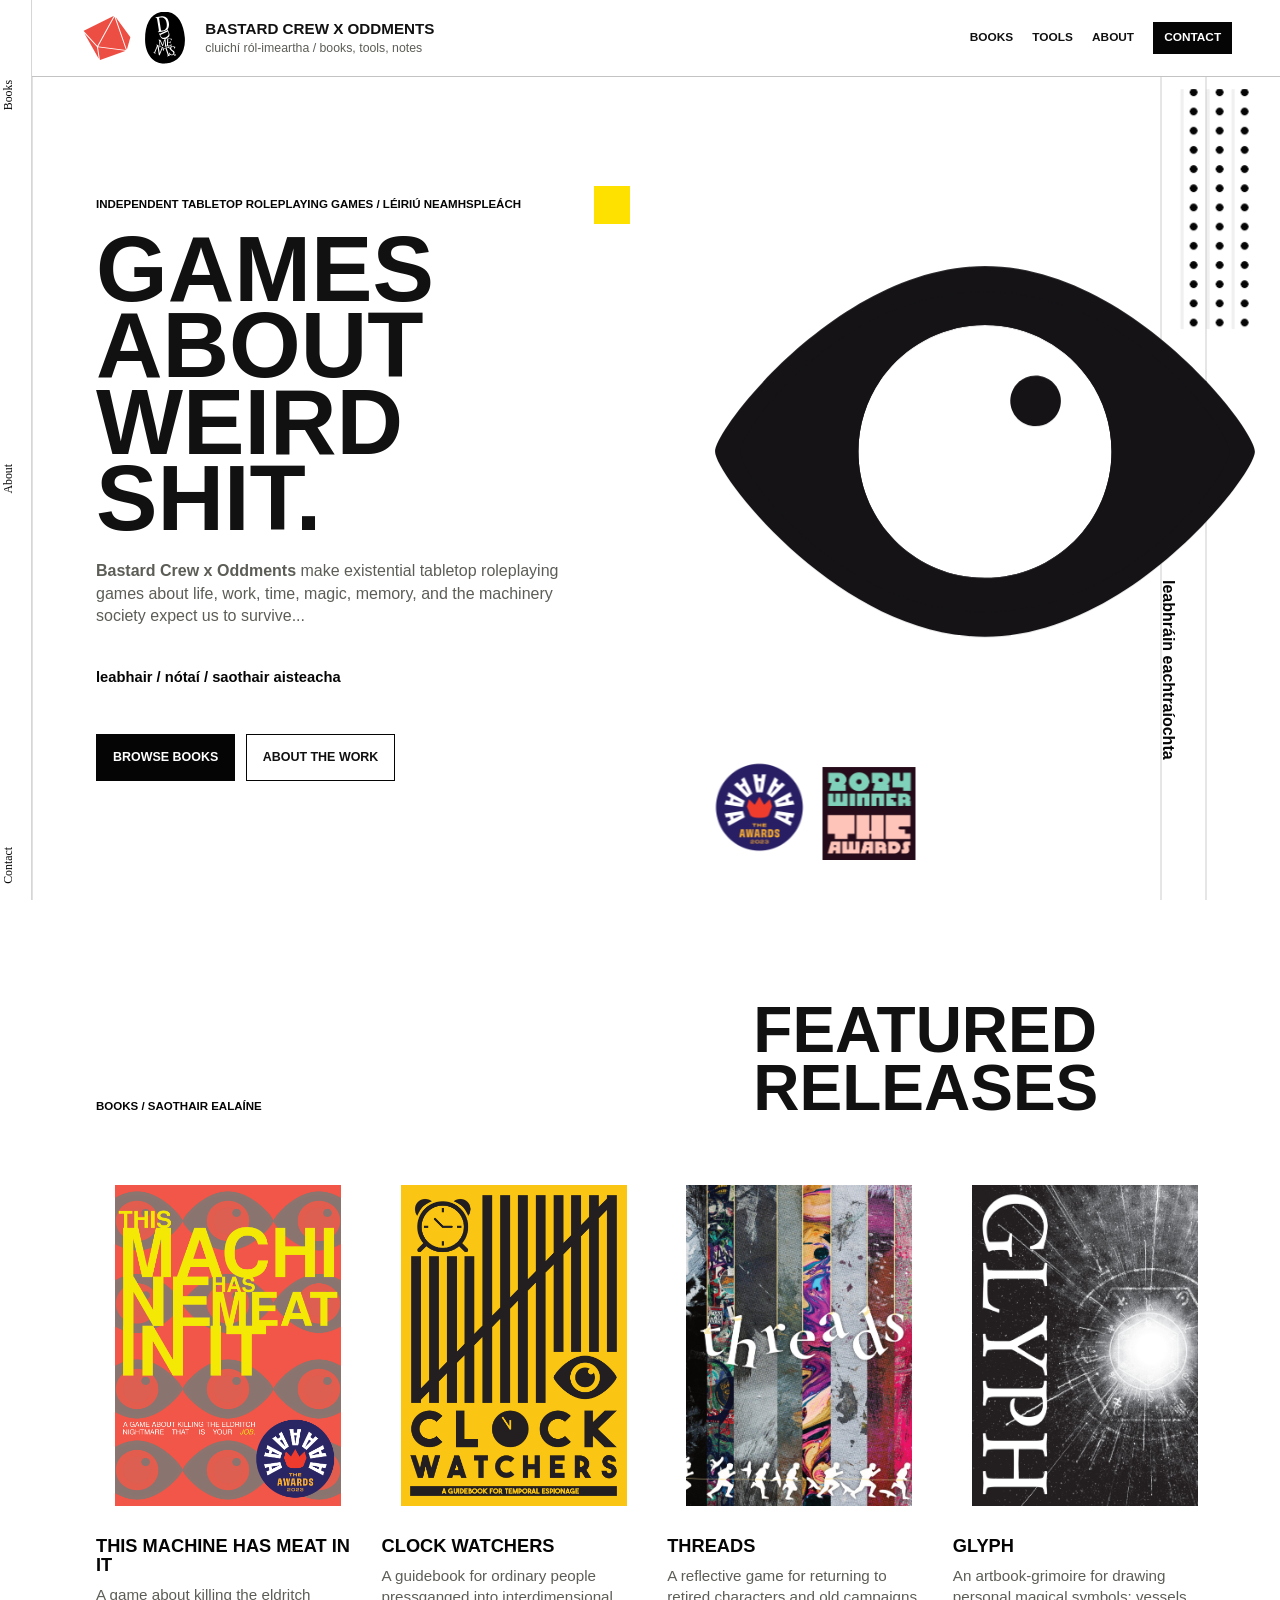
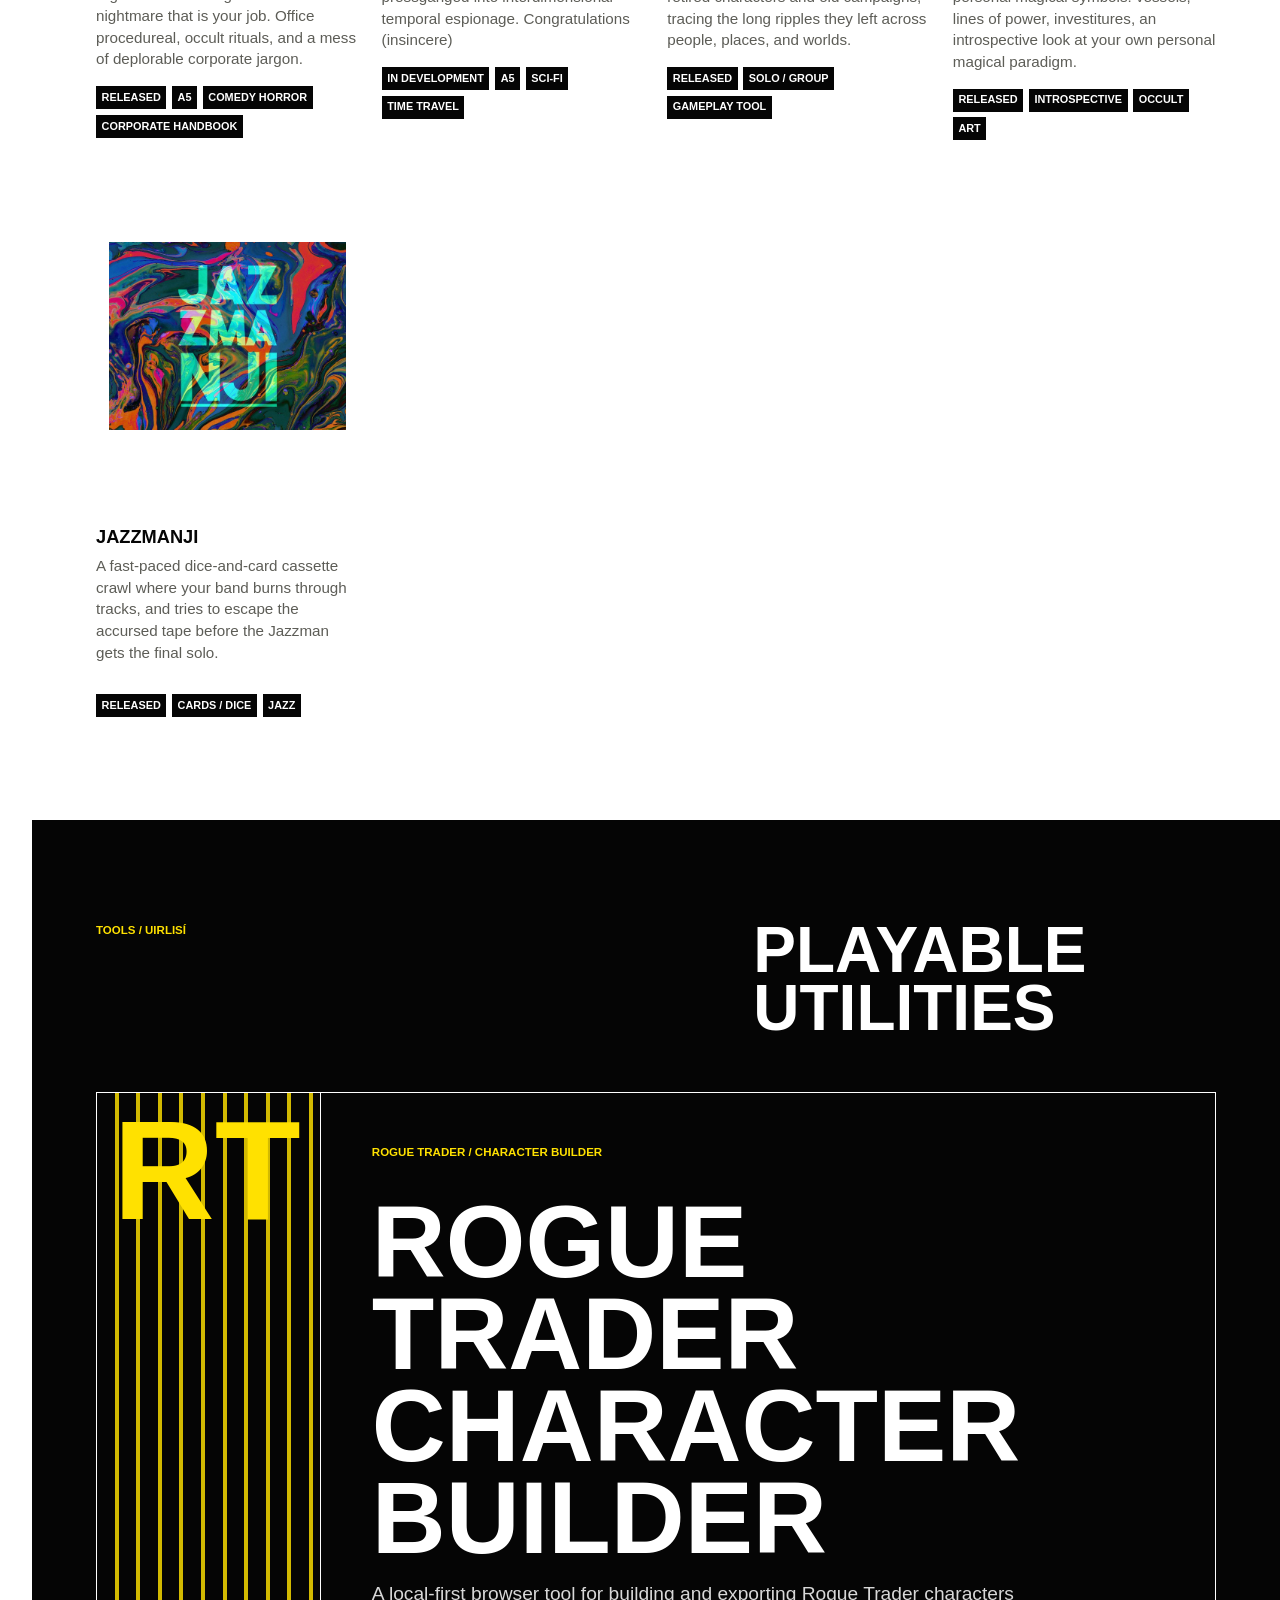
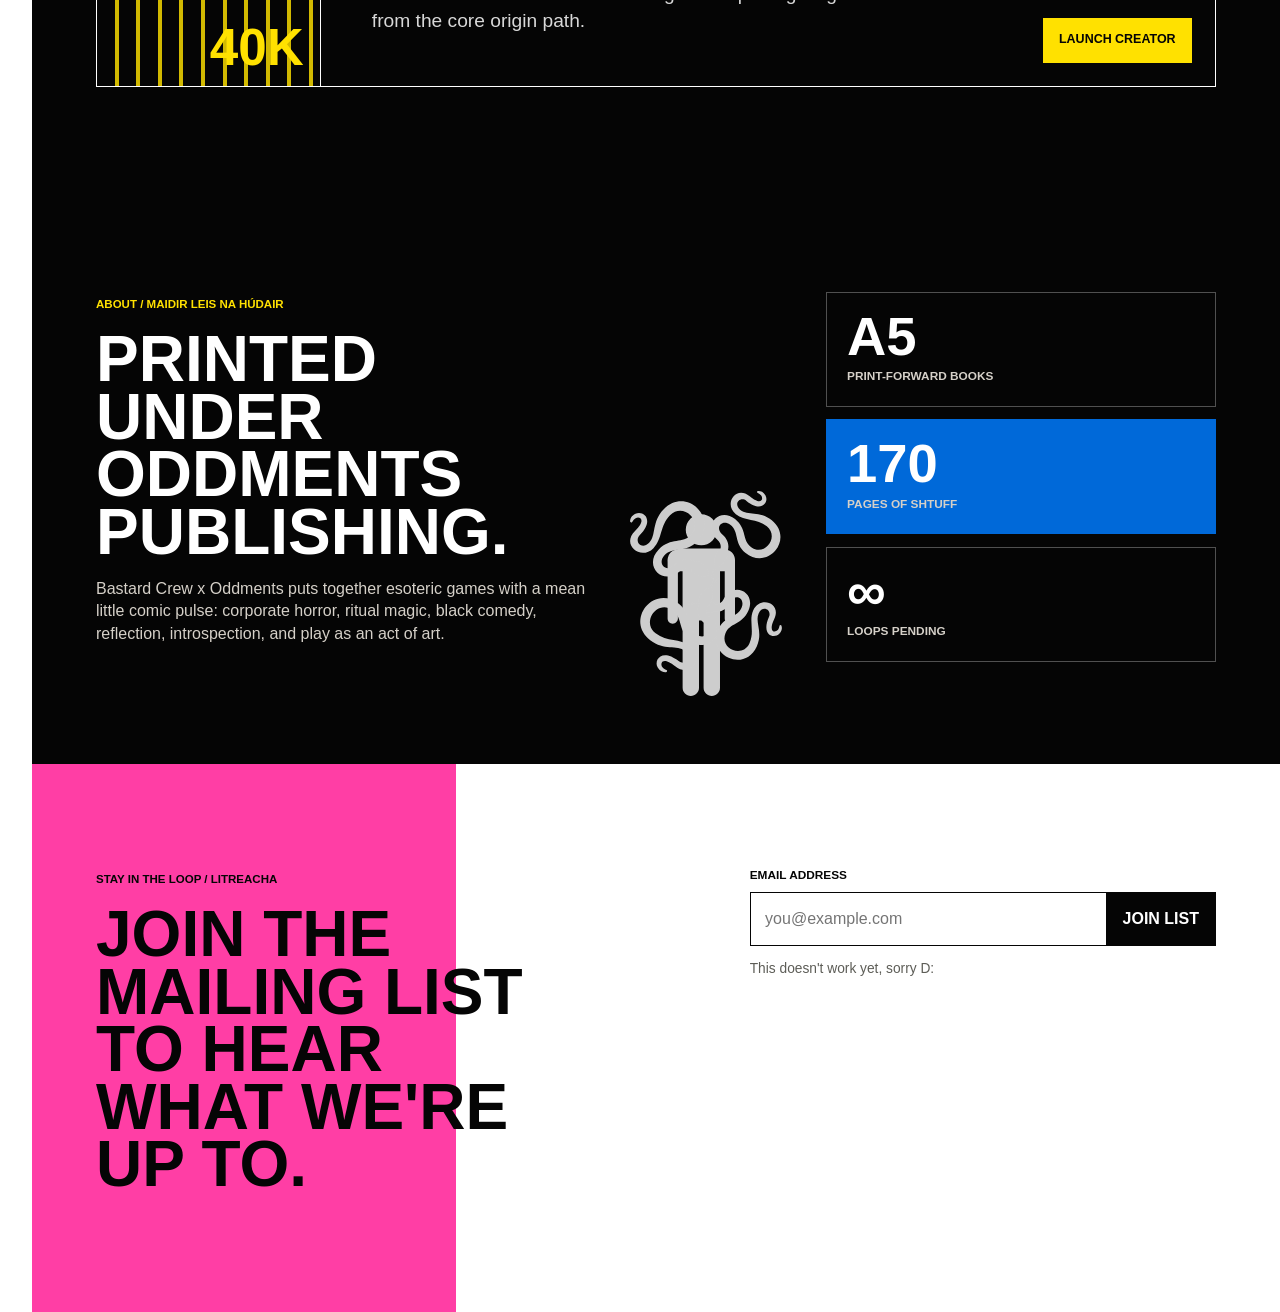
==== index.html @ d7530d07 "Adding character creator" ====
<!doctype html>
<html lang="en">
  <head>
    <meta charset="utf-8">
    <meta name="viewport" content="width=device-width, initial-scale=1">
    <title>Bastard Crew x Oddments</title>
    <meta
      name="description"
      content="A personal TTRPG creator website for showcasing books, play aids, and strange tabletop work."
    >
    <link rel="icon" href="assets/polyhedral-logo.svg" type="image/svg+xml">
    <link rel="stylesheet" href="styles.css">
  </head>
  <body data-cy="page-home">
    <aside class="page-rail" aria-hidden="true" data-cy="page-rail-home">
      <span>Books</span>
      <span>About</span>
      <span>Contact</span>
    </aside>

    <header class="site-header" id="top" data-cy="site-header">
      <div class="brand" data-cy="site-brand">
        <div class="logo-stack" aria-label="Project links" data-cy="logo-stack">
          <a
            class="logo-link logo-link-poly"
            href="https://bastardcrew.itch.io"
            target="_blank"
            rel="noreferrer"
            aria-label="Open Bastard Crew Games on itch.io"
            data-cy="logo-bastard-crew"
          >
            <img src="assets/polyhedral-logo.svg" alt="">
          </a>
          <a
            class="logo-link logo-link-oddments"
            href="https://oddmentsoh.itch.io/"
            target="_blank"
            rel="noreferrer"
            aria-label="Open Oddments on itch.io"
            data-cy="logo-oddments"
          >
            <img src="assets/oddments-logomark.svg" alt="">
          </a>
        </div>
        <a class="brand-copy" href="#top" aria-label="Bastard Crew x Oddments home" data-cy="brand-home-link">
          <strong>Bastard Crew x Oddments</strong>
          <small>cluichí ról-imeartha / books, tools, notes</small>
        </a>
      </div>
      <nav class="main-nav" aria-label="Primary navigation" data-cy="primary-nav">
        <a href="#books" data-cy="nav-books">Books</a>
        <a href="#tools" data-cy="nav-tools">Tools</a>
        <a href="#about" data-cy="nav-about">About</a>
        <a class="nav-cta" href="#contact" data-cy="nav-contact">Contact</a>
      </nav>
    </header>

    <main>
      <section class="hero" aria-labelledby="hero-title" data-cy="home-hero">
        <div class="hero-copy" data-cy="home-hero-copy">
          <p class="eyebrow">Independent tabletop roleplaying games / léiriú neamhspleách</p>
          <h1 id="hero-title" data-cy="home-hero-title">Games about weird shit.</h1>
          <p>
            <strong>Bastard Crew x Oddments</strong> make existential tabletop roleplaying games about life,
            work, time, magic, memory, and the machinery society expect us to survive...
          </p>
          <p class="hero-jp" aria-label="Irish decorative label">leabhair / nótaí / saothair aisteacha</p>
          <div class="hero-actions">
            <a class="button primary" href="#books" data-cy="hero-browse-books">Browse books</a>
            <a class="button secondary" href="#about" data-cy="hero-about-work">About the work</a>
          </div>
        </div>

        <div class="hero-art" aria-label="A typographic design composition for Bastard Crew Games" data-cy="home-hero-art">
          <div class="hero-glyph scroll-float" data-depth="0.09" data-drift="-0.015" aria-hidden="true">
            <span class="glyph-ring"></span>
            <span class="glyph-stem"></span>
            <span class="glyph-cross"></span>
            <span class="glyph-shelf"></span>
          </div>
          <div class="hero-tabs scroll-float" data-depth="-0.05" data-drift="0.01" aria-hidden="true">
            <span></span>
            <span></span>
            <span></span>
          </div>
          <div class="award-badges scroll-float" data-depth="0.13" data-drift="0.018" aria-label="Awards badges" data-cy="award-badges">
            <img class="award-badge" src="assets/tmhmit-awards-badge.png" alt="The Awards 2023 badge">
            <img class="award-badge award-badge-2024" src="assets/awards-24-winner-badge-dark.png" alt="The Awards 2024 winner badge">
          </div>
          <p class="vertical-note">leabhráin eachtraíochta</p>
        </div>
      </section>

      <section class="section books-section" id="books" aria-labelledby="books-title" data-cy="books-section">
        <div class="section-heading">
          <p class="eyebrow">Books / saothair ealaíne</p>
          <h2 id="books-title" data-cy="books-title">Featured releases</h2>
        </div>

        <div class="book-grid" id="bookGrid" data-cy="book-grid"></div>
      </section>

      <section class="section tools-section" id="tools" aria-labelledby="tools-title" data-cy="tools-section">
        <div class="section-heading">
          <p class="eyebrow">Tools / uirlisí</p>
          <h2 id="tools-title" data-cy="tools-title">Playable utilities</h2>
        </div>

        <article class="tool-card" data-cy="tool-card-rogue-trader">
          <div class="tool-card-mark" aria-hidden="true">
            <span>RT</span>
            <span>40K</span>
          </div>
          <div class="tool-card-copy">
            <p class="eyebrow">Rogue Trader / character builder</p>
            <h3 data-cy="tool-title-rogue-trader">Rogue Trader Character Builder</h3>
            <p data-cy="tool-description-rogue-trader">
              A local-first browser tool for building and exporting Rogue Trader characters from the core origin path.
            </p>
          </div>
          <a class="button primary" href="rogue-trader/" data-cy="tool-link-rogue-trader">Launch creator</a>
        </article>
      </section>

      <section class="section about-section" id="about" aria-labelledby="about-title" data-cy="about-section">
        <div class="about-copy" data-cy="about-copy">
          <p class="eyebrow">About / Maidir leis na húdair</p>
          <h2 id="about-title" data-cy="about-title">Printed under Oddments Publishing.</h2>
          <p>
            Bastard Crew x Oddments puts together esoteric games with a mean little comic pulse: corporate horror,
            ritual magic, black comedy, reflection, introspection, and play as an act of art.
          </p>
        </div>
        <img class="about-creature scroll-float" data-depth="0.07" data-drift="-0.012" src="assets/tmhmit-vector-tentacle-guy.svg" alt="">
        <dl class="stats" data-cy="about-stats">
          <div>
            <dt>A5</dt>
            <dd>print-forward books</dd>
          </div>
          <div>
            <dt>170</dt>
            <dd>pages of shtuff</dd>
          </div>
          <div>
            <dt>&infin;</dt>
            <dd>loops pending</dd>
          </div>
        </dl>
      </section>
    </main>

    <footer class="site-footer" id="contact" data-cy="contact-section">
      <div>
        <p class="eyebrow">Stay in the loop / litreacha</p>
        <h2 data-cy="mailing-list-title">Join the mailing list to hear what we're up to.</h2>
      </div>
      <form class="signup-form" data-cy="mailing-list-form">
        <label for="email">Email address</label>
        <div>
          <input id="email" name="email" type="email" placeholder="you@example.com" data-cy="mailing-list-email">
          <button type="submit" data-cy="mailing-list-submit">Join list</button>
        </div>
        <p class="form-note" data-cy="mailing-list-note">This doesn't work yet, sorry D:</p>
      </form>
    </footer>

    <script src="script.js"></script>
  </body>
</html>
---- styles.css ----
:root {
  color-scheme: light;
  --black: #050505;
  --ink: #111111;
  --muted: #5d5d57;
  --paper: #ffffff;
  --paper-cool: #ffffff;
  --paper-warm: #ffffff;
  --blue: #0069d9;
  --yellow: #ffe100;
  --red: #f25045;
  --book-hover: #0057d9;
  --green: #00a987;
  --pink: #ff3ea5;
  --teal-dark: #174f52;
  --grey-meat: #8d817c;
  --white: #ffffff;
}

* {
  box-sizing: border-box;
}

html {
  scroll-behavior: smooth;
}

body {
  margin: 0;
  background:
    linear-gradient(90deg, transparent 0 2rem, rgba(5, 5, 5, 0.12) 2rem 2.08rem, transparent 2.08rem),
    var(--paper);
  color: var(--ink);
  font-family: "Arial Narrow", Arial, "Helvetica Neue", Helvetica, sans-serif;
  line-height: 1.42;
}

a {
  color: inherit;
}

.scroll-float {
  transform: translate3d(var(--float-x, 0), var(--float-y, 0), 0);
  will-change: transform;
}

.page-rail {
  position: fixed;
  inset: 0 auto 0 0;
  z-index: 20;
  display: flex;
  flex-direction: column;
  justify-content: space-between;
  width: 2rem;
  padding: 5rem 0 1rem;
  border-right: 1px solid rgba(5, 5, 5, 0.16);
  background: rgba(255, 255, 255, 0.88);
  color: var(--black);
  font-family: Georgia, "Times New Roman", serif;
  font-size: 0.74rem;
}

.page-rail span {
  writing-mode: vertical-rl;
  transform: rotate(180deg);
}

.site-header,
main,
.site-footer {
  margin-left: 2rem;
}

.site-header {
  position: sticky;
  top: 0;
  z-index: 10;
  display: grid;
  grid-template-columns: minmax(0, 1fr) auto;
  align-items: center;
  gap: 1.5rem;
  min-height: 4.8rem;
  padding: 0 clamp(1rem, 4vw, 3rem);
  background: rgba(255, 255, 255, 0.94);
  border-bottom: 1px solid rgba(5, 5, 5, 0.24);
}

.brand {
  display: inline-grid;
  grid-template-columns: auto minmax(0, 1fr);
  align-items: center;
  gap: 0.85rem;
  max-width: 36rem;
}

.logo-stack {
  display: inline-flex;
  align-items: center;
  gap: 0.28rem;
  align-self: center;
}

.logo-link {
  display: grid;
  width: 3.35rem;
  height: 3.35rem;
  place-items: center;
  background: var(--paper);
  text-decoration: none;
  transform: scale(1);
  transform-origin: center;
  transition:
    filter 170ms ease,
    transform 170ms ease;
}

.logo-link.is-logo-hovered,
.logo-link:focus-visible {
  position: relative;
  z-index: 2;
  filter: contrast(1.08);
  transform: scale(1.16);
}

.logo-link:focus-visible {
  outline: 2px solid var(--black);
  outline-offset: 0.18rem;
}

.logo-link img {
  display: block;
  width: 100%;
  height: 100%;
  object-fit: contain;
}

.logo-link-poly img {
  width: 3.02rem;
  height: 3.02rem;
}

.logo-link-oddments img {
  width: 2.62rem;
  height: 3.28rem;
  transform: translateY(-0.02rem);
}

.brand-copy {
  text-decoration: none;
}

.brand-copy strong,
.brand-copy small {
  display: block;
}

.brand-copy strong {
  font-size: 0.95rem;
  font-weight: 900;
  letter-spacing: 0;
  text-transform: uppercase;
}

.brand-copy small {
  color: var(--muted);
  font-size: 0.77rem;
}

.main-nav {
  display: flex;
  align-items: center;
  gap: 1.2rem;
  font-size: 0.74rem;
  font-weight: 900;
  text-transform: uppercase;
}

.main-nav a {
  position: relative;
  text-decoration: none;
}

.main-nav a::after {
  content: "";
  position: absolute;
  left: 0;
  right: 0;
  bottom: -0.35rem;
  height: 0.18rem;
  background: transparent;
}

.main-nav a:hover::after,
.main-nav a:focus-visible::after {
  background: var(--black);
}

.nav-cta {
  padding: 0.48rem 0.68rem;
  background: var(--black);
  color: var(--paper);
}

.hero {
  position: relative;
  display: grid;
  grid-template-columns: minmax(0, 0.92fr) minmax(21rem, 1fr);
  min-height: calc(100svh - 4.8rem);
  overflow: hidden;
}

.hero::before {
  content: "";
  position: absolute;
  z-index: 0;
  top: 6.8rem;
  left: 45%;
  width: 18rem;
  height: 2.4rem;
  background: var(--yellow);
}

.hero-copy {
  position: relative;
  z-index: 1;
  display: flex;
  flex-direction: column;
  justify-content: center;
  min-width: 0;
  padding: clamp(3rem, 8vw, 7rem) clamp(1.2rem, 5vw, 4.5rem);
}

.eyebrow {
  display: inline-flex;
  width: fit-content;
  margin: 0 0 1.2rem;
  color: var(--black);
  font-size: 0.72rem;
  font-weight: 900;
  letter-spacing: 0;
  text-transform: uppercase;
}

h1,
h2,
h3,
p {
  margin-top: 0;
}

h1 {
  max-width: 10ch;
  margin-bottom: 1.4rem;
  font-size: clamp(3.2rem, 7.2vw, 7.6rem);
  font-weight: 900;
  letter-spacing: 0;
  line-height: 0.83;
  text-transform: uppercase;
}

h2 {
  max-width: 13ch;
  margin-bottom: 1rem;
  font-size: clamp(2.2rem, 5vw, 5.6rem);
  font-weight: 900;
  letter-spacing: 0;
  line-height: 0.9;
  text-transform: uppercase;
}

h3 {
  margin-bottom: 0.6rem;
  font-size: 1.14rem;
  font-weight: 900;
  letter-spacing: 0;
  line-height: 1.05;
  text-transform: uppercase;
}

.hero-copy p:not(.eyebrow) {
  max-width: 39rem;
  color: var(--muted);
  font-size: 1rem;
}

.hero-jp {
  margin-top: 1.4rem;
  color: var(--black) !important;
  font-size: 0.92rem !important;
  font-weight: 900;
  letter-spacing: 0;
}

.hero-actions {
  display: flex;
  flex-wrap: wrap;
  gap: 0.65rem;
  margin-top: 2rem;
}

.button {
  display: inline-flex;
  align-items: center;
  justify-content: center;
  min-height: 2.9rem;
  padding: 0.8rem 1rem;
  border: 1px solid var(--black);
  font-size: 0.78rem;
  font-weight: 900;
  text-decoration: none;
  text-transform: uppercase;
}

.button.primary {
  background: var(--black);
  color: var(--paper);
}

.button.secondary {
  background: transparent;
}

.button.secondary:hover,
.button.secondary:focus-visible {
  background: var(--yellow);
  outline: 0;
}

.hero-art {
  position: relative;
  min-height: 38rem;
  background:
    linear-gradient(90deg, transparent 0 calc(100% - 7.5rem), rgba(5, 5, 5, 0.1) calc(100% - 7.5rem) calc(100% - 7.36rem), transparent calc(100% - 7.36rem)),
    linear-gradient(90deg, transparent 0 calc(100% - 4.7rem), rgba(5, 5, 5, 0.1) calc(100% - 4.7rem) calc(100% - 4.56rem), transparent calc(100% - 4.56rem)),
    var(--white);
  overflow: hidden;
}

.hero-glyph {
  position: absolute;
  inset: 6% 4% 15% 13%;
}

.hero-glyph::before,
.hero-glyph::after {
  content: "";
  position: absolute;
  inset: 0;
  background-position: center;
  background-repeat: no-repeat;
  background-size: contain;
}

.hero-glyph::before {
  background-image: url("assets/vector-eye.svg");
}

.hero-glyph::after {
  background-image: url("assets/vector-eye-closed.svg");
  opacity: 0;
}

.hero-glyph span {
  display: none;
}

.hero-glyph.is-blinking::before {
  animation: hero-eye-open 420ms steps(1, end);
}

.hero-glyph.is-blinking::after {
  animation: hero-eye-closed 420ms steps(1, end);
}

@keyframes hero-eye-open {
  0%,
  100% {
    opacity: 1;
  }

  35%,
  66% {
    opacity: 0;
  }
}

@keyframes hero-eye-closed {
  0%,
  100% {
    opacity: 0;
  }

  35%,
  66% {
    opacity: 1;
  }
}

.glyph-ring {
  position: absolute;
  top: 0;
  right: 1%;
  width: min(38vw, 31rem);
  aspect-ratio: 1;
  border: clamp(1.6rem, 3vw, 2.6rem) solid var(--black);
  border-right-color: transparent;
  border-radius: 50%;
}

.glyph-shelf,
.glyph-cross,
.glyph-stem {
  position: absolute;
  background: var(--black);
}

.glyph-shelf {
  top: 35%;
  right: 0;
  width: 52%;
  height: clamp(1.1rem, 2vw, 1.9rem);
}

.glyph-stem {
  bottom: 3%;
  right: 31%;
  width: clamp(1.6rem, 3vw, 2.4rem);
  height: 45%;
}

.glyph-cross {
  bottom: 21%;
  right: -2%;
  width: 70%;
  height: clamp(1.5rem, 2.7vw, 2.4rem);
}

.hero-tabs {
  position: absolute;
  top: 0;
  right: 1.4rem;
  display: grid;
  grid-template-columns: repeat(3, 1.25rem);
  gap: 0.35rem;
  height: 15rem;
}

.hero-tabs span {
  background:
    radial-gradient(circle, var(--black) 0 0.22rem, transparent 0.25rem) 50% 2rem / 100% 1.2rem repeat-y,
    var(--paper-cool);
  box-shadow: -0.2rem 0 0 rgba(5, 5, 5, 0.06);
}

.book-cover span {
  font-size: 0.68rem;
  font-weight: 900;
  text-transform: uppercase;
}

.vertical-note {
  position: absolute;
  right: 5.4rem;
  bottom: 17%;
  color: var(--black);
  font-size: 1rem;
  font-weight: 900;
  letter-spacing: 0;
  line-height: 1.25;
  writing-mode: vertical-rl;
}

.award-badges {
  position: absolute;
  left: 11%;
  bottom: 9%;
  z-index: 3;
  display: flex;
  align-items: end;
  gap: clamp(0.45rem, 1.2vw, 0.75rem);
}

.award-badge {
  display: block;
  width: min(6.4rem, 17vw);
  height: auto;
}

.award-badge-2024 {
  width: min(5.8rem, 15vw);
}

.section {
  padding: clamp(4rem, 8vw, 7rem) clamp(1.2rem, 5vw, 4.5rem);
  scroll-margin-top: 5.2rem;
}

.section-heading {
  display: flex;
  align-items: end;
  justify-content: space-between;
  gap: 1rem;
  margin-bottom: 2.4rem;
}

.books-section {
  background: var(--paper);
}

.book-grid {
  display: grid;
  grid-template-columns: repeat(auto-fit, minmax(13.5rem, 1fr));
  gap: clamp(1rem, 2vw, 1.4rem);
}

.book-card {
  --tilt-x: 0deg;
  --tilt-y: 0deg;
  --lift: 0px;
  position: relative;
  isolation: isolate;
  display: grid;
  grid-template-rows: auto 1fr;
  gap: 1.1rem;
  min-height: 31rem;
  padding: 0;
  background: transparent;
  outline: 0;
  transform: translateY(var(--lift));
  transition:
    filter 180ms ease,
    transform 180ms ease;
}

.book-card::after {
  content: "";
  position: absolute;
  inset: -0.35rem;
  z-index: -1;
  background: var(--book-hover);
  opacity: 0;
  transform: translate(0.28rem, 0.28rem);
  transition:
    opacity 180ms ease,
    transform 180ms ease;
}

.book-card.is-hovered,
.book-card:focus-visible,
.book-card:focus-within {
  --lift: -4px;
}

.book-card.is-hovered::after,
.book-card:focus-visible::after,
.book-card:focus-within::after {
  opacity: 1;
  transform: translate(0.16rem, 0.16rem);
}

.book-card:focus-visible,
.book-card:focus-within {
  outline: 2px solid var(--black);
  outline-offset: 0.45rem;
}

.book-card-link {
  position: absolute;
  inset: 0;
  z-index: 2;
  text-decoration: none;
}

.book-cover {
  position: relative;
  display: flex;
  flex-direction: column;
  justify-content: space-between;
  width: 100%;
  aspect-ratio: 0.76;
  padding: 1rem;
  background: var(--white);
  color: var(--black);
  overflow: hidden;
  transform: perspective(900px) rotateX(var(--tilt-x)) rotateY(var(--tilt-y));
  transform-origin: center;
  transition:
    filter 180ms ease,
    transform 180ms ease;
}

.book-cover-image {
  display: block;
  width: 100%;
  height: auto;
  padding: clamp(0.55rem, 1.2vw, 0.8rem);
  border: 0;
  object-fit: contain;
  background: var(--white);
  transition:
    background 180ms ease,
    filter 180ms ease,
    transform 180ms ease;
}

.book-card.is-hovered .book-cover,
.book-card:focus-visible .book-cover,
.book-card:focus-within .book-cover {
  filter: saturate(1.04) contrast(1.03);
}

.book-card.is-hovered .book-cover-image,
.book-card:focus-visible .book-cover-image,
.book-card:focus-within .book-cover-image {
  background: var(--book-hover);
}

.cover-machine {
  background:
    linear-gradient(rgba(242, 80, 69, 0.88), rgba(242, 80, 69, 0.88)),
    url("assets/tmhmit-banner-eyes.png") center / cover,
    var(--red);
  color: var(--yellow);
}

.cover-machine::before {
  content: "";
  position: absolute;
  inset: auto 1rem 1rem auto;
  width: 5.5rem;
  aspect-ratio: 1;
  background: url("assets/tmhmit-awards-badge.png") center / contain no-repeat;
}

.cover-memo {
  background:
    linear-gradient(90deg, var(--red) 0 0.65rem, transparent 0.65rem),
    linear-gradient(0deg, transparent 0 82%, var(--paper-warm) 82% 100%),
    var(--white);
  color: var(--black);
}

.cover-clock {
  background: var(--yellow);
  color: var(--black);
}

.cover-memo::before {
  content: "";
  position: absolute;
  top: 21%;
  left: 1.25rem;
  width: 78%;
  height: 0.9rem;
  background: var(--black);
  box-shadow:
    0 2.3rem 0 var(--black),
    0 4.6rem 0 var(--black);
}

.cover-gold {
  background:
    linear-gradient(0deg, #5a5a56 0 100%),
    #5a5a56;
  color: var(--yellow);
}

.cover-gold::before {
  content: "";
  position: absolute;
  top: 19%;
  left: 20%;
  width: 3.7rem;
  aspect-ratio: 1;
  border-radius: 50%;
  background: var(--yellow);
}

.cover-gold::after {
  content: "";
  position: absolute;
  inset: 9% 14% auto auto;
  width: 1px;
  height: 68%;
  background: var(--yellow);
}

.book-cover strong {
  position: relative;
  z-index: 1;
  max-width: 8ch;
  font-size: 1.48rem;
  font-weight: 900;
  line-height: 0.92;
  text-transform: uppercase;
}

.book-card > div:last-child {
  display: grid;
  grid-template-rows: auto 1fr auto;
  padding-right: 0.5rem;
}

.book-card p {
  color: var(--muted);
  font-size: 0.95rem;
  transition: color 180ms ease;
}

.book-card h3 {
  color: var(--black);
  text-decoration: underline;
  text-decoration-color: transparent;
  text-decoration-thickness: 0.14em;
  text-underline-offset: 0.16em;
  transition:
    color 180ms ease,
    text-decoration-color 180ms ease;
}

.book-card.is-hovered h3,
.book-card:focus-visible h3,
.book-card:focus-within h3 {
  color: var(--white);
  text-decoration-color: var(--white);
}

.book-card.is-hovered p,
.book-card:focus-visible p,
.book-card:focus-within p {
  color: var(--white);
}

.book-meta {
  display: flex;
  flex-wrap: wrap;
  gap: 0.35rem;
  margin-top: 1rem;
  font-size: 0.68rem;
  font-weight: 900;
  text-transform: uppercase;
}

.book-meta span {
  padding: 0.24rem 0.35rem;
  background: var(--black);
  color: var(--paper);
  transition:
    background 180ms ease,
    color 180ms ease;
}

.book-card.is-hovered .book-meta span,
.book-card:focus-visible .book-meta span,
.book-card:focus-within .book-meta span {
  background: var(--white);
  color: var(--book-hover);
}

.tools-section {
  background: var(--black);
  color: var(--white);
}

.tools-section .section-heading {
  align-items: start;
}

.tools-section .eyebrow {
  color: var(--yellow);
}

.tool-card {
  position: relative;
  display: grid;
  grid-template-columns: minmax(8rem, 0.32fr) minmax(0, 1fr) auto;
  align-items: stretch;
  gap: 0;
  border: 1px solid var(--white);
  background: var(--black);
}

.tool-card-mark {
  display: grid;
  align-content: space-between;
  min-height: 18rem;
  padding: 1rem;
  border-right: 1px solid var(--white);
  background:
    repeating-linear-gradient(
      90deg,
      transparent 0 1.1rem,
      rgba(255, 225, 0, 0.82) 1.1rem 1.35rem
    ),
    var(--black);
  color: var(--yellow);
  font-weight: 900;
  line-height: 0.88;
  text-transform: uppercase;
}

.tool-card-mark span:first-child {
  font-size: clamp(4.5rem, 11vw, 10rem);
}

.tool-card-mark span:last-child {
  justify-self: end;
  font-size: clamp(1.6rem, 4vw, 3.4rem);
}

.tool-card-copy {
  display: grid;
  align-content: center;
  gap: 1rem;
  padding: clamp(1.4rem, 4vw, 3.6rem);
}

.tool-card-copy h3 {
  max-width: 12ch;
  margin: 0;
  color: var(--white);
  font-size: clamp(2.6rem, 8vw, 7rem);
  font-weight: 900;
  line-height: 0.9;
  text-transform: uppercase;
}

.tool-card-copy p:not(.eyebrow) {
  max-width: 42rem;
  margin: 0;
  color: #d8d8d8;
  font-size: clamp(1rem, 1.5vw, 1.2rem);
}

.tool-card .button {
  align-self: end;
  margin: clamp(1rem, 2vw, 1.4rem);
  background: var(--yellow);
  color: var(--black);
}

.machine-page {
  --machine-red: #f25045;
  --machine-yellow: #fff200;
  --machine-dark: #100d0f;
  --machine-meat: #8d817c;
  --machine-pink: #ffc2b8;
  background:
    linear-gradient(90deg, transparent 0 2rem, rgba(255, 242, 0, 0.28) 2rem 2.08rem, transparent 2.08rem),
    var(--machine-dark);
  color: var(--paper);
}

.machine-page .site-header {
  background: rgba(16, 13, 15, 0.94);
  border-bottom-color: rgba(255, 242, 0, 0.42);
}

.machine-page .brand-copy small,
.machine-page .main-nav a {
  color: var(--paper);
}

.machine-page .nav-cta {
  background: var(--machine-yellow);
  color: var(--machine-dark);
}

.machine-page .main-nav .nav-cta {
  color: var(--machine-dark);
}

.machine-page .logo-link {
  background: var(--machine-dark);
}

.machine-rail {
  border-right-color: rgba(255, 242, 0, 0.34);
  background: rgba(16, 13, 15, 0.92);
  color: var(--machine-yellow);
}

.machine-hero {
  position: relative;
  display: grid;
  grid-template-columns: minmax(0, 0.9fr) minmax(20rem, 0.78fr);
  gap: clamp(2rem, 5vw, 6rem);
  min-height: calc(100svh - 4.8rem);
  padding: clamp(4rem, 8vw, 7rem) clamp(1.2rem, 5vw, 4.5rem);
  background:
    linear-gradient(90deg, rgba(242, 80, 69, 0.98) 0 58%, transparent 58%),
    radial-gradient(circle at 78% 34%, rgba(255, 242, 0, 0.22) 0 0.5rem, transparent 0.55rem) 0 0 / 5.2rem 5.2rem,
    var(--machine-dark);
  overflow: hidden;
}

.machine-hero-copy {
  position: relative;
  z-index: 1;
  align-self: center;
  max-width: 48rem;
}

.machine-hero .eyebrow,
.meat-reveal .eyebrow,
.machine-buy .eyebrow {
  color: var(--machine-yellow);
}

.machine-reports .eyebrow {
  color: var(--machine-dark);
}

.machine-hero h1 {
  max-width: 8.5ch;
  color: var(--machine-yellow);
  font-size: clamp(4.5rem, 10vw, 10.5rem);
  line-height: 0.78;
}

.machine-hero-copy p:not(.eyebrow) {
  max-width: 37rem;
  color: var(--machine-dark);
  font-size: clamp(1rem, 1.4vw, 1.22rem);
}

.machine-actions {
  display: flex;
  flex-wrap: wrap;
  gap: 0.65rem;
  margin-top: 2rem;
}

.machine-page .button.primary {
  background: var(--machine-dark);
  color: var(--machine-yellow);
}

.machine-page .button.secondary {
  background: var(--paper);
  color: var(--machine-dark);
}

.machine-glyph-stage {
  position: relative;
  z-index: 1;
  display: grid;
  align-self: center;
  margin-left: clamp(1.5rem, 3.2vw, 4rem);
  min-height: 34rem;
  padding: clamp(1rem, 2vw, 1.6rem);
  background:
    radial-gradient(circle, rgba(255, 242, 0, 0.34) 0 0.32rem, transparent 0.36rem) 0 0 / 4.2rem 4.2rem,
    var(--machine-dark);
}

.machine-glyph-strip {
  position: relative;
  z-index: 1;
  display: grid;
  grid-template-columns: repeat(2, minmax(0, 1fr));
  gap: 0.85rem;
  width: min(38rem, 100%);
  align-self: center;
  justify-self: center;
}

.machine-glyph-strip figure {
  position: relative;
  display: grid;
  min-height: clamp(12rem, 18vw, 17rem);
  margin: 0;
  border: 1px solid var(--machine-yellow);
  background:
    linear-gradient(135deg, transparent 0 74%, var(--machine-red) 74%),
    var(--paper);
}

.machine-glyph-strip img {
  display: block;
  width: 100%;
  height: 100%;
  max-height: 13rem;
  padding: clamp(1.1rem, 3vw, 2rem);
  object-fit: contain;
  filter: contrast(1.08);
}

.machine-glyph-strip figcaption {
  position: absolute;
  left: 0.55rem;
  bottom: 0.55rem;
  max-width: calc(100% - 1.1rem);
  padding: 0.34rem 0.48rem;
  background: var(--machine-dark);
  color: var(--machine-yellow);
  font-size: 0.68rem;
  font-weight: 900;
  line-height: 1;
  text-transform: uppercase;
}

.machine-reports {
  display: grid;
  grid-template-columns: minmax(0, 0.75fr) minmax(0, 1fr);
  gap: clamp(2rem, 5vw, 5rem);
  padding: clamp(4rem, 8vw, 7rem) clamp(1.2rem, 5vw, 4.5rem);
  background: var(--paper);
  color: var(--machine-dark);
}

.machine-reports h2,
.machine-buy h2 {
  font-size: clamp(2.6rem, 5.8vw, 6rem);
  line-height: 0.9;
}

.machine-report-grid {
  display: grid;
  grid-template-columns: repeat(3, minmax(0, 1fr));
  gap: 0.75rem;
}

.machine-report-grid article {
  min-height: 20rem;
  padding: 1rem;
  border: 1px solid var(--machine-dark);
  background:
    linear-gradient(0deg, transparent 0 70%, var(--machine-pink) 70%),
    var(--white);
}

.machine-report-grid span {
  display: inline-grid;
  width: 2.1rem;
  aspect-ratio: 1;
  place-items: center;
  background: var(--machine-dark);
  color: var(--machine-yellow);
  font-size: 0.74rem;
  font-weight: 900;
}

.machine-report-grid h3 {
  margin-top: 5.35rem;
  font-size: clamp(1.55rem, 2.6vw, 2.5rem);
  line-height: 0.9;
}

.machine-report-grid p {
  color: var(--muted);
}

.meat-reveal {
  min-height: 300vh;
  background:
    linear-gradient(90deg, var(--machine-red) 0 0.75rem, transparent 0.75rem),
    var(--machine-dark);
}

.meat-reveal-sticky {
  position: sticky;
  top: 4.8rem;
  display: grid;
  min-height: calc(100svh - 4.8rem);
  padding: clamp(3rem, 6vw, 5rem) clamp(1.2rem, 5vw, 4.5rem);
  overflow: hidden;
}

.meat-reveal h2 {
  position: relative;
  z-index: 2;
  max-width: 12ch;
  color: var(--paper);
  font-size: clamp(2.4rem, 5vw, 5.6rem);
  line-height: 0.9;
}

.meat-text-field {
  position: absolute;
  inset: -70% -5vw -78% -4vw;
  display: grid;
  grid-template-columns: repeat(48, minmax(0, 1fr));
  gap: clamp(0rem, 0.04vw, 0.04rem);
  align-items: stretch;
  overflow: hidden;
}

.meat-reveal-column {
  position: relative;
  z-index: 1;
  display: grid;
  grid-auto-rows: minmax(0, auto);
  justify-items: center;
  gap: clamp(0.18rem, 0.64vh, 0.48rem);
  min-height: 100%;
  margin: 0;
  color: var(--paper);
  font-weight: 900;
  line-height: 0.88;
  text-align: center;
  text-transform: uppercase;
  opacity: var(--meat-column-opacity, 0.4);
  pointer-events: none;
  transform: translate3d(var(--meat-shift-x, 0), var(--meat-shift-y, 0), 0);
  transition:
    color 160ms ease,
    opacity 160ms ease;
}

.meat-reveal-column span {
  display: block;
  writing-mode: vertical-rl;
  text-orientation: mixed;
  font-size: clamp(0.82rem, 1.18vw, 2.08rem);
  letter-spacing: 0;
}

.meat-reveal-column:nth-child(odd) {
  align-self: start;
}

.meat-reveal-column:nth-child(even) {
  align-self: end;
}

.kill-english {
  color: var(--kill-english-color, var(--paper));
  transition: color 180ms ease;
}

.kill-target {
  color: var(--kill-english-color, var(--paper));
  font-size: clamp(2.55rem, 5.8vw, 8rem);
  transform: scale(var(--meat-target-scale, 0.96));
  transform-origin: center;
  transition:
    color 180ms ease,
    opacity 180ms ease,
    transform 180ms ease;
}

.meat-reveal.is-locked .kill-english,
.meat-reveal.is-locked .kill-target {
  color: var(--kill-english-color, var(--machine-red));
}

.meat-reveal.is-locked .kill-target {
  transform: scale(1);
}

.machine-buy {
  display: grid;
  grid-template-columns: minmax(0, 0.8fr) minmax(16rem, 0.45fr) auto;
  align-items: end;
  gap: clamp(1.4rem, 4vw, 3rem);
  padding: clamp(4rem, 8vw, 7rem) clamp(1.2rem, 5vw, 4.5rem);
  background: var(--machine-yellow);
  color: var(--machine-dark);
}

.machine-buy .eyebrow {
  color: var(--machine-red);
}

.machine-buy p {
  max-width: 31rem;
  color: var(--machine-dark);
}

.clock-page {
  --clock-yellow: #f5c51f;
  --clock-black: #151316;
  --clock-paper: #ffffff;
  --clock-grey: #dedbd2;
  --clock-red: #f25045;
  background:
    linear-gradient(90deg, transparent 0 2rem, rgba(21, 19, 22, 0.18) 2rem 2.08rem, transparent 2.08rem),
    var(--clock-yellow);
  color: var(--clock-black);
}

.clock-page .site-header {
  background: rgba(255, 255, 255, 0.94);
  border-bottom-color: var(--clock-black);
}

.clock-page .nav-cta {
  background: var(--clock-yellow);
  color: var(--clock-black);
}

.clock-rail {
  border-right-color: rgba(21, 19, 22, 0.32);
  background: rgba(255, 255, 255, 0.84);
}

.clock-hero {
  position: relative;
  display: grid;
  grid-template-columns: minmax(0, 0.86fr) minmax(20rem, 0.74fr);
  min-height: calc(100vh - 5rem);
  background:
    repeating-linear-gradient(90deg, transparent 0 1.6rem, rgba(21, 19, 22, 0.2) 1.6rem 1.95rem),
    var(--clock-yellow);
  overflow: hidden;
}

.clock-hero-copy {
  position: relative;
  z-index: 1;
  display: flex;
  flex-direction: column;
  justify-content: center;
  padding: clamp(4rem, 8vw, 7rem) clamp(1.2rem, 5vw, 4.5rem);
}

.clock-hero .eyebrow,
.clock-briefing .eyebrow,
.clock-status .eyebrow {
  color: var(--clock-black);
}

.clock-hero h1 {
  max-width: 7.5ch;
  font-size: clamp(4rem, 9.4vw, 9.8rem);
  line-height: 0.78;
  -webkit-text-stroke: clamp(0.035rem, 0.14vw, 0.12rem) var(--clock-yellow);
  paint-order: stroke fill;
  text-shadow: 0.04em 0.04em 0 rgba(245, 197, 31, 0.78);
}

.clock-hero-copy p:not(.eyebrow) {
  max-width: 35rem;
  font-size: clamp(1rem, 1.35vw, 1.2rem);
}

.clock-actions {
  display: flex;
  flex-wrap: wrap;
  gap: 0.7rem;
  margin-top: 1.3rem;
}

.clock-page .button.primary {
  background: var(--clock-black);
  color: var(--clock-yellow);
}

.clock-page .button.secondary {
  background: var(--clock-paper);
  color: var(--clock-black);
}

.clock-hero-system {
  position: relative;
  display: grid;
  min-height: 34rem;
  padding: clamp(2rem, 5vw, 4rem) clamp(1rem, 3vw, 2.2rem);
  place-items: center;
  background:
    radial-gradient(circle, rgba(21, 19, 22, 0.92) 0 0.28rem, transparent 0.31rem) 0 0 / 4.8rem 4.8rem,
    var(--clock-black);
}

.clock-hero-glyphs {
  position: relative;
  z-index: 1;
  display: grid;
  grid-template-columns: repeat(2, minmax(0, 1fr));
  gap: clamp(1.25rem, 3vw, 3rem);
  width: min(42rem, 88%);
  background: var(--clock-black);
}

.clock-hero-glyphs figure {
  position: relative;
  display: grid;
  min-height: clamp(12rem, 18vw, 19rem);
  margin: 0;
  padding: 0;
  place-items: center;
}

.clock-hero-glyphs img {
  display: block;
  width: min(16.5rem, 92%);
  max-height: 16.5rem;
}

.clock-briefing {
  display: grid;
  grid-template-columns: minmax(0, 0.78fr) minmax(0, 1fr);
  gap: clamp(2rem, 5vw, 5rem);
  padding: clamp(4rem, 8vw, 7rem) clamp(1.2rem, 5vw, 4.5rem);
  background: var(--clock-paper);
}

.clock-briefing h2,
.clock-status h2 {
  font-size: clamp(2.8rem, 6vw, 6rem);
  line-height: 0.88;
}

.clock-briefing-grid {
  display: grid;
  grid-template-columns: repeat(2, minmax(0, 1fr));
  gap: 0.75rem;
}

.clock-briefing-grid article {
  min-height: 17rem;
  padding: 1rem;
  border: 1px solid var(--clock-black);
  background:
    linear-gradient(0deg, transparent 0 64%, var(--clock-yellow) 64%),
    var(--white);
}

.clock-briefing-grid span {
  display: inline-grid;
  width: 2.1rem;
  aspect-ratio: 1;
  place-items: center;
  background: var(--clock-black);
  color: var(--clock-yellow);
  font-size: 0.74rem;
  font-weight: 900;
}

.clock-briefing-grid h3 {
  margin-top: 4.7rem;
  font-size: clamp(1.6rem, 2.8vw, 2.7rem);
  line-height: 0.9;
}

.clock-briefing-grid p {
  color: var(--muted);
}

.clock-glyphs {
  display: grid;
  grid-template-columns: repeat(4, minmax(0, 1fr));
  gap: 1px;
  padding: 1px;
  background: var(--clock-black);
}

.clock-glyphs figure {
  position: relative;
  display: grid;
  min-height: 19rem;
  margin: 0;
  padding: 2.2rem;
  place-items: center;
  background:
    linear-gradient(135deg, transparent 0 68%, var(--clock-yellow) 68%),
    var(--clock-paper);
}

.clock-glyphs img {
  width: min(10rem, 72%);
  max-height: 10rem;
}

.clock-glyphs figcaption {
  position: absolute;
  left: 0.8rem;
  bottom: 0.8rem;
  padding: 0.38rem 0.5rem;
  background: var(--clock-black);
  color: var(--clock-yellow);
  font-size: 0.72rem;
  font-weight: 900;
  text-transform: uppercase;
}

.clock-status {
  display: grid;
  grid-template-columns: minmax(0, 0.8fr) minmax(16rem, 0.45fr);
  gap: clamp(2rem, 5vw, 5rem);
  align-items: end;
  padding: clamp(4rem, 8vw, 7rem) clamp(1.2rem, 5vw, 4.5rem);
  background: var(--clock-yellow);
}

.clock-status p:not(.eyebrow) {
  color: var(--clock-black);
}

@media (prefers-reduced-motion: reduce) {
  .book-card,
  .book-card::after,
  .book-cover,
  .hero-glyph::before,
  .hero-glyph::after,
  .logo-link,
  .scroll-float,
  .book-card h3,
  .book-card p,
  .book-meta span {
    transition: none;
  }

  .book-card,
  .book-cover,
  .scroll-float,
  .meat-reveal-column {
    transform: none;
  }

  .hero-glyph::before,
  .hero-glyph::after {
    animation: none;
  }

  .hero-glyph::before {
    opacity: 1;
  }

  .hero-glyph::after {
    opacity: 0;
  }

  .meat-reveal-column {
    opacity: 0.42;
    min-height: 100%;
  }

  .kill-target {
    color: var(--machine-red);
    transform: none;
  }
}

.about-section {
  position: relative;
  display: grid;
  grid-template-columns: minmax(0, 0.95fr) minmax(8rem, 0.28fr) minmax(18rem, 0.72fr);
  gap: 2rem;
  align-items: stretch;
  background: var(--black);
  color: var(--paper);
  overflow: hidden;
}

.about-section .eyebrow {
  color: var(--yellow);
}

.about-section p {
  color: #d5d0c8;
}

.about-creature {
  align-self: end;
  width: min(14rem, 100%);
  max-height: 24rem;
  object-fit: contain;
  filter: invert(1);
  opacity: 0.9;
}

.stats {
  display: grid;
  gap: 0.8rem;
  margin: 0;
}

.stats div {
  padding: 1.25rem;
  border: 1px solid rgba(255, 255, 255, 0.3);
}

.stats div:nth-child(2) {
  background: var(--blue);
  border-color: var(--blue);
}

.stats dt {
  font-size: 3.4rem;
  font-weight: 900;
  line-height: 0.9;
}

.stats dd {
  margin: 0.4rem 0 0;
  color: #d5d0c8;
  font-size: 0.74rem;
  font-weight: 900;
  text-transform: uppercase;
}

.site-footer {
  display: grid;
  grid-template-columns: minmax(0, 1fr) minmax(18rem, 0.75fr);
  gap: 2rem;
  padding: clamp(4rem, 8vw, 7rem) clamp(1.2rem, 5vw, 4.5rem);
  background:
    linear-gradient(90deg, var(--pink) 0 34%, transparent 34%),
    var(--paper);
  color: var(--black);
}

.signup-form label {
  display: block;
  margin-bottom: 0.55rem;
  font-size: 0.74rem;
  font-weight: 900;
  text-transform: uppercase;
}

.signup-form div {
  display: grid;
  grid-template-columns: minmax(0, 1fr) auto;
  border: 1px solid var(--black);
  background: var(--white);
}

.signup-form input,
.signup-form button {
  min-height: 3.25rem;
  border: 0;
  font: inherit;
}

.signup-form input {
  min-width: 0;
  padding: 0 0.9rem;
  background: transparent;
}

.signup-form button {
  padding: 0 1rem;
  border-left: 1px solid var(--black);
  background: var(--black);
  color: var(--paper);
  font-weight: 900;
  text-transform: uppercase;
}

.form-note {
  margin-top: 0.8rem;
  color: var(--muted);
  font-size: 0.86rem;
}

.threads-page {
  --threads-paper: #ffffff;
  --threads-ink: #141215;
  --threads-muted: #6f6462;
  --threads-violet: #7f2c83;
  --threads-cyan: #76e7e2;
  --threads-rust: #9a4a22;
  --threads-gold: #c9761d;
  background: var(--threads-paper);
  color: var(--threads-ink);
}

.threads-header {
  background: rgba(255, 255, 255, 0.94);
}

.threads-header .nav-cta {
  background: var(--threads-ink);
  color: var(--threads-paper);
}

.threads-rail {
  background: rgba(255, 255, 255, 0.9);
  color: var(--threads-ink);
}

.threads-page .eyebrow {
  color: var(--threads-rust);
}

.threads-page h1,
.threads-page h2,
.threads-page h3 {
  letter-spacing: 0;
}

.threads-hero {
  display: grid;
  grid-template-columns: minmax(0, 0.88fr) minmax(0, 1fr);
  min-height: calc(100vh - 5rem);
  margin-left: 2rem;
  border-bottom: 1px solid rgba(20, 18, 21, 0.18);
  background:
    linear-gradient(90deg, transparent 0 48%, rgba(20, 18, 21, 0.05) 48% 48.12%, transparent 48.12%),
    var(--threads-paper);
}

.threads-hero-copy {
  align-self: center;
  padding: clamp(4rem, 8vw, 8rem) clamp(2rem, 6vw, 5rem);
  min-width: 0;
}

.threads-hero h1 {
  max-width: 100%;
  margin: 0;
  font-family: Georgia, "Times New Roman", serif;
  font-size: clamp(5rem, 9.7vw, 9.2rem);
  font-weight: 400;
  line-height: 0.88;
  text-transform: none;
}

.threads-hero-copy > p:not(.eyebrow) {
  max-width: 34rem;
  margin: 1.8rem 0 0;
  font-size: clamp(1.05rem, 1.45vw, 1.4rem);
  line-height: 1.45;
}

.threads-actions,
.threads-buy {
  display: flex;
  flex-wrap: wrap;
  gap: 0.75rem;
  align-items: center;
  margin-top: 2rem;
}

.threads-actions .button.primary,
.threads-buy .button.primary {
  background: var(--threads-ink);
  color: var(--threads-paper);
}

.threads-actions .button.secondary {
  background: var(--threads-paper);
  color: var(--threads-ink);
}

.threads-hero-art {
  position: relative;
  min-height: 42rem;
  overflow: hidden;
  background: var(--threads-ink);
}

.threads-field {
  position: absolute;
  inset: 0;
  width: 100%;
  height: 100%;
  object-fit: cover;
  object-position: 60% 50%;
  opacity: 0.92;
}

.threads-rule {
  position: absolute;
  top: 0;
  bottom: 0;
  width: 1px;
  background: rgba(255, 255, 255, 0.78);
}

.threads-rule.rule-one {
  left: 10%;
}

.threads-rule.rule-two {
  left: 13%;
  background: rgba(201, 118, 29, 0.86);
}

.threads-intro,
.threads-buy {
  display: grid;
  grid-template-columns: minmax(0, 0.72fr) minmax(0, 1fr);
  gap: clamp(2rem, 5vw, 5rem);
  margin-left: 2rem;
  padding: clamp(4rem, 8vw, 7rem) clamp(1.2rem, 5vw, 5rem);
  border-bottom: 1px solid rgba(20, 18, 21, 0.18);
}

.threads-intro h2,
.threads-buy h2 {
  max-width: 10ch;
  margin: 0;
  font-family: Georgia, "Times New Roman", serif;
  font-size: clamp(3rem, 7.2vw, 7rem);
  font-weight: 400;
  line-height: 0.9;
  text-transform: none;
}

.threads-intro-panel {
  max-width: 43rem;
  padding: clamp(1.4rem, 3vw, 2.5rem);
  border-left: 2px solid var(--threads-gold);
  background: #ffffff;
  font-family: Georgia, "Times New Roman", serif;
  font-size: clamp(1.15rem, 1.5vw, 1.45rem);
  line-height: 1.52;
  box-shadow: 1rem 1rem 0 rgba(127, 44, 131, 0.14);
}

.threads-intro-panel p {
  margin: 0;
}

.threads-intro-panel p + p {
  margin-top: 1rem;
}

.threads-memory-spread {
  position: relative;
  min-height: 42rem;
  margin-left: 2rem;
  overflow: hidden;
  background: var(--threads-ink);
}

.threads-memory-spread > img {
  width: 100%;
  min-height: 42rem;
  object-fit: cover;
  opacity: 0.9;
}

.threads-memory-card {
  position: absolute;
  left: clamp(1.5rem, 7vw, 7rem);
  top: 50%;
  width: min(29rem, calc(100% - 3rem));
  padding: clamp(1.25rem, 2.8vw, 2.4rem);
  background: #ffffff;
  transform: translateY(-50%);
  box-shadow: 1rem 1rem 0 rgba(20, 18, 21, 0.3);
}

.threads-memory-card h2 {
  margin: 0;
  font-family: Georgia, "Times New Roman", serif;
  font-size: clamp(2.4rem, 5vw, 4.8rem);
  font-weight: 400;
  line-height: 0.92;
  text-transform: none;
}

.threads-memory-card p:not(.eyebrow) {
  margin: 1rem 0 0;
  font-family: Georgia, "Times New Roman", serif;
  font-size: 1.1rem;
  line-height: 1.5;
}

.threads-buy {
  align-items: end;
  margin-top: 0;
  background: #ffffff;
}

.threads-buy .button {
  justify-self: start;
  margin-top: 0;
}

.glyph-page {
  --glyph-black: #050505;
  --glyph-white: #ffffff;
  --glyph-paper: #f4f1e9;
  --glyph-red: #c9342f;
  --glyph-muted: #5a5650;
  --glyph-plate-bg: #323337;
  background: var(--glyph-white);
  color: var(--glyph-black);
}

.glyph-header {
  background: rgba(255, 255, 255, 0.96);
  border-bottom-color: var(--glyph-black);
}

.glyph-header .nav-cta {
  background: var(--glyph-black);
  color: var(--glyph-white);
}

.glyph-rail {
  border-right-color: rgba(5, 5, 5, 0.32);
  background: var(--glyph-white);
  color: var(--glyph-black);
}

.glyph-page .eyebrow {
  color: var(--glyph-red);
}

.glyph-hero {
  display: grid;
  grid-template-columns: minmax(0, 0.82fr) minmax(20rem, 0.72fr);
  gap: clamp(1rem, 3vw, 3rem);
  min-height: calc(100vh - 5rem);
  margin-left: 2rem;
  background: linear-gradient(90deg, var(--glyph-white) 0 58%, var(--glyph-plate-bg) 58%);
  overflow: hidden;
}

.glyph-hero-copy {
  align-self: center;
  padding: clamp(4rem, 8vw, 8rem) clamp(1.5rem, 5vw, 4.5rem);
}

.glyph-hero h1 {
  margin: 0;
  font-family: Georgia, "Times New Roman", serif;
  font-size: clamp(5rem, 14vw, 15rem);
  font-weight: 700;
  line-height: 0.78;
  letter-spacing: 0;
}

.glyph-hero-copy > p:not(.eyebrow) {
  max-width: 36rem;
  margin: 1.4rem 0 0;
  font-size: clamp(1.05rem, 1.35vw, 1.32rem);
  line-height: 1.45;
}

.glyph-actions {
  display: flex;
  flex-wrap: wrap;
  gap: 0.75rem;
  margin-top: 2rem;
}

.glyph-page .button.primary {
  background: var(--glyph-black);
  color: var(--glyph-white);
}

.glyph-page .button.secondary {
  background: var(--glyph-white);
  color: var(--glyph-black);
}

.glyph-cover-stage {
  display: grid;
  align-self: center;
  justify-self: center;
  width: min(34rem, 76%);
  background: var(--glyph-plate-bg);
}

.glyph-cover-stage img {
  display: block;
  width: 100%;
  aspect-ratio: 0.705;
  object-fit: cover;
  filter: contrast(1.04);
}

.glyph-method,
.glyph-buy {
  display: grid;
  grid-template-columns: minmax(0, 0.64fr) minmax(0, 1.16fr);
  gap: clamp(2rem, 4.2vw, 4.25rem);
  margin-left: 2rem;
  padding: clamp(4rem, 8vw, 7rem) clamp(1.2rem, 5vw, 4.5rem);
  overflow: hidden;
}

.glyph-method {
  background: var(--glyph-white);
}

.glyph-method > div:first-child {
  min-width: 0;
  overflow: hidden;
}

.glyph-method h2,
.glyph-buy h2 {
  max-width: 8.6ch;
  margin: 0;
  font-family: Georgia, "Times New Roman", serif;
  font-size: clamp(2.85rem, 3.35vw, 4.25rem);
  line-height: 0.94;
  letter-spacing: 0;
}

.glyph-method-grid {
  display: grid;
  grid-template-columns: repeat(3, minmax(0, 1fr));
  gap: 0.8rem;
}

.glyph-method-grid article {
  min-height: 22rem;
  padding: 1rem;
  border: 1px solid var(--glyph-black);
  background:
    linear-gradient(0deg, transparent 0 68%, var(--glyph-black) 68%),
    var(--glyph-white);
}

.glyph-method-grid span {
  display: inline-grid;
  width: 2.1rem;
  aspect-ratio: 1;
  place-items: center;
  background: var(--glyph-white);
  color: var(--glyph-black);
  font-size: 0.74rem;
  font-weight: 900;
}

.glyph-method-grid h3 {
  margin-top: 6.75rem;
  font-family: Georgia, "Times New Roman", serif;
  font-size: clamp(1.45rem, 1.75vw, 2.05rem);
  line-height: 0.98;
  letter-spacing: 0;
}

.glyph-method-grid p {
  color: var(--glyph-muted);
}

.glyph-buy {
  align-items: end;
  grid-template-columns: minmax(0, 0.84fr) minmax(18rem, 1fr);
  min-height: calc(100vh - 5rem);
  background: var(--glyph-black);
  color: var(--glyph-white);
}

.glyph-buy h2 {
  max-width: 11.5ch;
  font-size: clamp(3.25rem, 5.2vw, 6.6rem);
}

.glyph-buy .eyebrow {
  color: var(--glyph-red);
}

.glyph-buy-panel {
  display: grid;
  align-self: stretch;
  grid-template-rows: 1fr auto;
  gap: clamp(1.2rem, 3vw, 2rem);
  min-width: 0;
}

.glyph-vector-field {
  position: relative;
  display: grid;
  min-height: clamp(24rem, 48vw, 40rem);
  overflow: hidden;
}

.glyph-vector-field img {
  position: absolute;
  display: block;
  width: min(36rem, 58%);
  max-height: 72%;
  object-fit: contain;
  opacity: 0.92;
  filter: invert(1) grayscale(1) contrast(1.12);
}

.glyph-vector-field img:nth-child(1) {
  top: 2%;
  left: 0;
}

.glyph-vector-field img:nth-child(2) {
  top: 22%;
  right: 4%;
  width: min(38rem, 62%);
}

.glyph-vector-field img:nth-child(3) {
  right: 20%;
  bottom: 0;
  width: min(32rem, 50%);
}

.glyph-buy .button {
  justify-self: start;
  margin-top: 0;
  min-width: min(100%, 18rem);
  padding: 1rem 1.35rem;
  border: 2px solid var(--glyph-white);
  background: var(--glyph-white);
  color: var(--glyph-black);
  text-align: center;
  box-shadow: 0.45rem 0.45rem 0 var(--glyph-red);
}

.visually-hidden {
  position: absolute;
  width: 1px;
  height: 1px;
  padding: 0;
  margin: -1px;
  overflow: hidden;
  clip: rect(0 0 0 0);
  white-space: nowrap;
  border: 0;
}

@media (max-width: 980px) {
  .hero,
  .machine-hero,
  .machine-reports,
  .machine-buy,
  .clock-hero,
  .clock-briefing,
  .clock-status,
  .threads-hero,
  .threads-intro,
  .threads-buy,
  .glyph-hero,
  .glyph-method,
  .glyph-buy,
  .tool-card,
  .about-section,
  .site-footer {
    grid-template-columns: 1fr;
  }

  .hero::before {
    left: auto;
    right: 1rem;
  }

  .book-grid {
    grid-template-columns: repeat(2, minmax(0, 1fr));
  }

  .hero {
    min-height: auto;
  }

  .machine-hero {
    background:
      linear-gradient(0deg, rgba(242, 80, 69, 0.98) 0 58%, transparent 58%),
      var(--machine-dark);
  }

  .machine-hero h1 {
    max-width: 7.6ch;
  }

  .machine-report-grid {
    grid-template-columns: 1fr;
  }

  .machine-report-grid article {
    min-height: 15rem;
  }

  .machine-report-grid h3 {
    margin-top: 3.35rem;
  }

  .machine-buy {
    align-items: start;
  }

  .clock-briefing-grid,
  .clock-glyphs {
    grid-template-columns: 1fr 1fr;
  }

  .clock-hero-system {
    min-height: 31rem;
  }

  .threads-hero-art {
    min-height: 36rem;
  }

  .glyph-hero {
    background: linear-gradient(0deg, var(--glyph-plate-bg) 0 42%, var(--glyph-white) 42%);
  }

  .glyph-cover-stage {
    margin-bottom: 4rem;
  }

  .glyph-buy {
    min-height: auto;
  }

  .glyph-buy h2 {
    max-width: 12ch;
  }

  .glyph-vector-field {
    min-height: 28rem;
  }

  .tool-card .button {
    justify-self: start;
  }

  .glyph-method-grid {
    grid-template-columns: 1fr;
  }

}

@media (max-width: 680px) {
  body {
    background: var(--paper);
  }

  .scroll-float {
    transform: none !important;
    transition: none;
    will-change: auto;
  }

  .page-rail {
    display: none;
  }

  .site-header,
  main,
  .site-footer {
    margin-left: 0;
  }

  .site-header {
    grid-template-columns: 1fr;
    padding: 1rem;
  }

  .main-nav {
    width: 100%;
    gap: 0.8rem;
    overflow-x: auto;
  }

  h1 {
    font-size: clamp(3rem, 17vw, 5rem);
  }

  .hero-art {
    min-height: 29rem;
    background: var(--white);
  }

  .hero-tabs,
  .vertical-note {
    display: none;
  }

  .machine-hero,
  .machine-reports,
  .meat-reveal-sticky,
  .machine-buy,
  .tools-section,
  .clock-hero-copy,
  .clock-briefing,
  .clock-status,
  .threads-hero-copy,
  .threads-intro,
  .threads-buy,
  .glyph-hero-copy,
  .glyph-method,
  .glyph-buy {
    padding-right: 1rem;
    padding-left: 1rem;
  }

  .tool-card-mark {
    min-height: 11rem;
    border-right: 0;
    border-bottom: 1px solid var(--white);
  }

  .tool-card-copy {
    padding: 1.1rem;
  }

  .tool-card-copy h3 {
    max-width: 10ch;
    font-size: clamp(2.4rem, 13vw, 4rem);
  }

  .tool-card .button {
    width: calc(100% - 2rem);
    margin: 0 1rem 1rem;
  }

  .machine-hero {
    min-height: auto;
  }

  .machine-glyph-stage {
    margin-left: 0;
    min-height: 27rem;
  }

  .machine-glyph-strip {
    grid-template-columns: 1fr;
  }

  .clock-hero {
    min-height: auto;
  }

  .clock-hero h1 {
    font-size: clamp(3.5rem, 15vw, 5.9rem);
  }

  .clock-hero-system {
    min-height: 29rem;
  }

  .clock-hero-glyphs {
    width: min(28rem, 94%);
  }

  .clock-hero-glyphs figure {
    min-height: 12.6rem;
    padding: 1rem;
  }

  .clock-hero-glyphs img {
    width: min(10.5rem, 82%);
    max-height: 10.5rem;
  }

  .clock-briefing-grid,
  .clock-glyphs {
    grid-template-columns: 1fr;
  }

  .threads-hero,
  .threads-intro,
  .threads-memory-spread,
  .threads-buy {
    margin-left: 0;
  }

  .threads-hero {
    min-height: auto;
  }

  .threads-hero h1 {
    font-size: clamp(4rem, 18vw, 7rem);
  }

  .threads-hero-art {
    min-height: 31rem;
  }

  .threads-intro-panel {
    font-size: 1.06rem;
  }

  .threads-memory-card {
    position: relative;
    left: auto;
    top: auto;
    width: auto;
    margin: -10rem 1rem 2rem;
    transform: none;
  }

  .glyph-hero,
  .glyph-method,
  .glyph-buy {
    margin-left: 0;
  }

  .glyph-hero {
    min-height: auto;
    background: linear-gradient(0deg, var(--glyph-plate-bg) 0 38%, var(--glyph-white) 38%);
  }

  .glyph-hero h1 {
    font-size: clamp(4rem, 22vw, 7rem);
  }

  .glyph-cover-stage {
    width: min(28rem, 82%);
    margin-bottom: 3rem;
  }

  .glyph-method h2,
  .glyph-buy h2 {
    font-size: clamp(2.6rem, 16vw, 4.8rem);
  }

  .glyph-buy-panel {
    align-self: auto;
  }

  .glyph-vector-field {
    min-height: 22rem;
  }

  .glyph-vector-field img {
    width: min(21rem, 68%);
    max-height: 74%;
  }

  .glyph-vector-field img:nth-child(2) {
    width: min(22rem, 72%);
  }

  .glyph-vector-field img:nth-child(3) {
    right: 4%;
    width: min(18rem, 56%);
  }

  .glyph-buy .button {
    width: 100%;
  }

  .glyph-method-grid article {
    min-height: 16rem;
  }

  .glyph-method-grid h3 {
    margin-top: 3.5rem;
  }

  .clock-briefing-grid article,
  .clock-glyphs figure {
    min-height: 14rem;
  }

  .meat-reveal {
    min-height: 240vh;
  }

  .meat-text-field {
    inset: -62% -8vw -70%;
    grid-template-columns: repeat(22, minmax(0, 1fr));
    gap: 0.01rem;
  }

  .meat-reveal-column {
    gap: 0.2rem;
  }

  .meat-reveal-column span {
    font-size: clamp(0.78rem, 3.55vw, 1.82rem);
  }

  .kill-target {
    font-size: clamp(2.15rem, 11.5vw, 4.4rem);
  }

  .hero-glyph {
    inset: 8% -22% 9% 0;
  }

  .book-card {
    min-height: auto;
  }

  .book-grid {
    grid-template-columns: 1fr;
  }

  .book-cover {
    max-width: 20rem;
    margin-right: auto;
    margin-left: auto;
  }

  .signup-form div {
    grid-template-columns: 1fr;
  }

  .signup-form button {
    border-top: 1px solid var(--black);
    border-left: 0;
  }
}
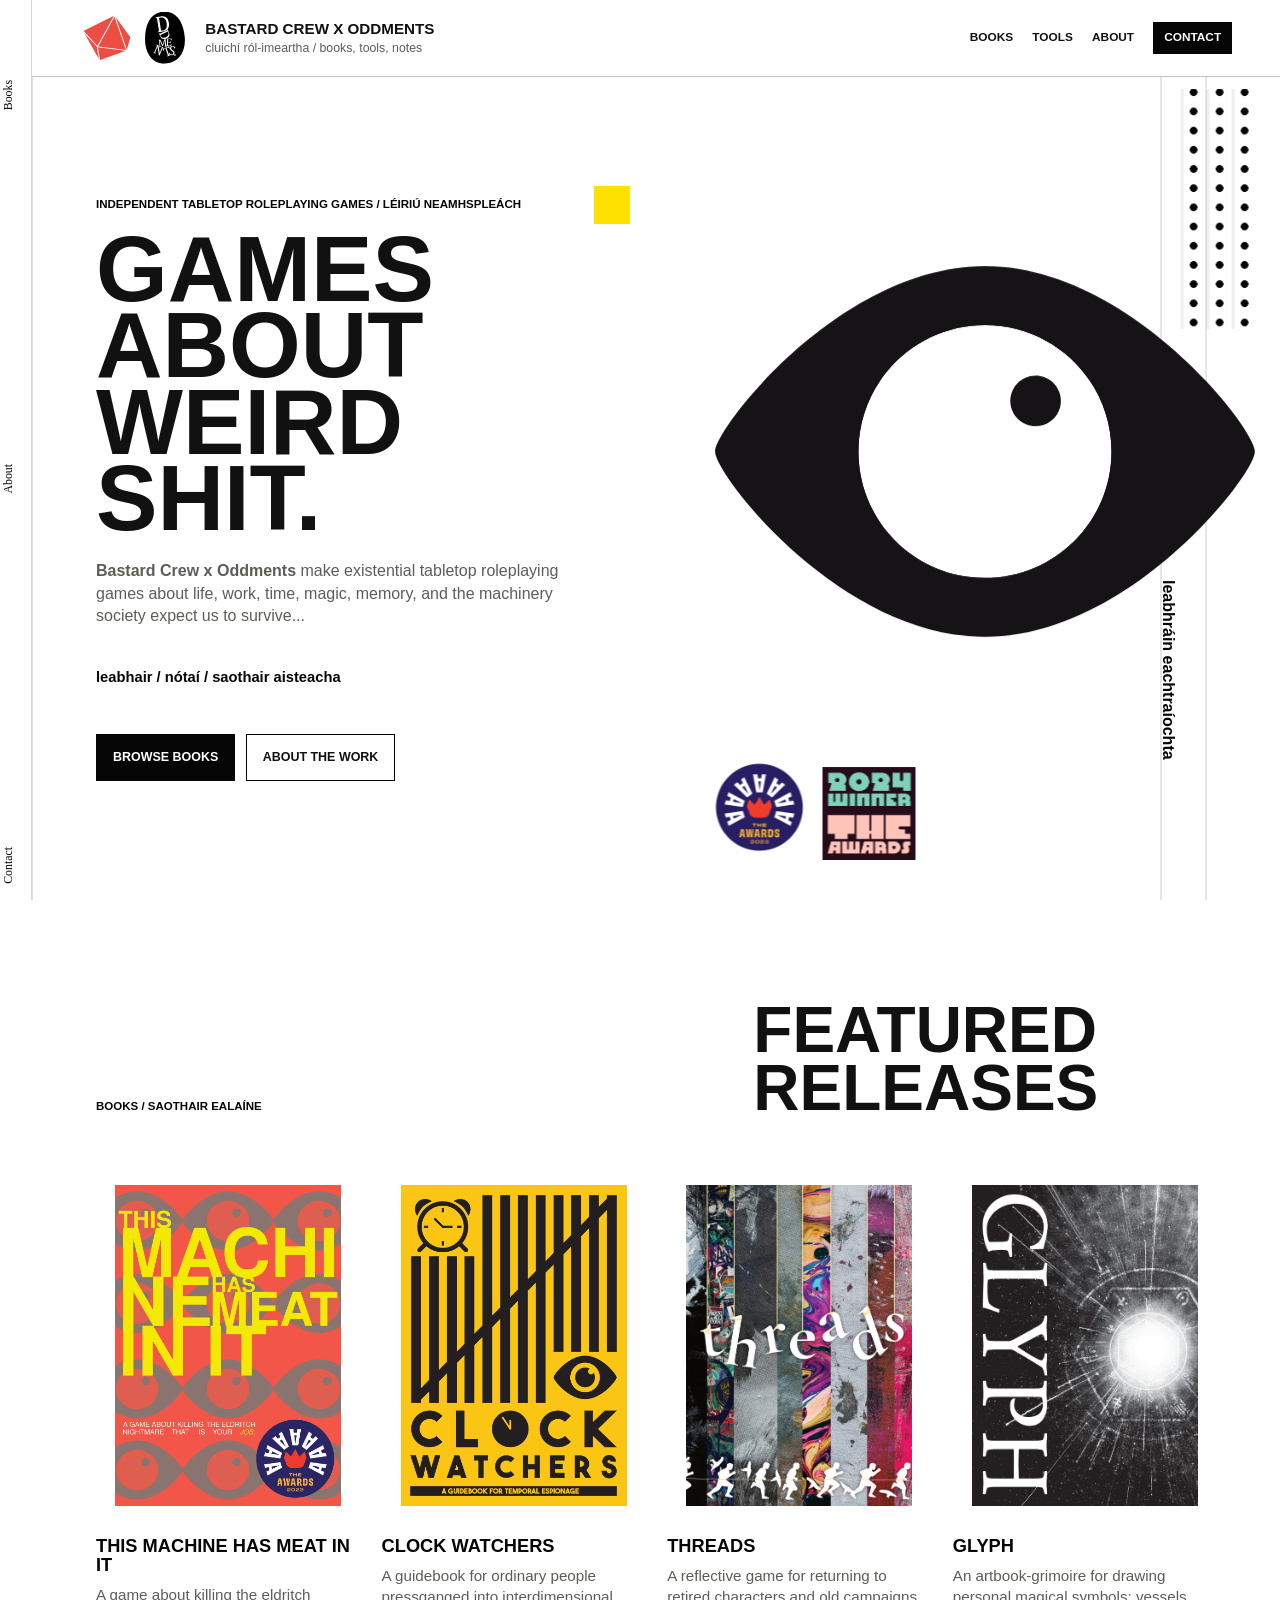
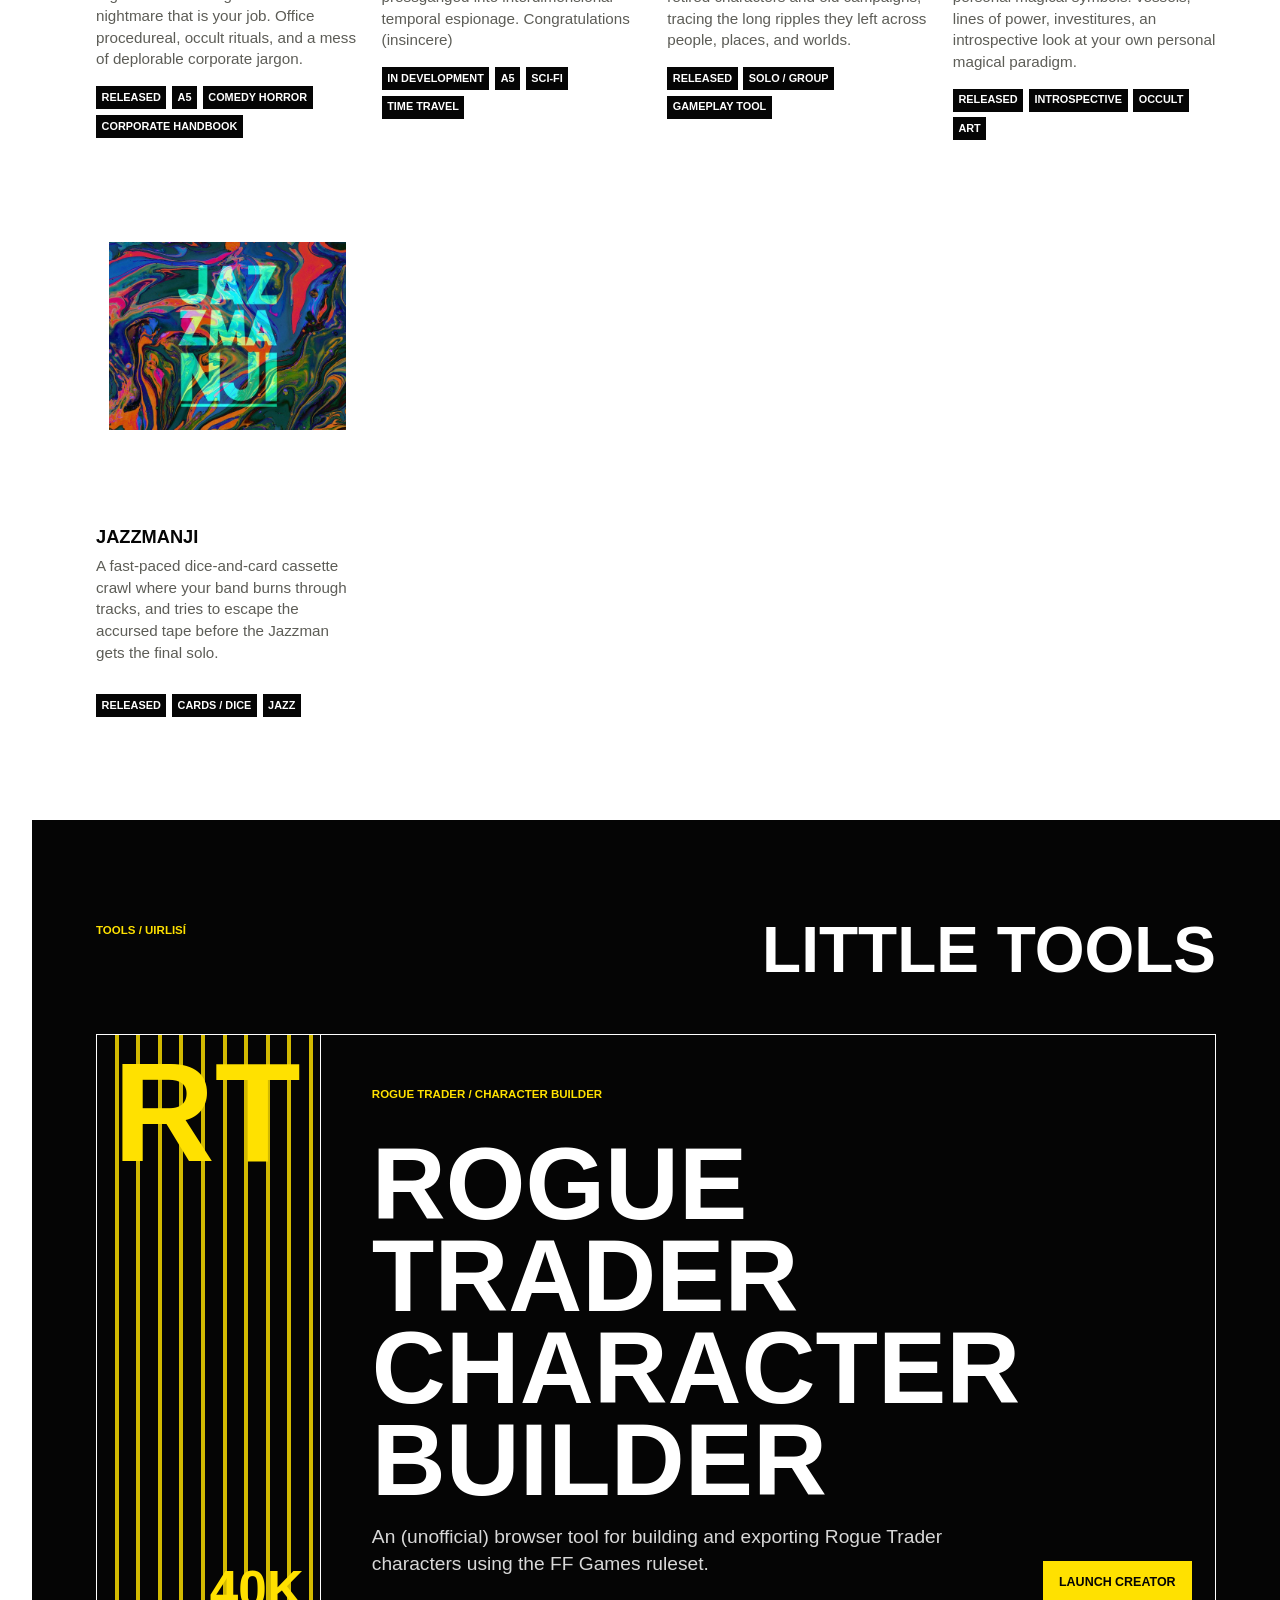
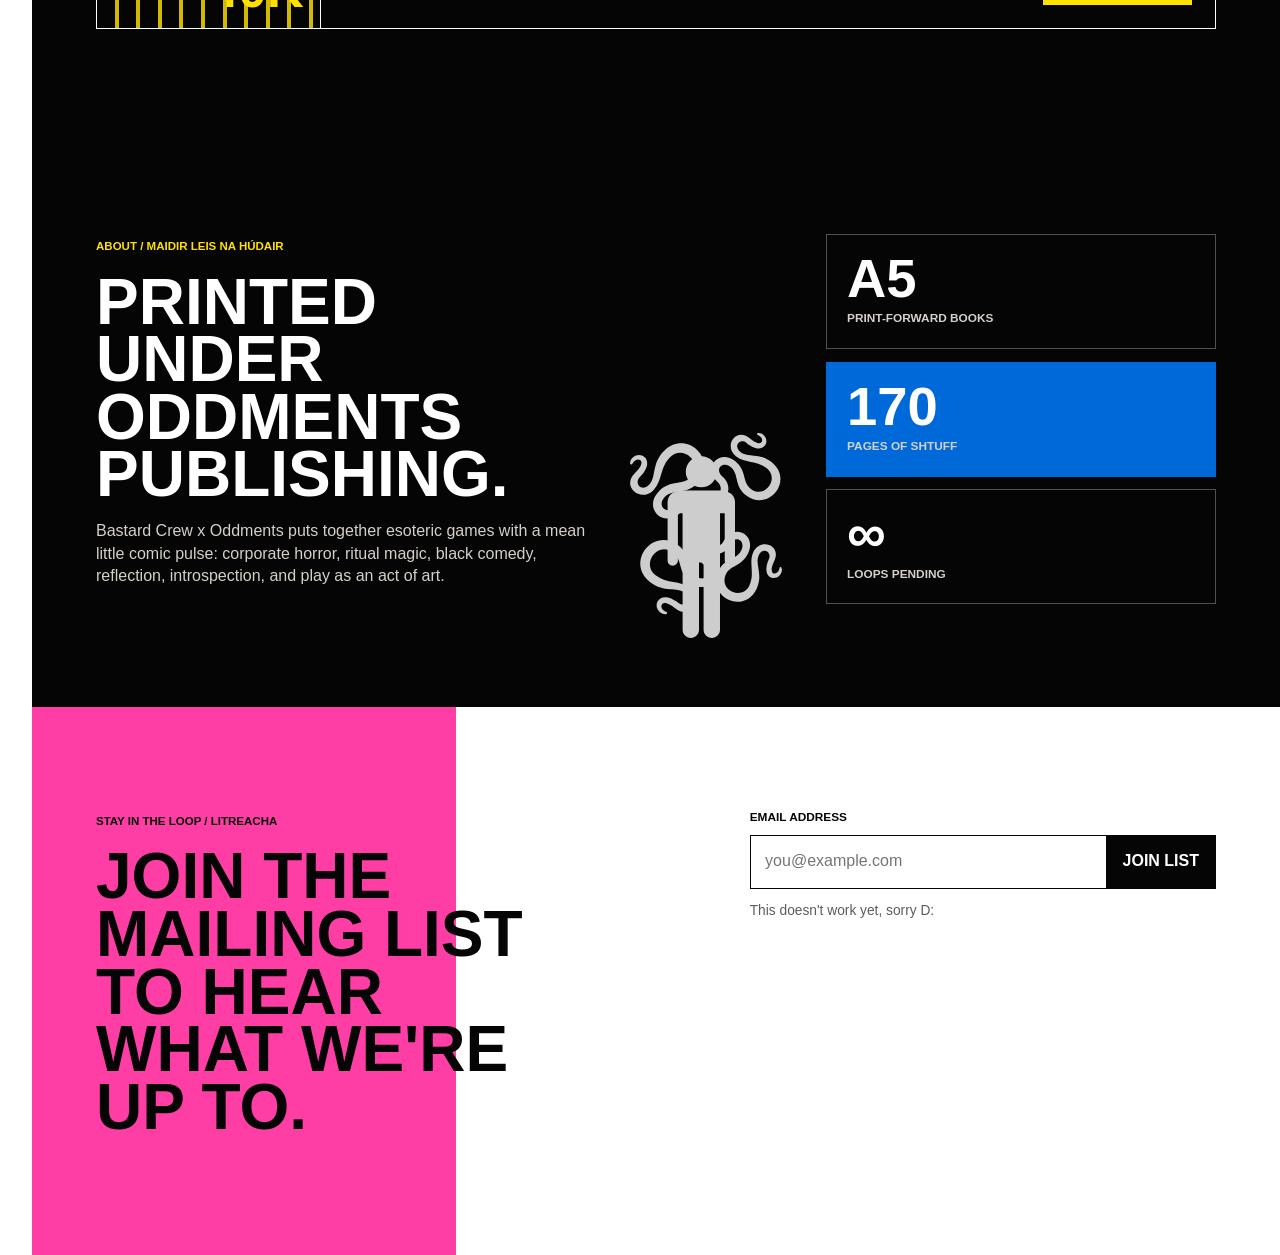
==== commit a2b22df4: "Update index.html" ====
--- a/index.html
+++ b/index.html
@@ -103,7 +103,7 @@
       <section class="section tools-section" id="tools" aria-labelledby="tools-title" data-cy="tools-section">
         <div class="section-heading">
           <p class="eyebrow">Tools / uirlisí</p>
-          <h2 id="tools-title" data-cy="tools-title">Playable utilities</h2>
+          <h2 id="tools-title" data-cy="tools-title">Little Tools</h2>
         </div>
 
         <article class="tool-card" data-cy="tool-card-rogue-trader">
@@ -115,7 +115,7 @@
             <p class="eyebrow">Rogue Trader / character builder</p>
             <h3 data-cy="tool-title-rogue-trader">Rogue Trader Character Builder</h3>
             <p data-cy="tool-description-rogue-trader">
-              A local-first browser tool for building and exporting Rogue Trader characters from the core origin path.
+              An (unofficial) browser tool for building and exporting Rogue Trader characters using the FF Games ruleset.
             </p>
           </div>
           <a class="button primary" href="rogue-trader/" data-cy="tool-link-rogue-trader">Launch creator</a>
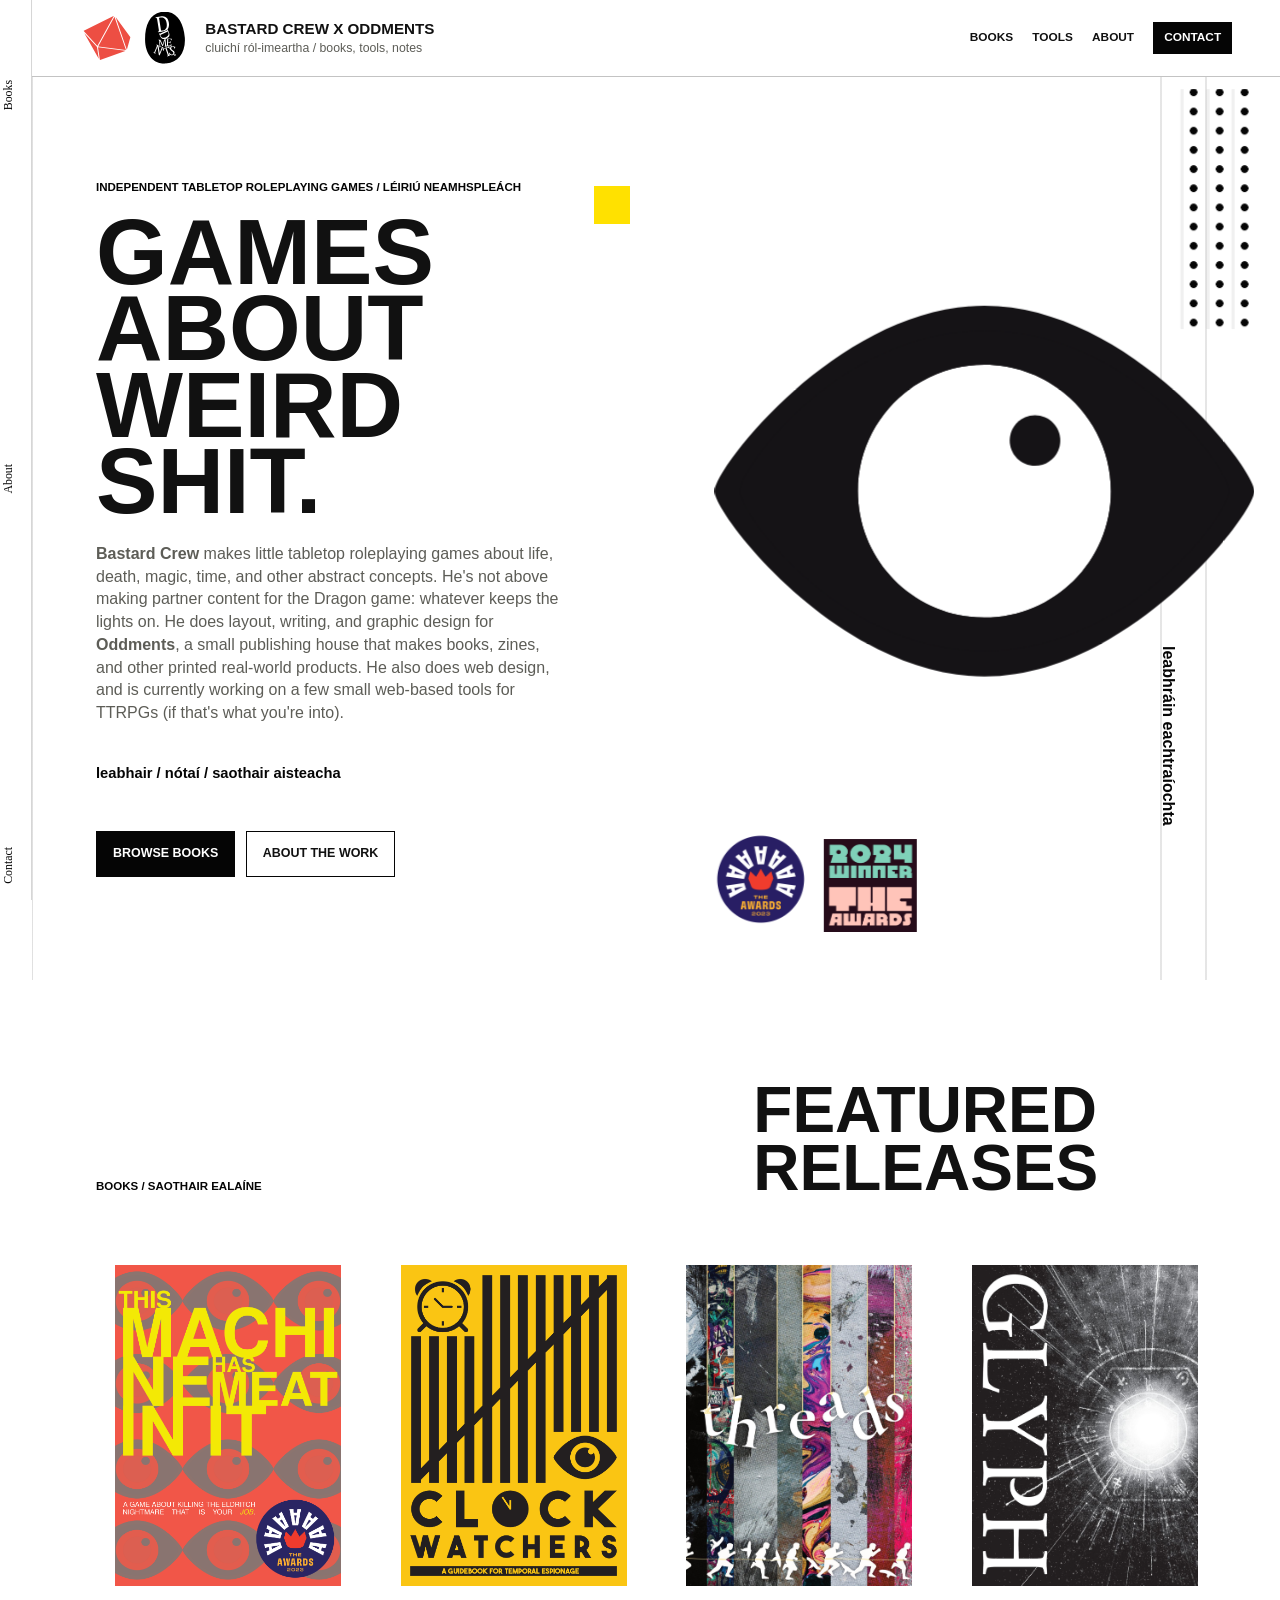
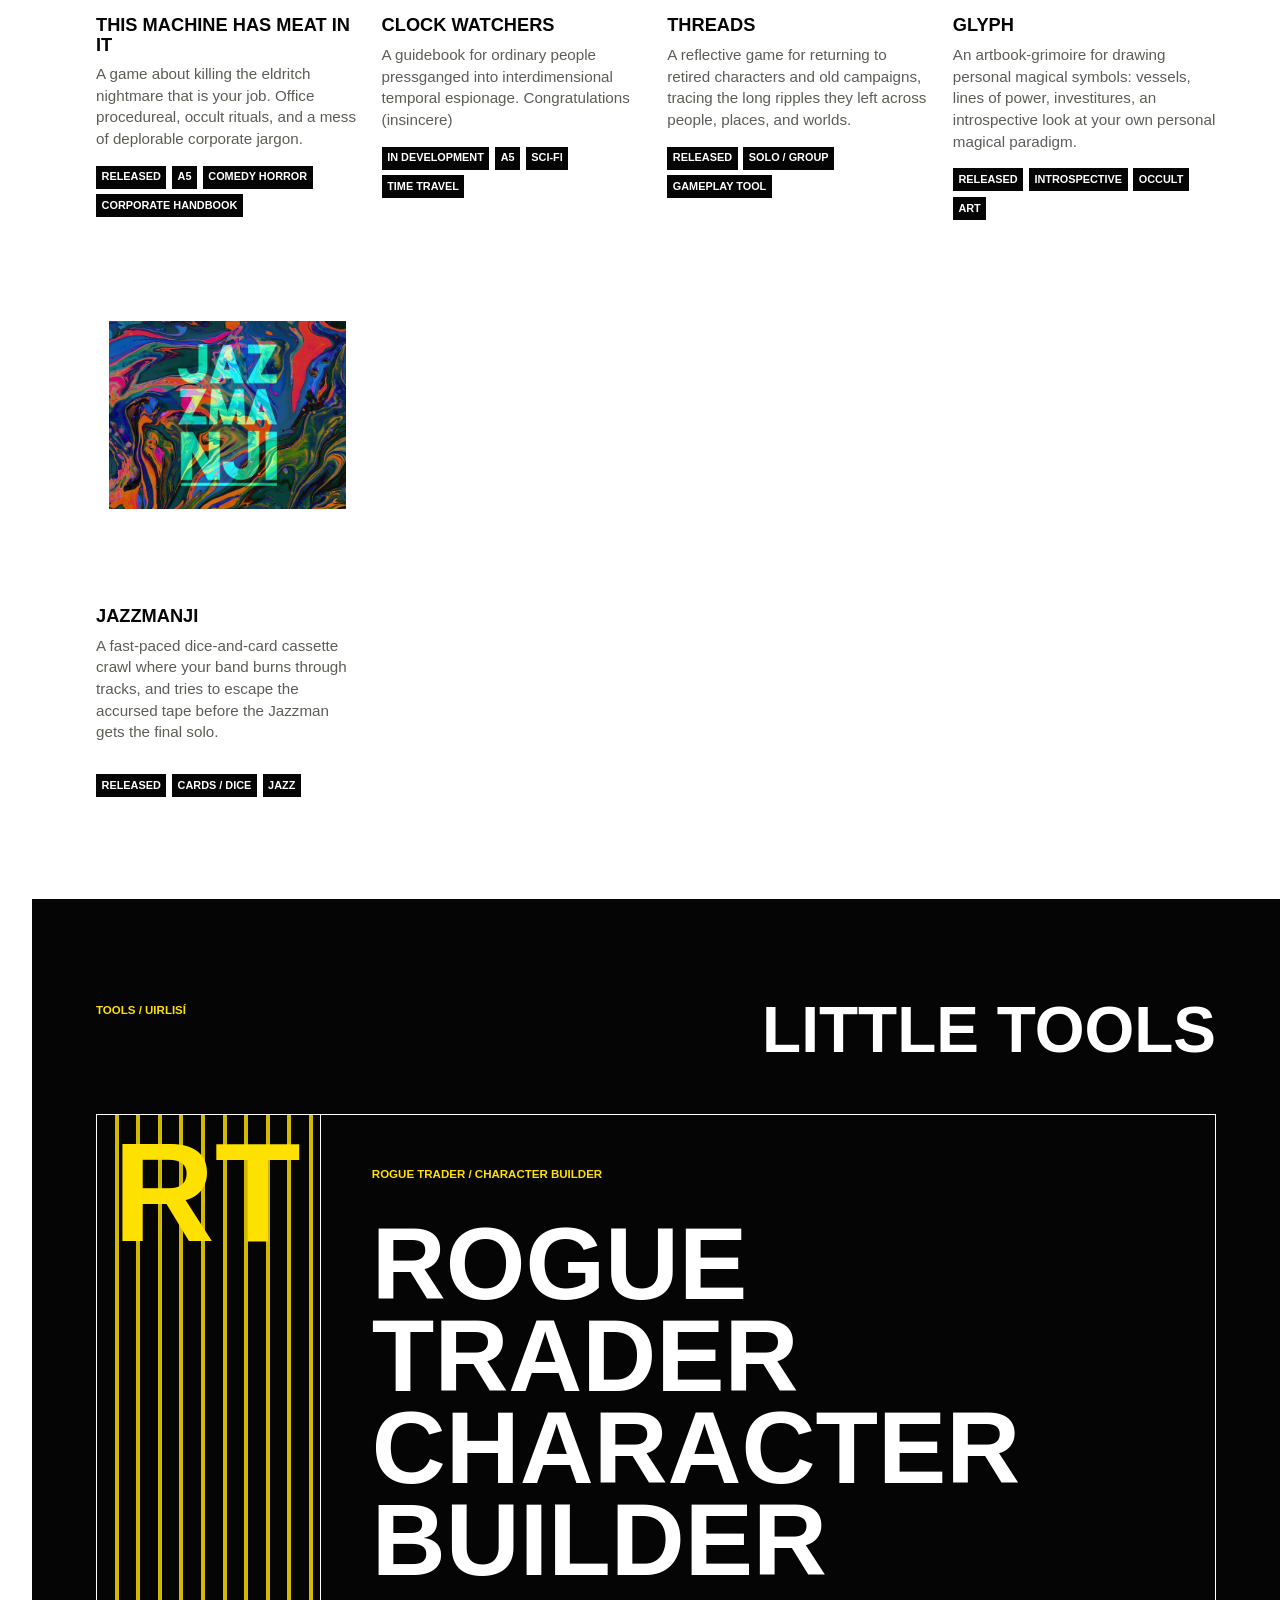
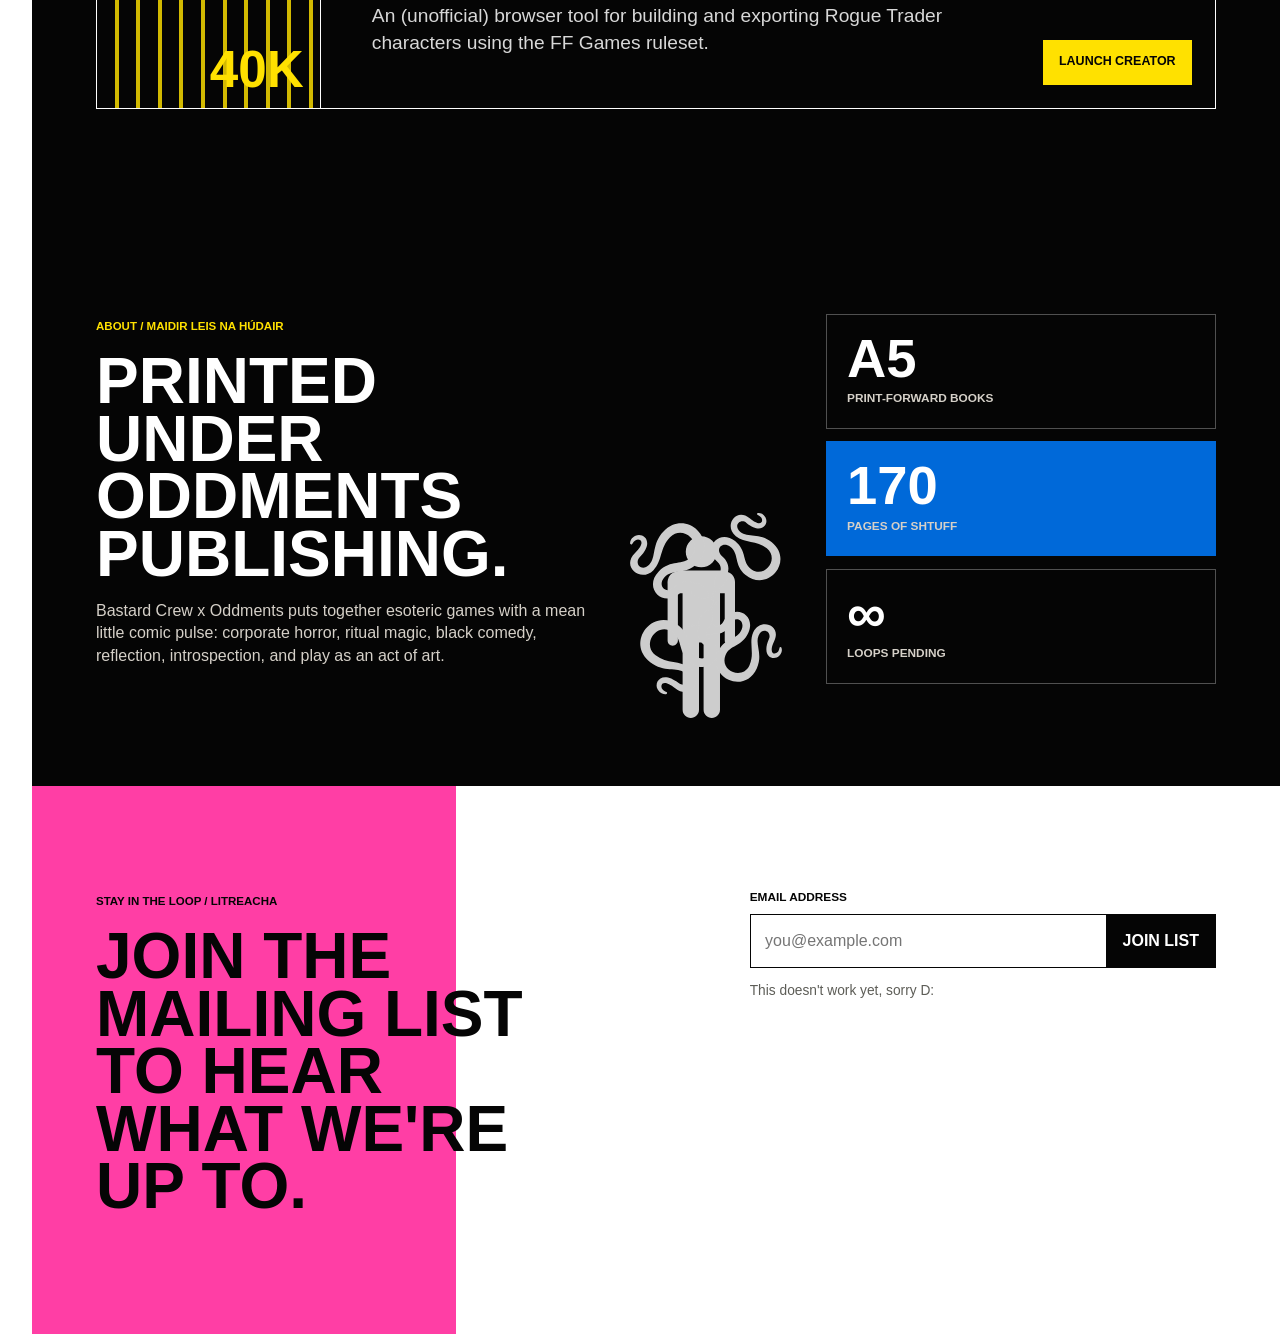
==== commit 9de62e06: "Update index.html" ====
--- a/index.html
+++ b/index.html
@@ -61,8 +61,11 @@
           <p class="eyebrow">Independent tabletop roleplaying games / léiriú neamhspleách</p>
           <h1 id="hero-title" data-cy="home-hero-title">Games about weird shit.</h1>
           <p>
-            <strong>Bastard Crew x Oddments</strong> make existential tabletop roleplaying games about life,
-            work, time, magic, memory, and the machinery society expect us to survive...
+            <strong>Bastard Crew</strong> makes little tabletop roleplaying games about life, death, magic, time, and other
+            abstract concepts. He's not above making partner content for the Dragon game: whatever keeps the lights on. He does layout,
+            writing, and graphic design for <strong>Oddments</strong>, a small publishing house that makes books, zines, and other printed 
+            real-world products. He also does web design, and is currently working on a few small web-based tools for TTRPGs (if that's 
+            what you're into).
           </p>
           <p class="hero-jp" aria-label="Irish decorative label">leabhair / nótaí / saothair aisteacha</p>
           <div class="hero-actions">
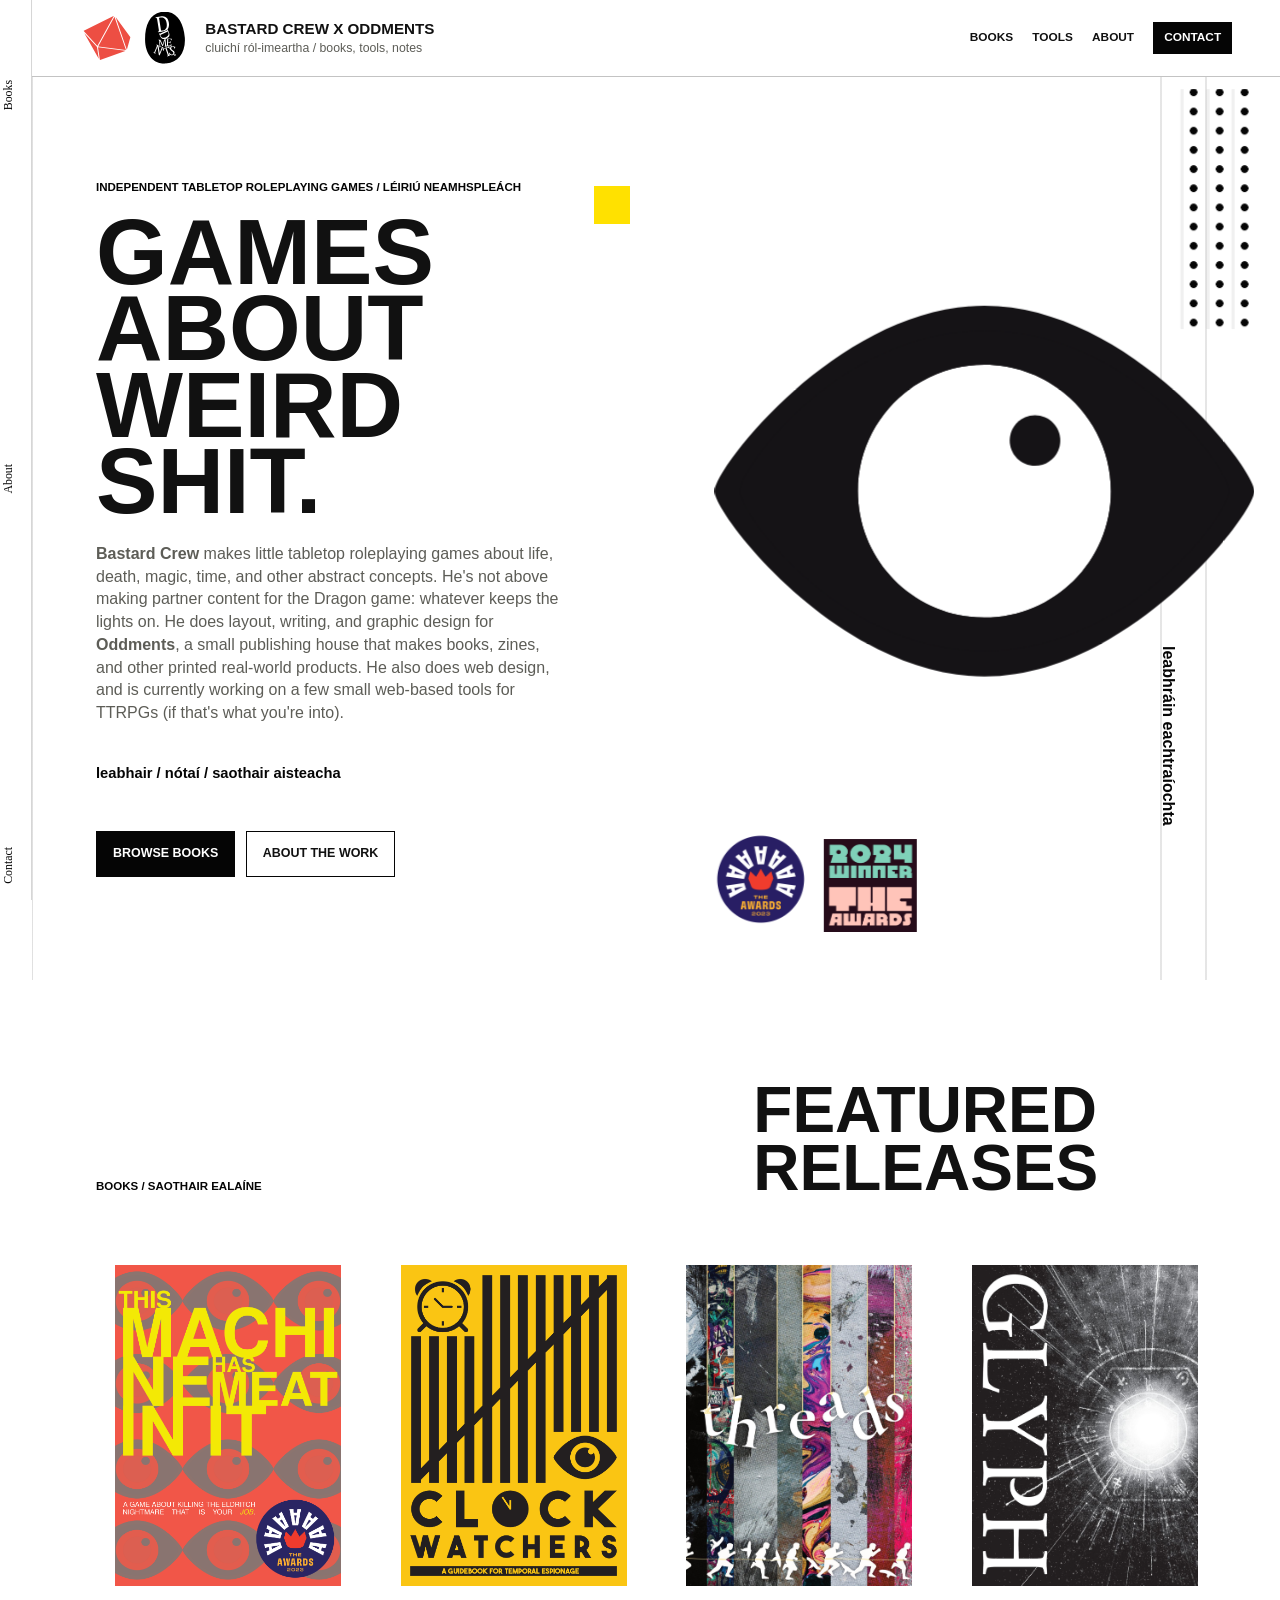
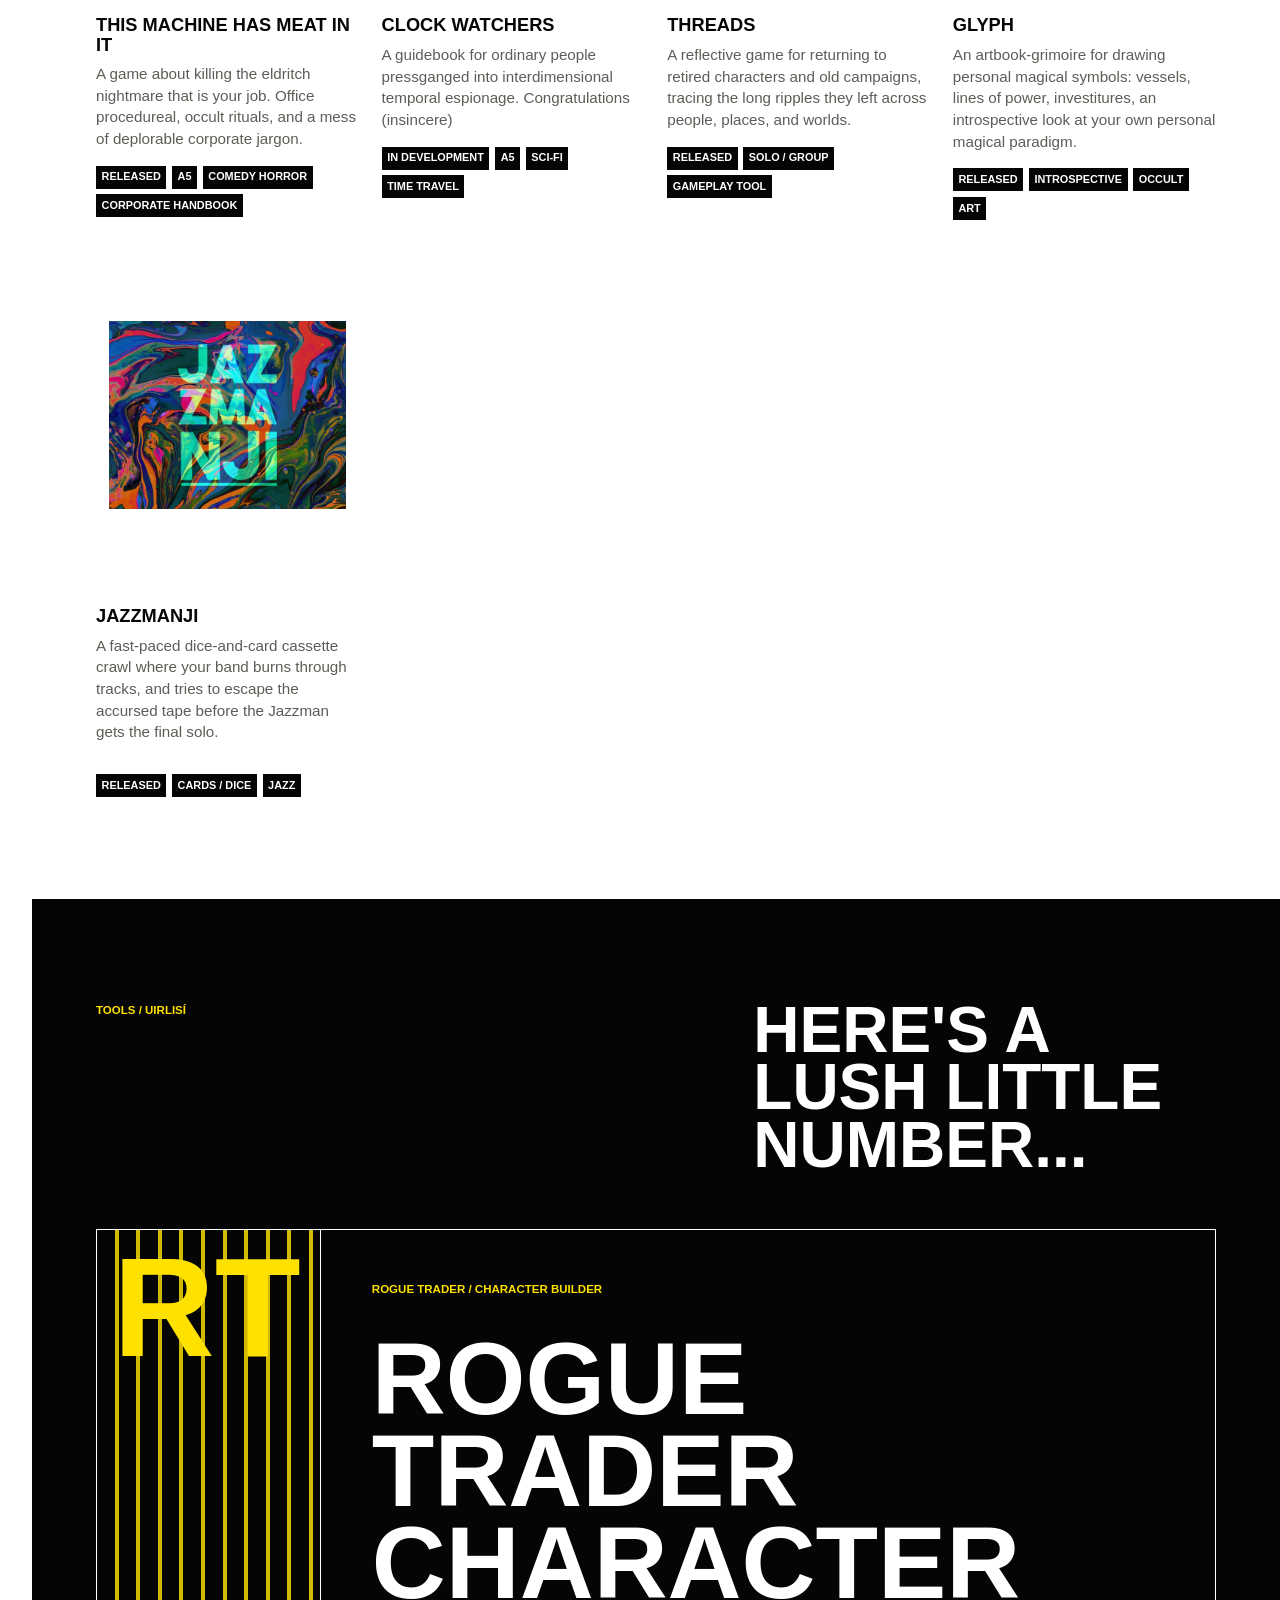
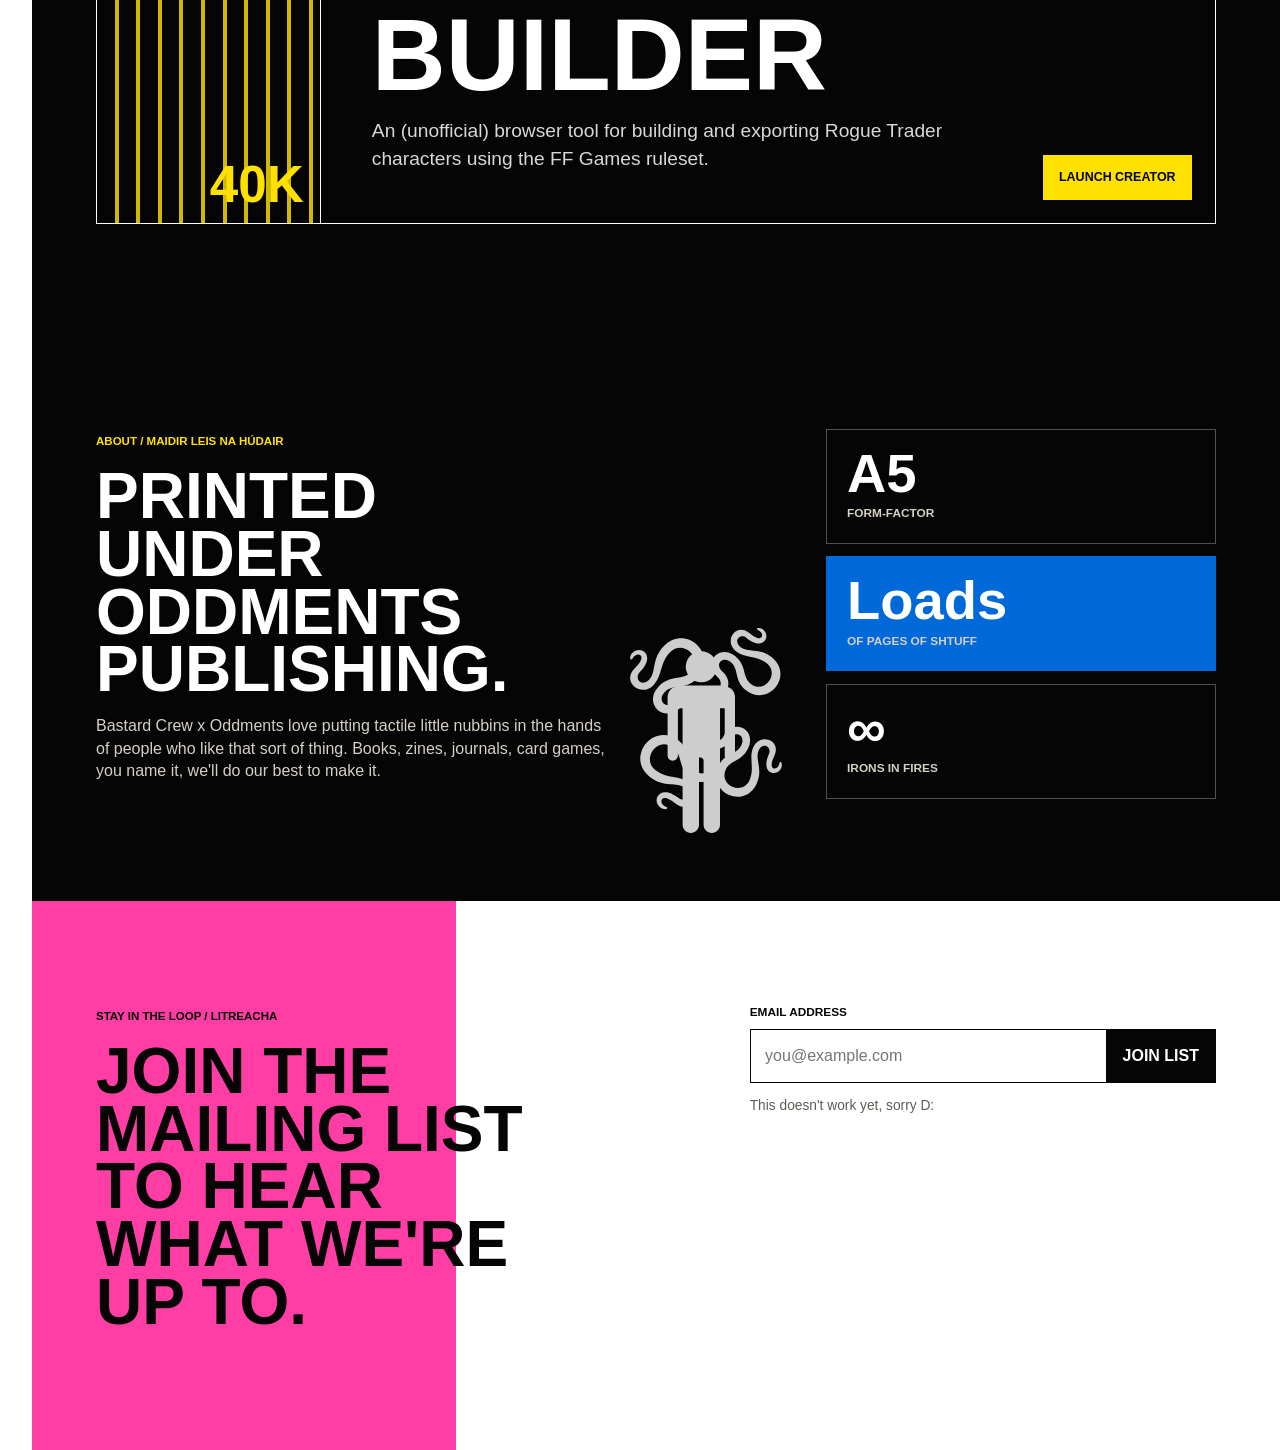
==== commit 94dfef19: "Update index.html" ====
--- a/index.html
+++ b/index.html
@@ -106,7 +106,7 @@
       <section class="section tools-section" id="tools" aria-labelledby="tools-title" data-cy="tools-section">
         <div class="section-heading">
           <p class="eyebrow">Tools / uirlisí</p>
-          <h2 id="tools-title" data-cy="tools-title">Little Tools</h2>
+          <h2 id="tools-title" data-cy="tools-title">Here's a lush little number...</h2>
         </div>
 
         <article class="tool-card" data-cy="tool-card-rogue-trader">
@@ -130,23 +130,23 @@
           <p class="eyebrow">About / Maidir leis na húdair</p>
           <h2 id="about-title" data-cy="about-title">Printed under Oddments Publishing.</h2>
           <p>
-            Bastard Crew x Oddments puts together esoteric games with a mean little comic pulse: corporate horror,
-            ritual magic, black comedy, reflection, introspection, and play as an act of art.
+            Bastard Crew x Oddments love putting tactile little nubbins in the hands of people who like that sort of thing. Books, 
+            zines, journals, card games, you name it, we'll do our best to make it. 
           </p>
         </div>
         <img class="about-creature scroll-float" data-depth="0.07" data-drift="-0.012" src="assets/tmhmit-vector-tentacle-guy.svg" alt="">
         <dl class="stats" data-cy="about-stats">
           <div>
             <dt>A5</dt>
-            <dd>print-forward books</dd>
+            <dd>Form-Factor</dd>
           </div>
           <div>
-            <dt>170</dt>
-            <dd>pages of shtuff</dd>
+            <dt>Loads</dt>
+            <dd>of pages of shtuff</dd>
           </div>
           <div>
             <dt>&infin;</dt>
-            <dd>loops pending</dd>
+            <dd>irons in fires</dd>
           </div>
         </dl>
       </section>
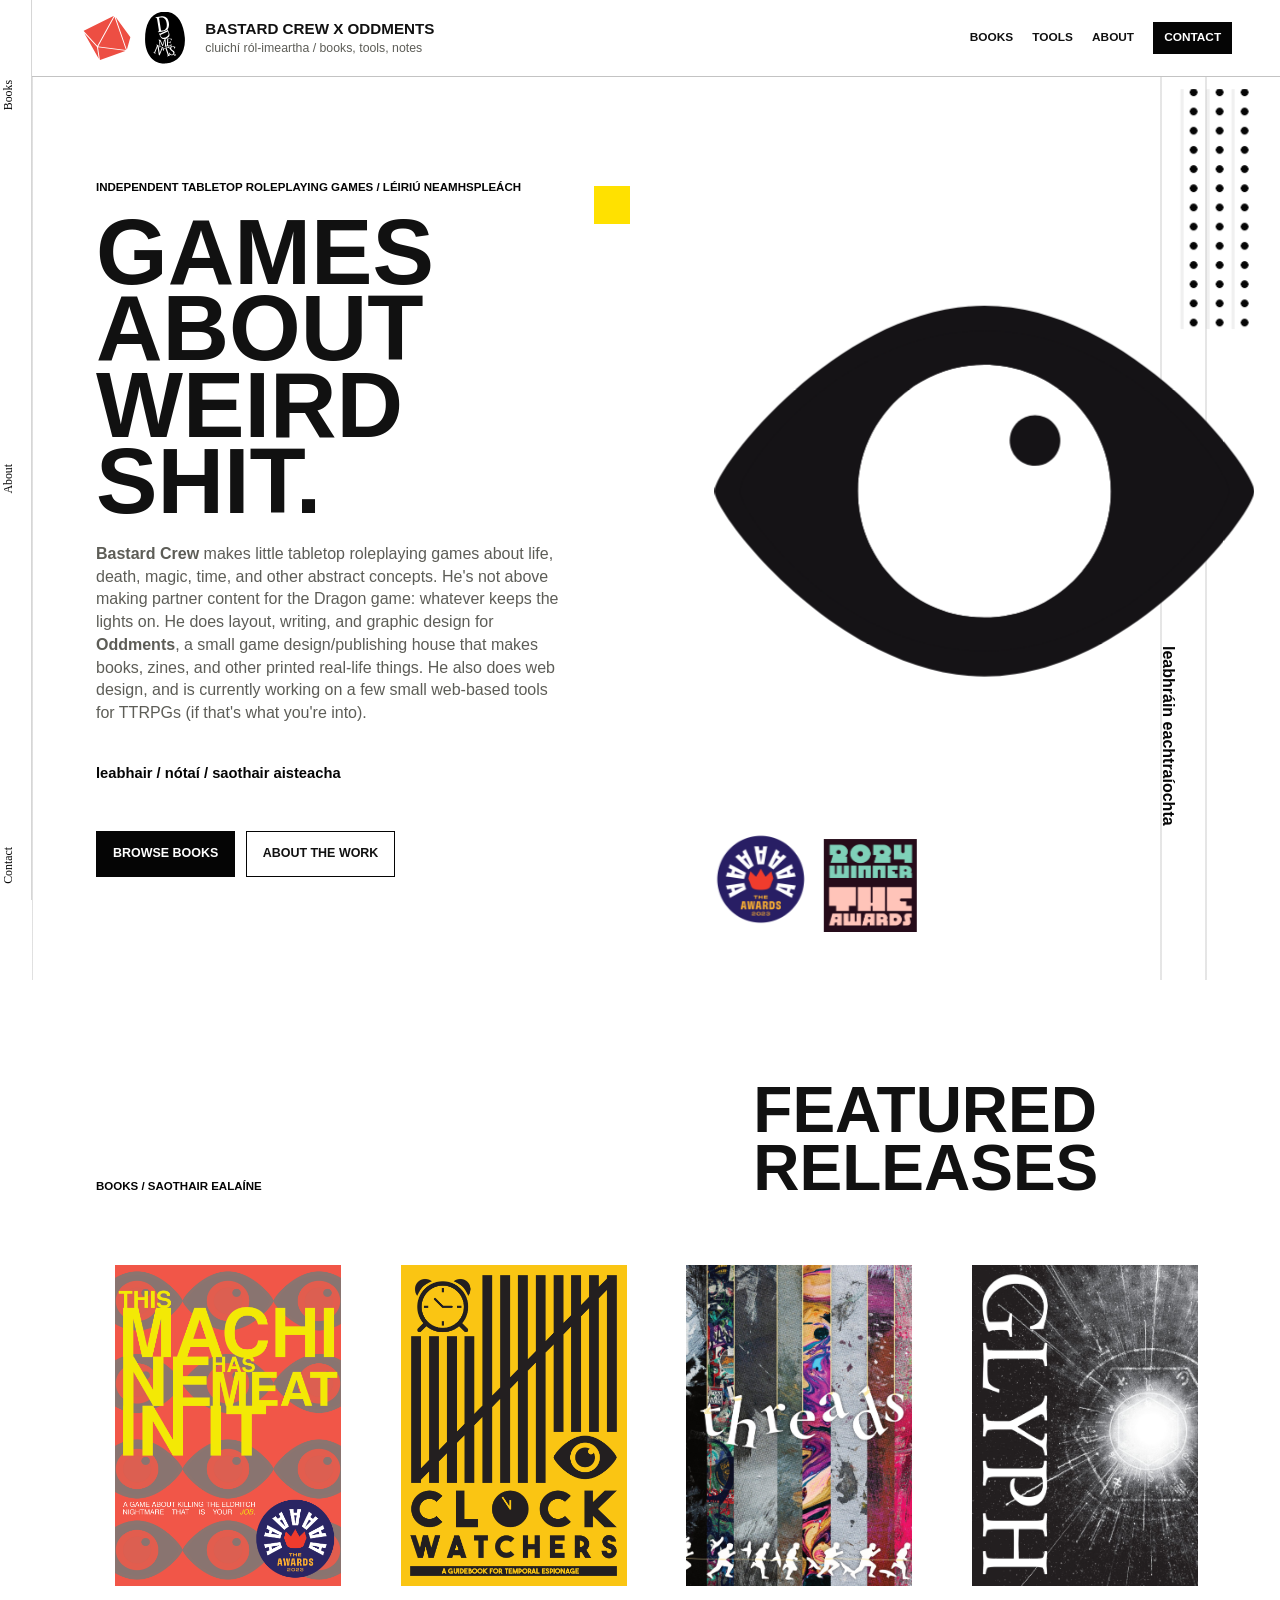
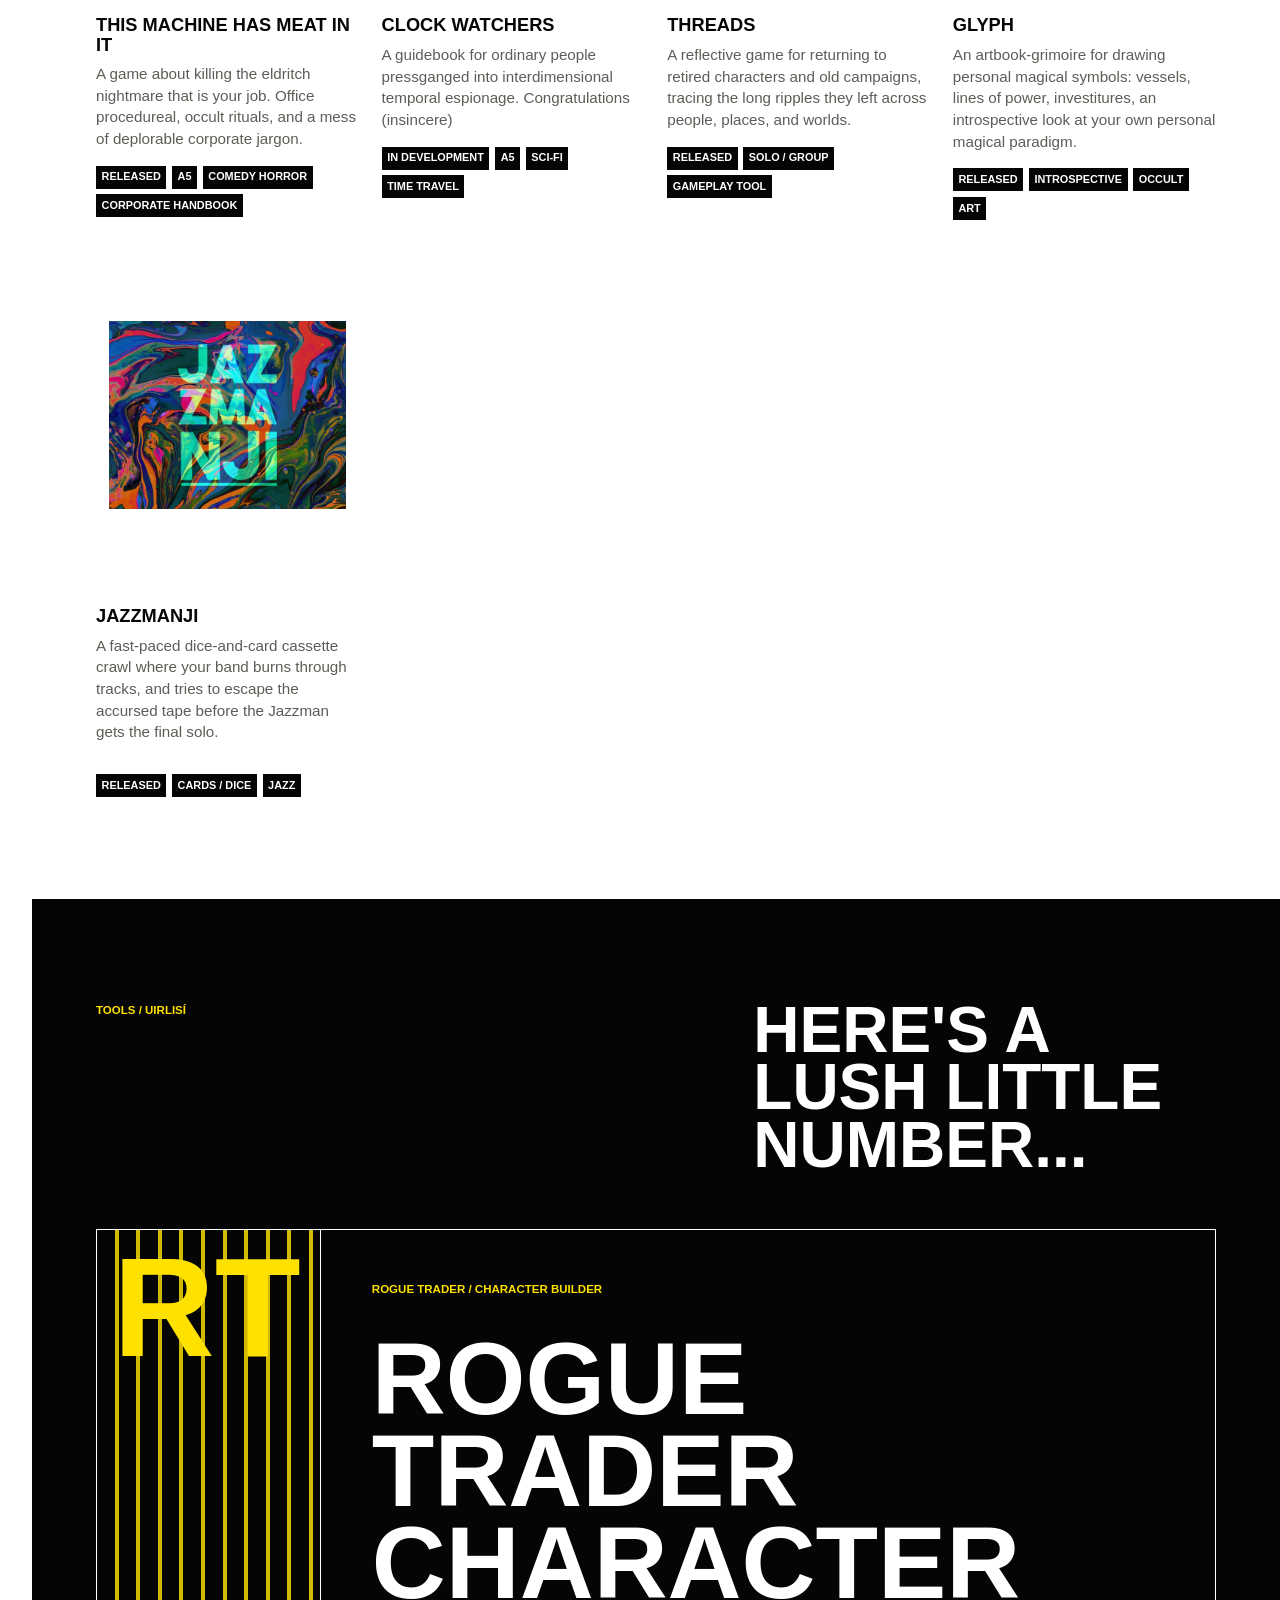
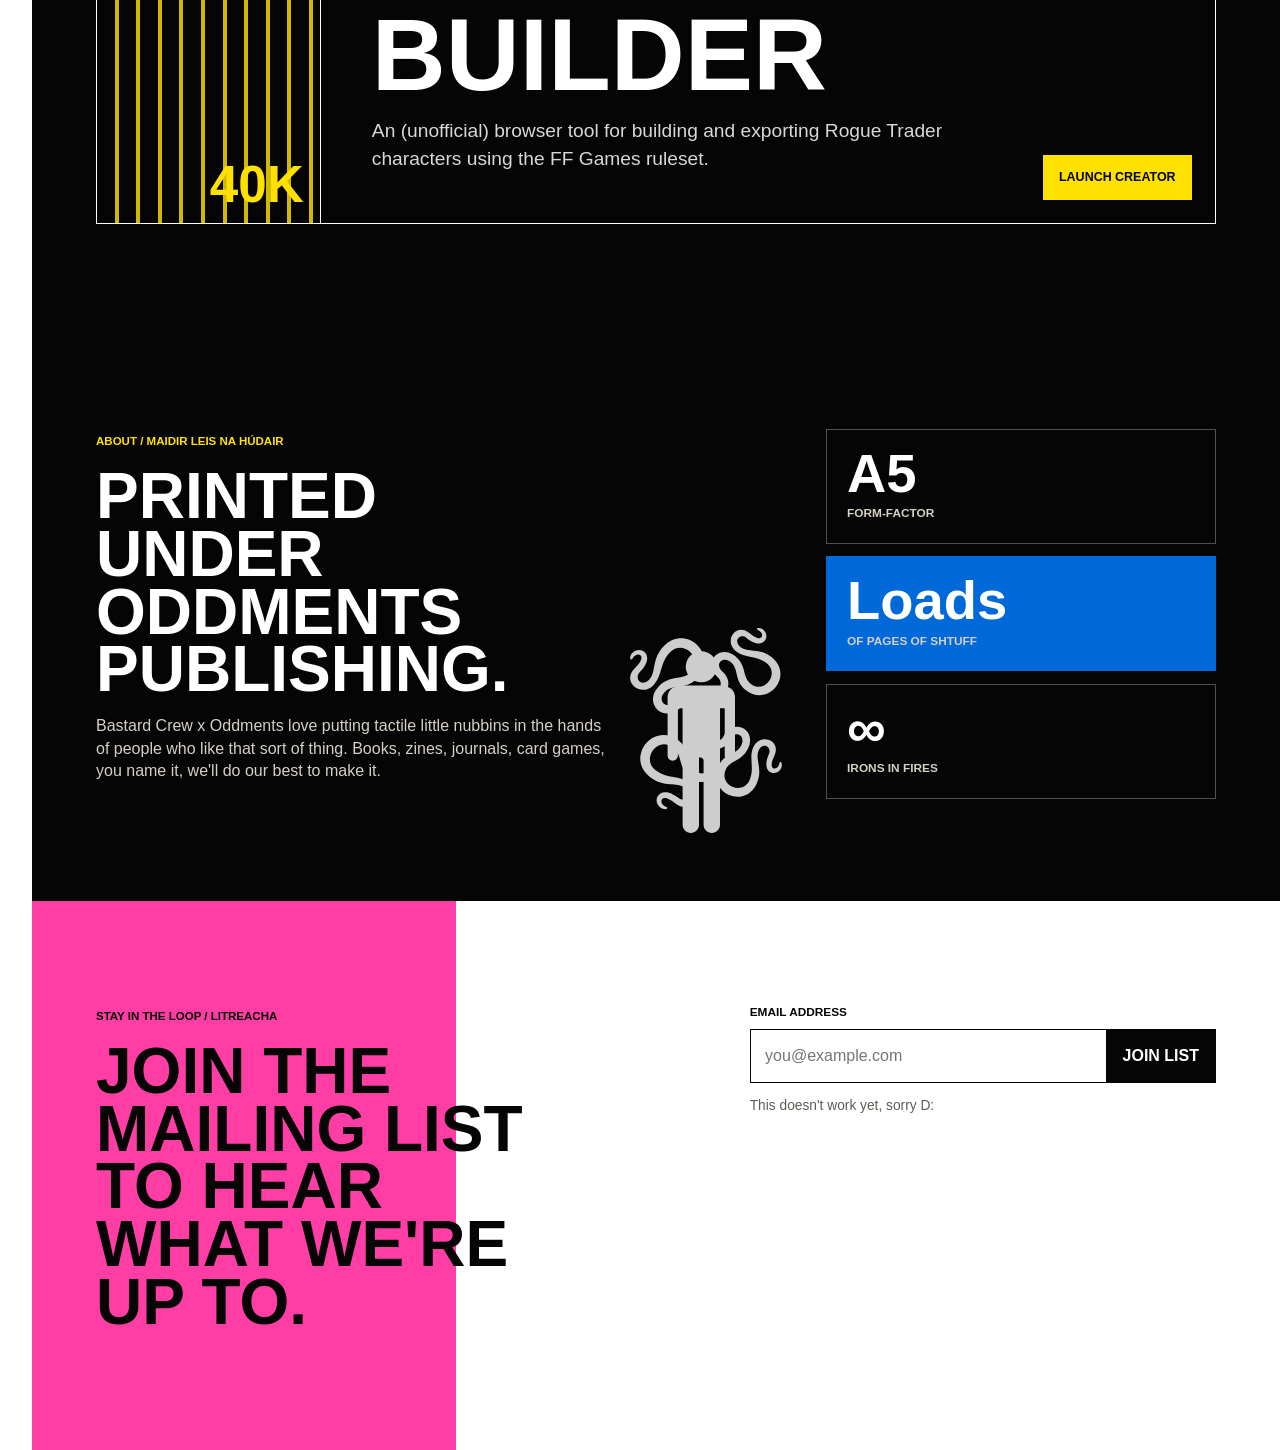
==== commit 662932f1: "Update index.html" ====
--- a/index.html
+++ b/index.html
@@ -63,8 +63,8 @@
           <p>
             <strong>Bastard Crew</strong> makes little tabletop roleplaying games about life, death, magic, time, and other
             abstract concepts. He's not above making partner content for the Dragon game: whatever keeps the lights on. He does layout,
-            writing, and graphic design for <strong>Oddments</strong>, a small publishing house that makes books, zines, and other printed 
-            real-world products. He also does web design, and is currently working on a few small web-based tools for TTRPGs (if that's 
+            writing, and graphic design for <strong>Oddments</strong>, a small game design/publishing house that makes books, zines, and other printed 
+            real-life things. He also does web design, and is currently working on a few small web-based tools for TTRPGs (if that's 
             what you're into).
           </p>
           <p class="hero-jp" aria-label="Irish decorative label">leabhair / nótaí / saothair aisteacha</p>
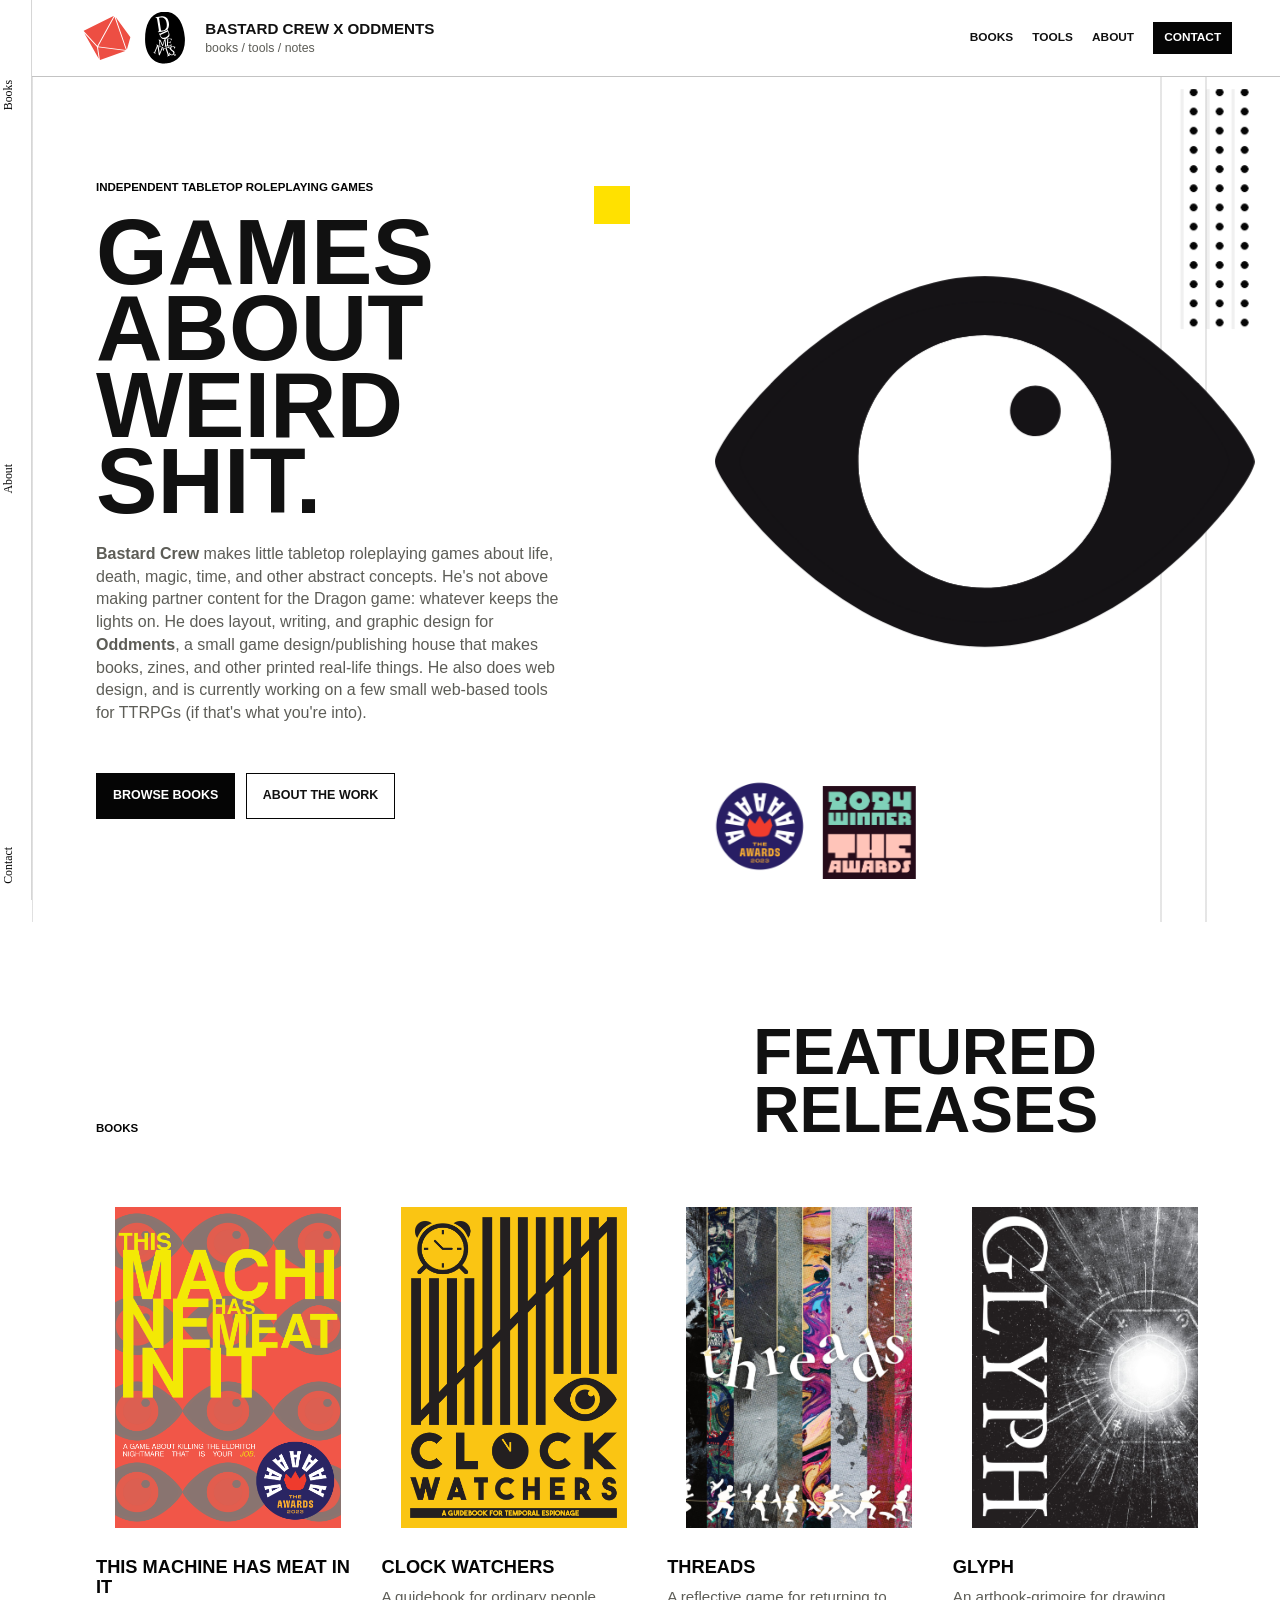
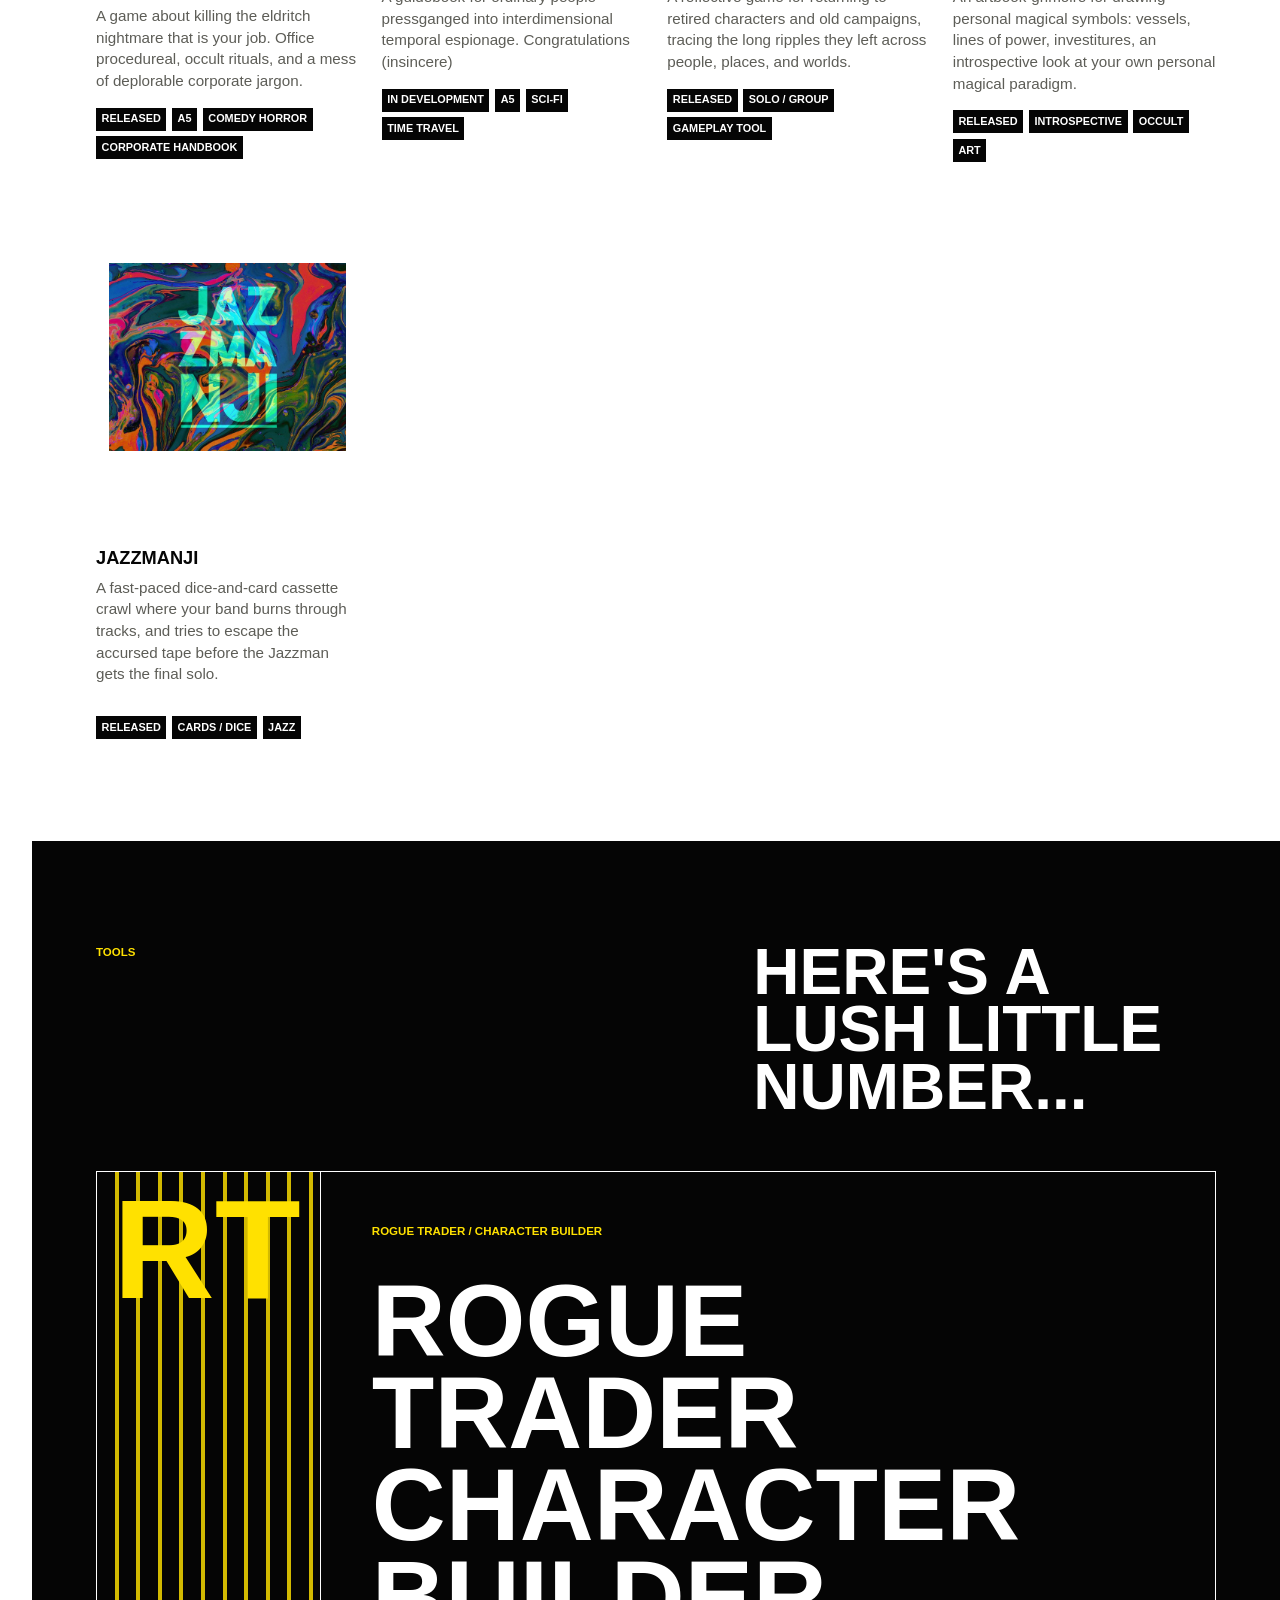
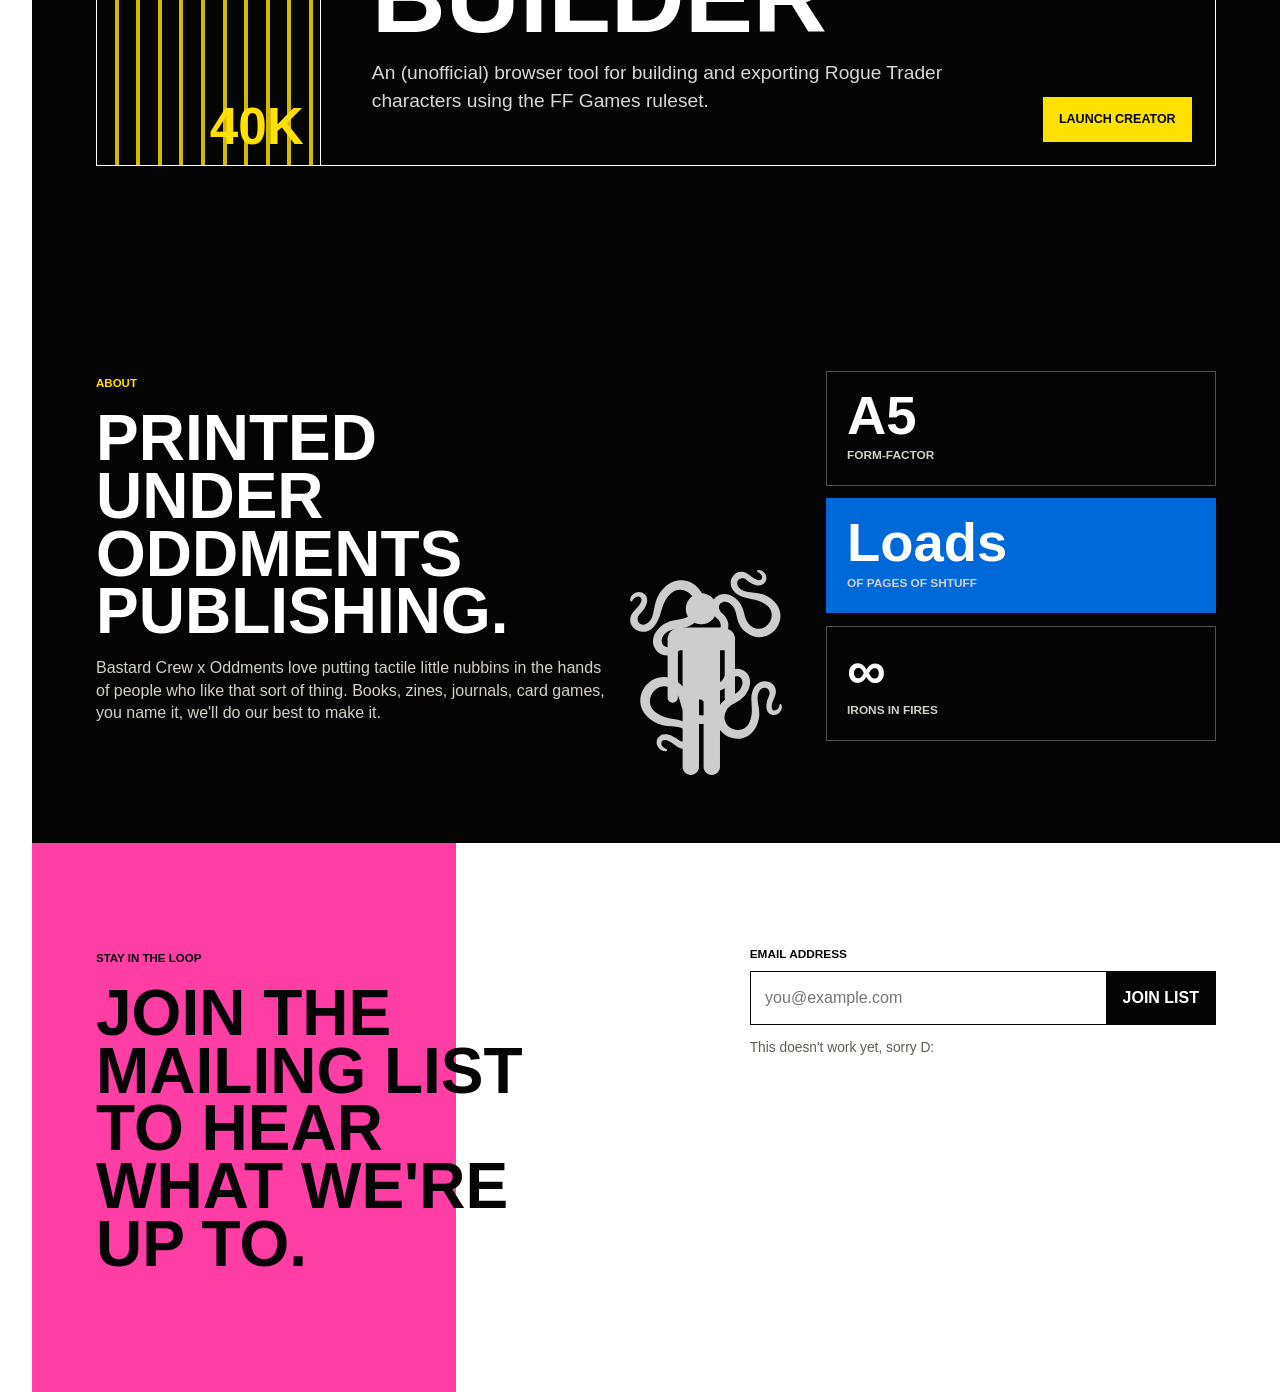
==== commit fe3105f6: "Update index.html" ====
--- a/index.html
+++ b/index.html
@@ -44,7 +44,7 @@
         </div>
         <a class="brand-copy" href="#top" aria-label="Bastard Crew x Oddments home" data-cy="brand-home-link">
           <strong>Bastard Crew x Oddments</strong>
-          <small>cluichí ról-imeartha / books, tools, notes</small>
+          <small>books / tools / notes</small>
         </a>
       </div>
       <nav class="main-nav" aria-label="Primary navigation" data-cy="primary-nav">
@@ -58,7 +58,7 @@
     <main>
       <section class="hero" aria-labelledby="hero-title" data-cy="home-hero">
         <div class="hero-copy" data-cy="home-hero-copy">
-          <p class="eyebrow">Independent tabletop roleplaying games / léiriú neamhspleách</p>
+          <p class="eyebrow">Independent tabletop roleplaying games</p>
           <h1 id="hero-title" data-cy="home-hero-title">Games about weird shit.</h1>
           <p>
             <strong>Bastard Crew</strong> makes little tabletop roleplaying games about life, death, magic, time, and other
@@ -67,7 +67,7 @@
             real-life things. He also does web design, and is currently working on a few small web-based tools for TTRPGs (if that's 
             what you're into).
           </p>
-          <p class="hero-jp" aria-label="Irish decorative label">leabhair / nótaí / saothair aisteacha</p>
+          <!-- <p class="hero-jp" aria-label="Irish decorative label">leabhair / nótaí / saothair aisteacha</p> -->
           <div class="hero-actions">
             <a class="button primary" href="#books" data-cy="hero-browse-books">Browse books</a>
             <a class="button secondary" href="#about" data-cy="hero-about-work">About the work</a>
@@ -90,13 +90,13 @@
             <img class="award-badge" src="assets/tmhmit-awards-badge.png" alt="The Awards 2023 badge">
             <img class="award-badge award-badge-2024" src="assets/awards-24-winner-badge-dark.png" alt="The Awards 2024 winner badge">
           </div>
-          <p class="vertical-note">leabhráin eachtraíochta</p>
+          <!-- <p class="vertical-note">leabhráin eachtraíochta</p> -->
         </div>
       </section>
 
       <section class="section books-section" id="books" aria-labelledby="books-title" data-cy="books-section">
         <div class="section-heading">
-          <p class="eyebrow">Books / saothair ealaíne</p>
+          <p class="eyebrow">Books</p>
           <h2 id="books-title" data-cy="books-title">Featured releases</h2>
         </div>
 
@@ -105,7 +105,7 @@
 
       <section class="section tools-section" id="tools" aria-labelledby="tools-title" data-cy="tools-section">
         <div class="section-heading">
-          <p class="eyebrow">Tools / uirlisí</p>
+          <p class="eyebrow">Tools</p>
           <h2 id="tools-title" data-cy="tools-title">Here's a lush little number...</h2>
         </div>
 
@@ -127,7 +127,7 @@
 
       <section class="section about-section" id="about" aria-labelledby="about-title" data-cy="about-section">
         <div class="about-copy" data-cy="about-copy">
-          <p class="eyebrow">About / Maidir leis na húdair</p>
+          <p class="eyebrow">About</p>
           <h2 id="about-title" data-cy="about-title">Printed under Oddments Publishing.</h2>
           <p>
             Bastard Crew x Oddments love putting tactile little nubbins in the hands of people who like that sort of thing. Books, 
@@ -154,7 +154,7 @@
 
     <footer class="site-footer" id="contact" data-cy="contact-section">
       <div>
-        <p class="eyebrow">Stay in the loop / litreacha</p>
+        <p class="eyebrow">Stay in the loop</p>
         <h2 data-cy="mailing-list-title">Join the mailing list to hear what we're up to.</h2>
       </div>
       <form class="signup-form" data-cy="mailing-list-form">
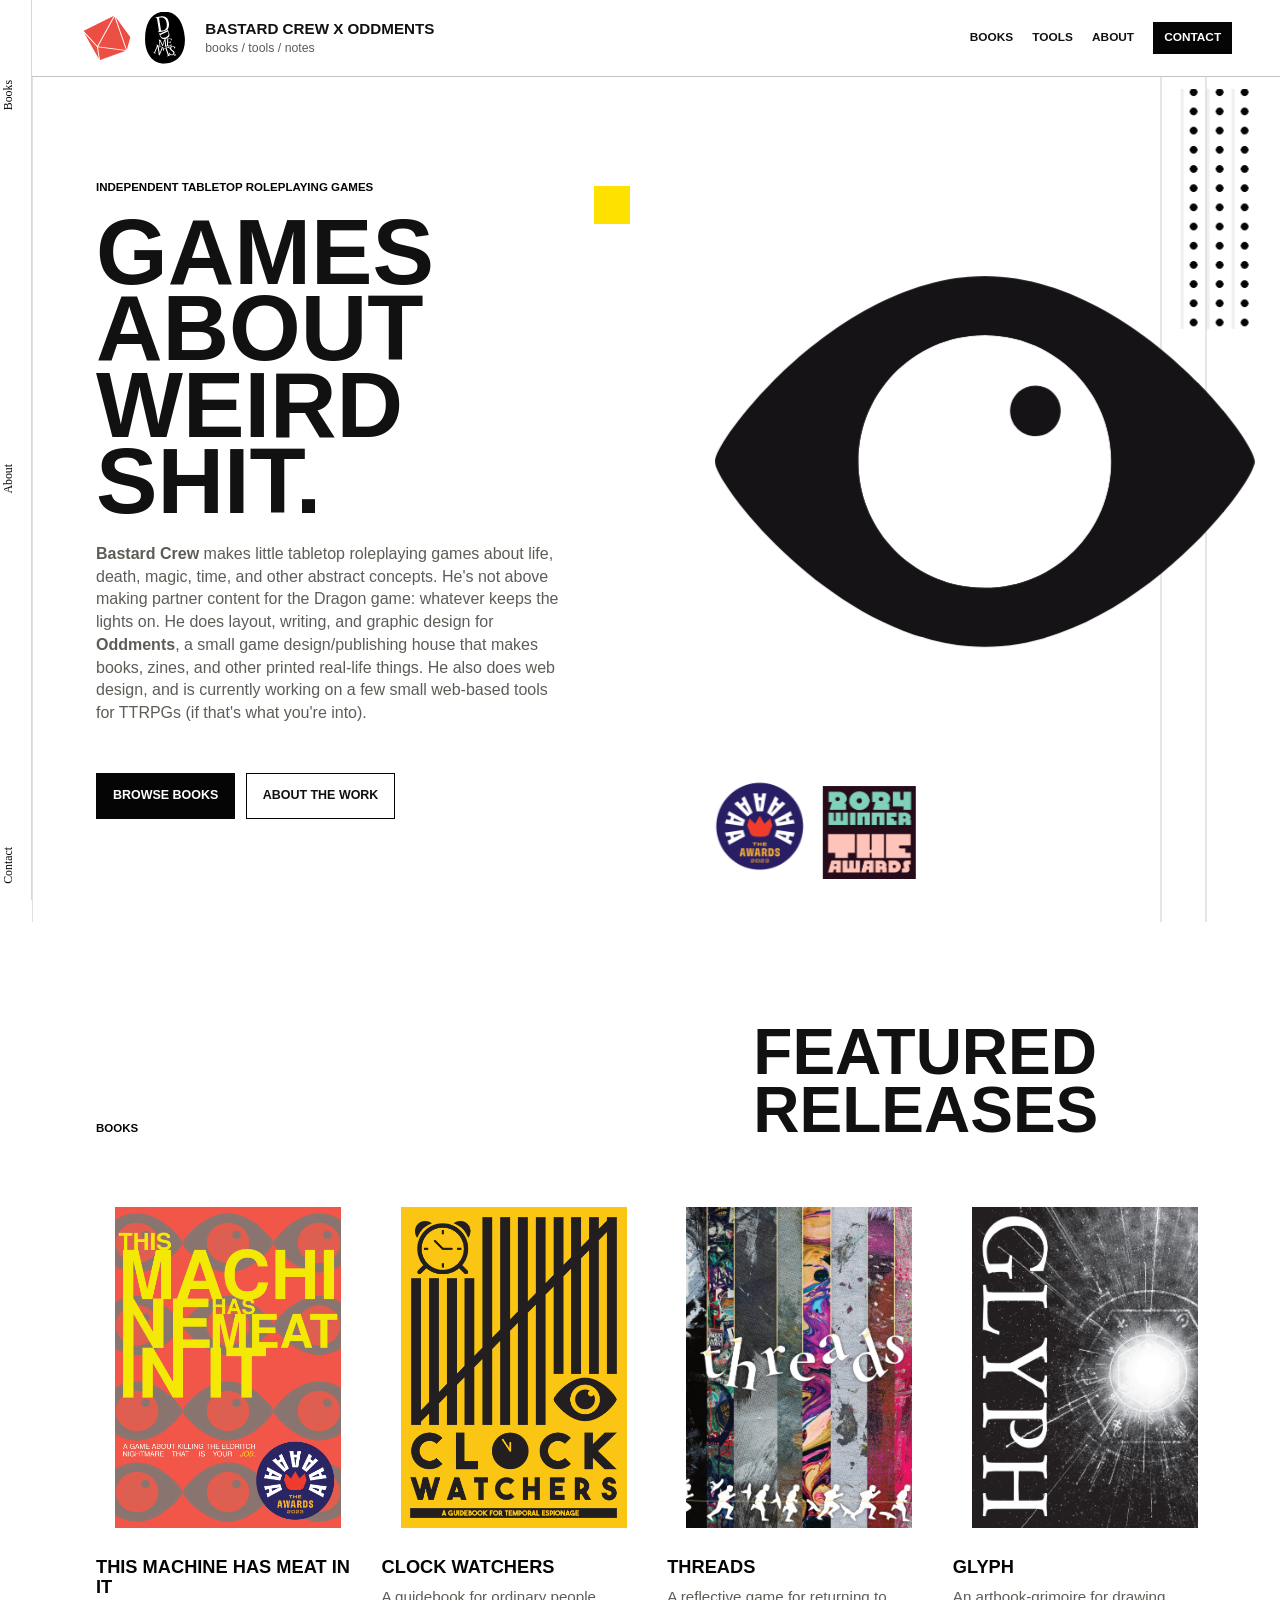
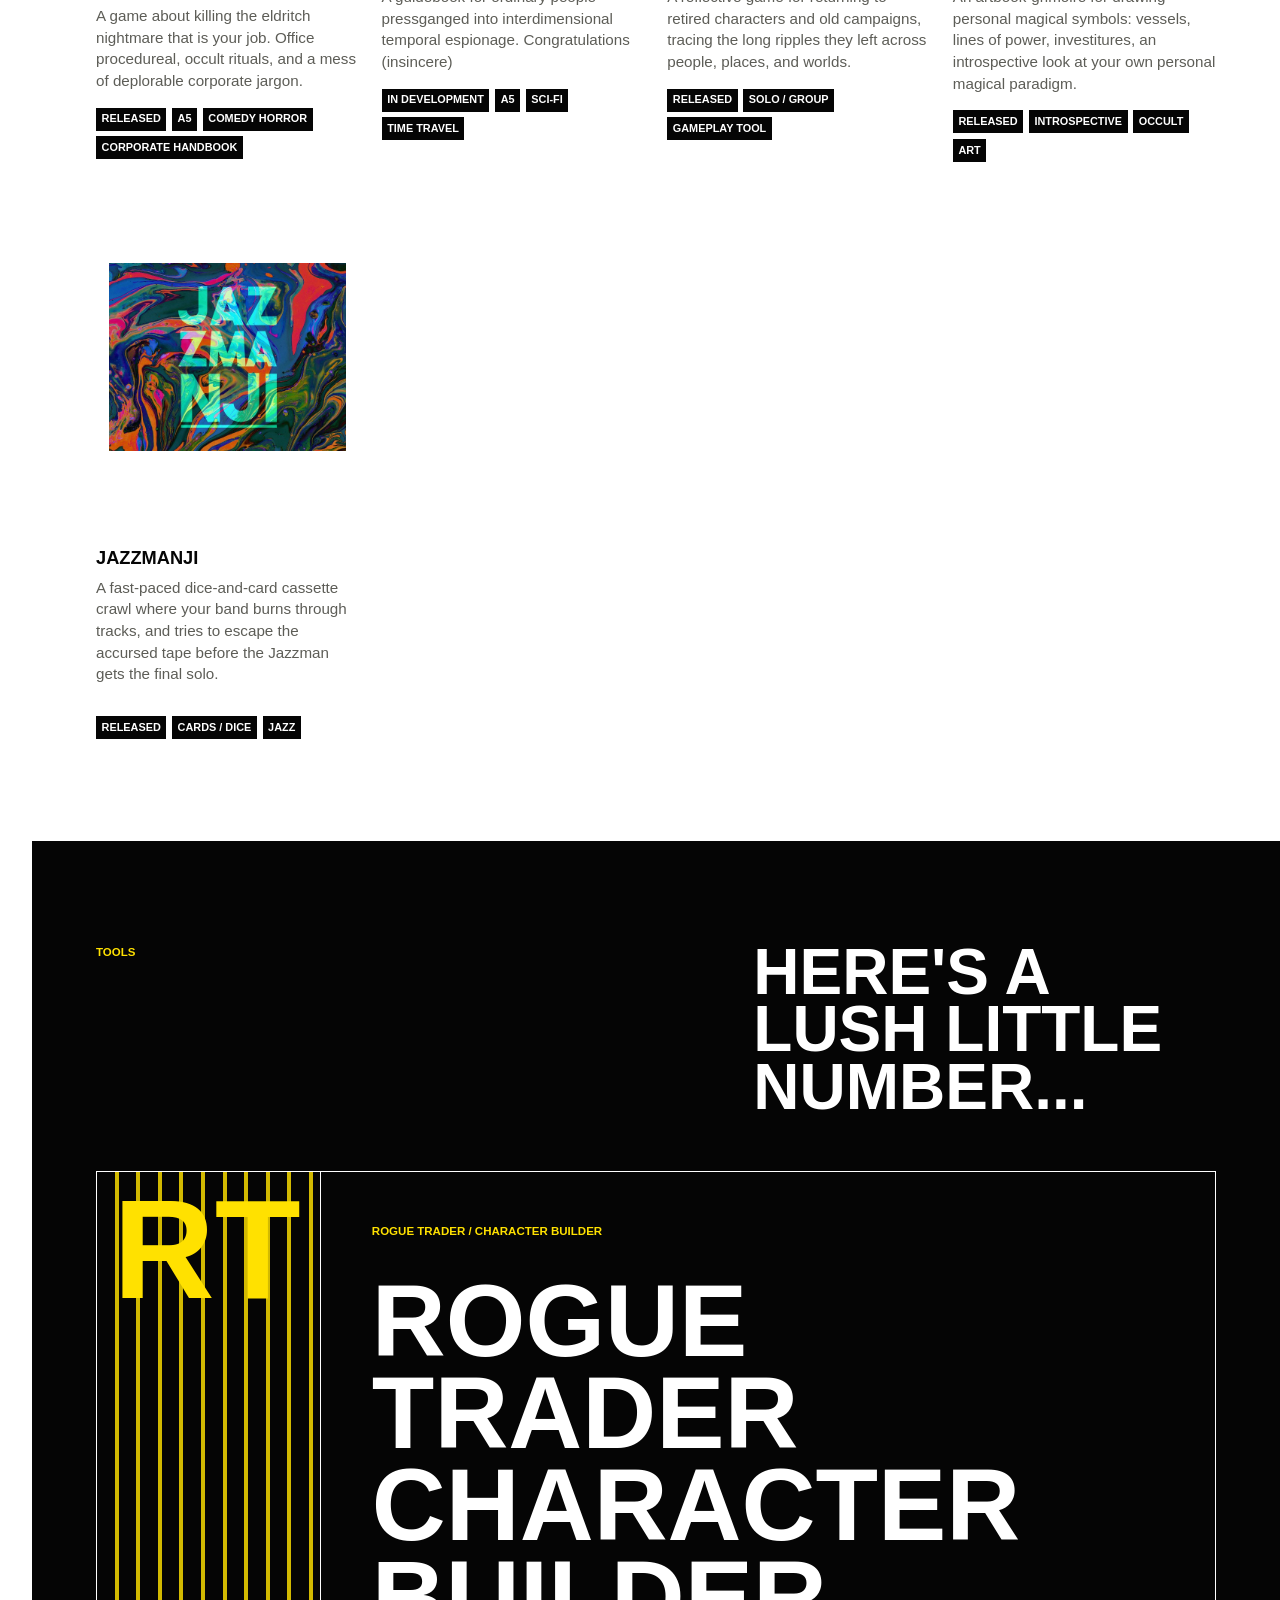
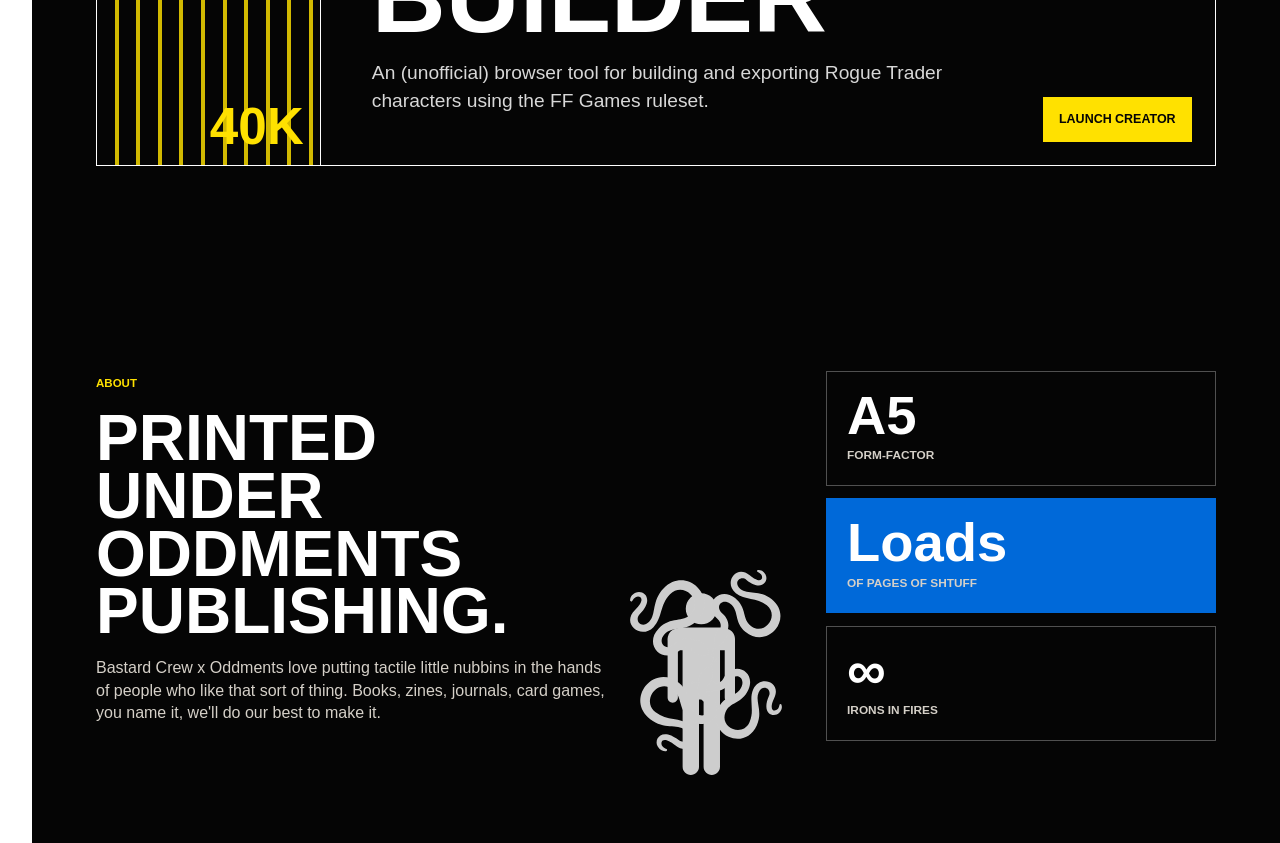
==== commit a3149fd0: "Update index.html" ====
--- a/index.html
+++ b/index.html
@@ -152,7 +152,7 @@
       </section>
     </main>
 
-    <footer class="site-footer" id="contact" data-cy="contact-section">
+    <!--<footer class="site-footer" id="contact" data-cy="contact-section">
       <div>
         <p class="eyebrow">Stay in the loop</p>
         <h2 data-cy="mailing-list-title">Join the mailing list to hear what we're up to.</h2>
@@ -165,7 +165,7 @@
         </div>
         <p class="form-note" data-cy="mailing-list-note">This doesn't work yet, sorry D:</p>
       </form>
-    </footer>
+    </footer> -->
 
     <script src="script.js"></script>
   </body>
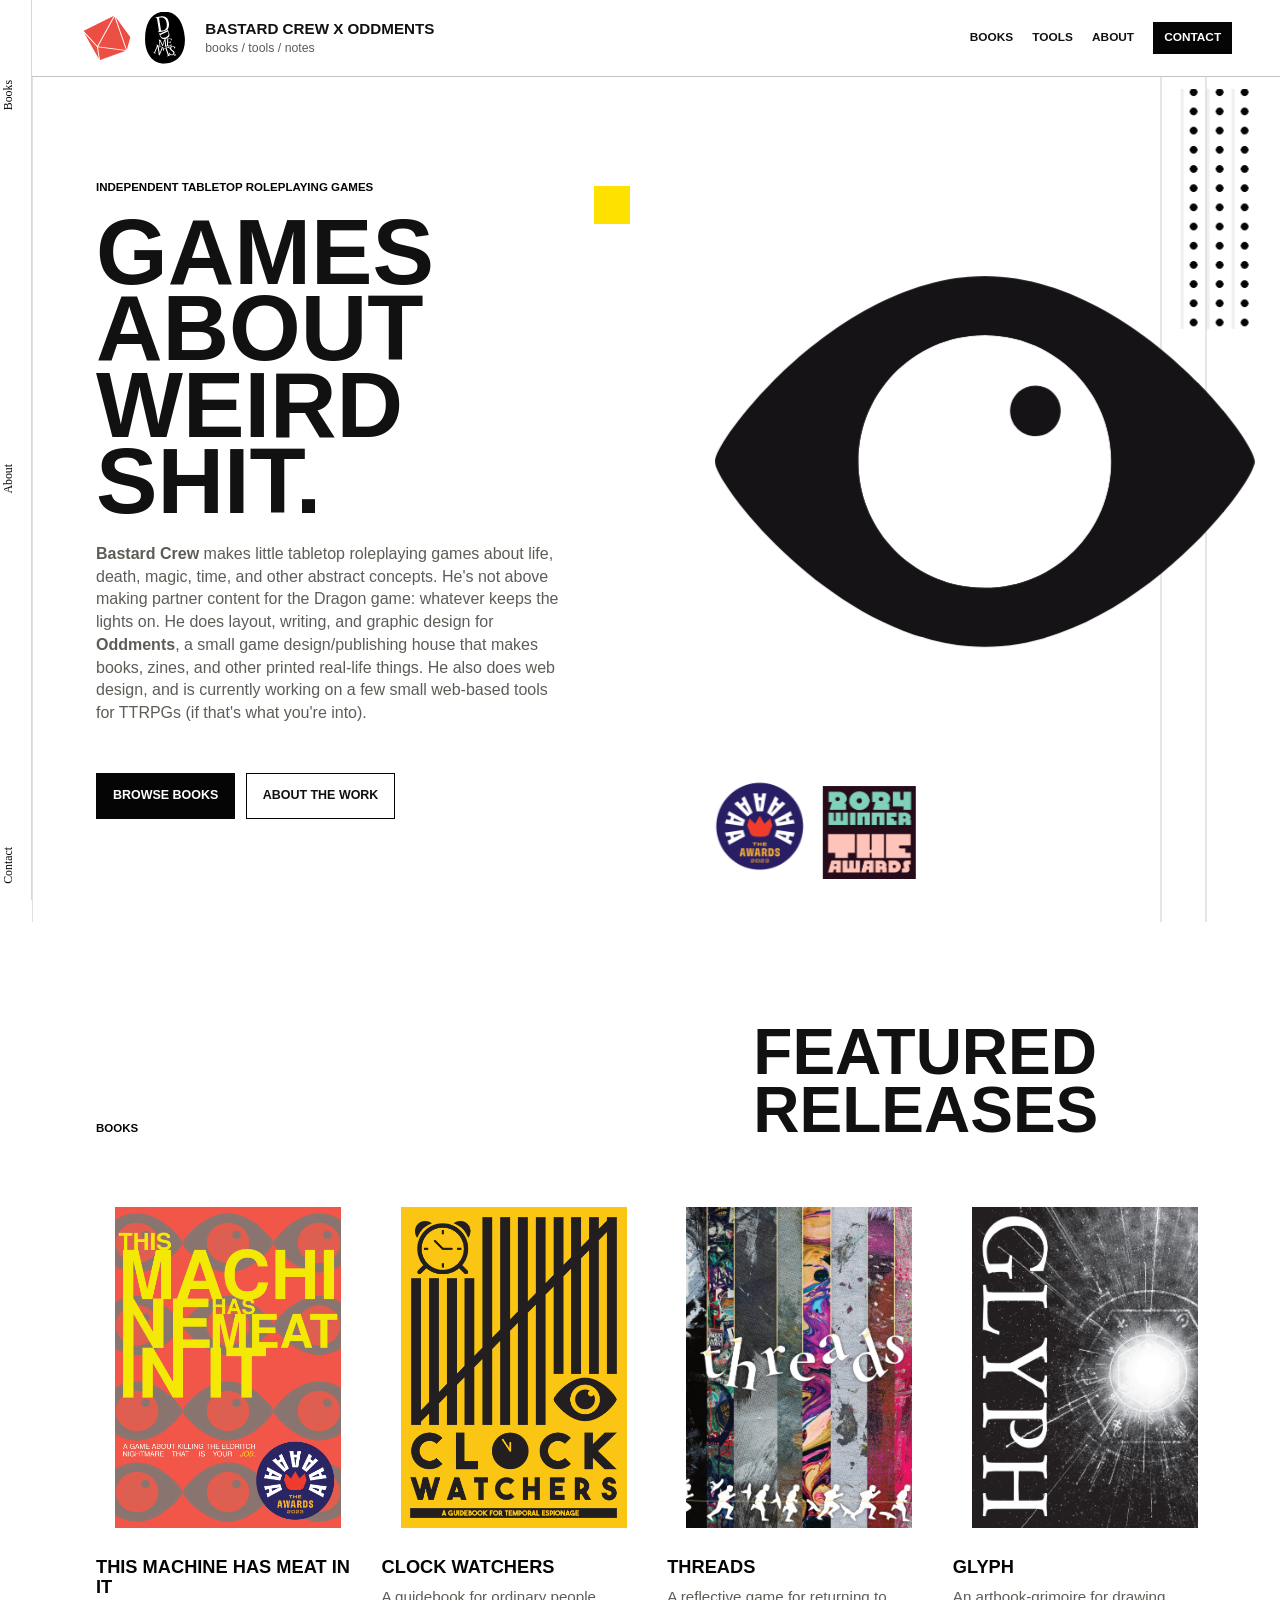
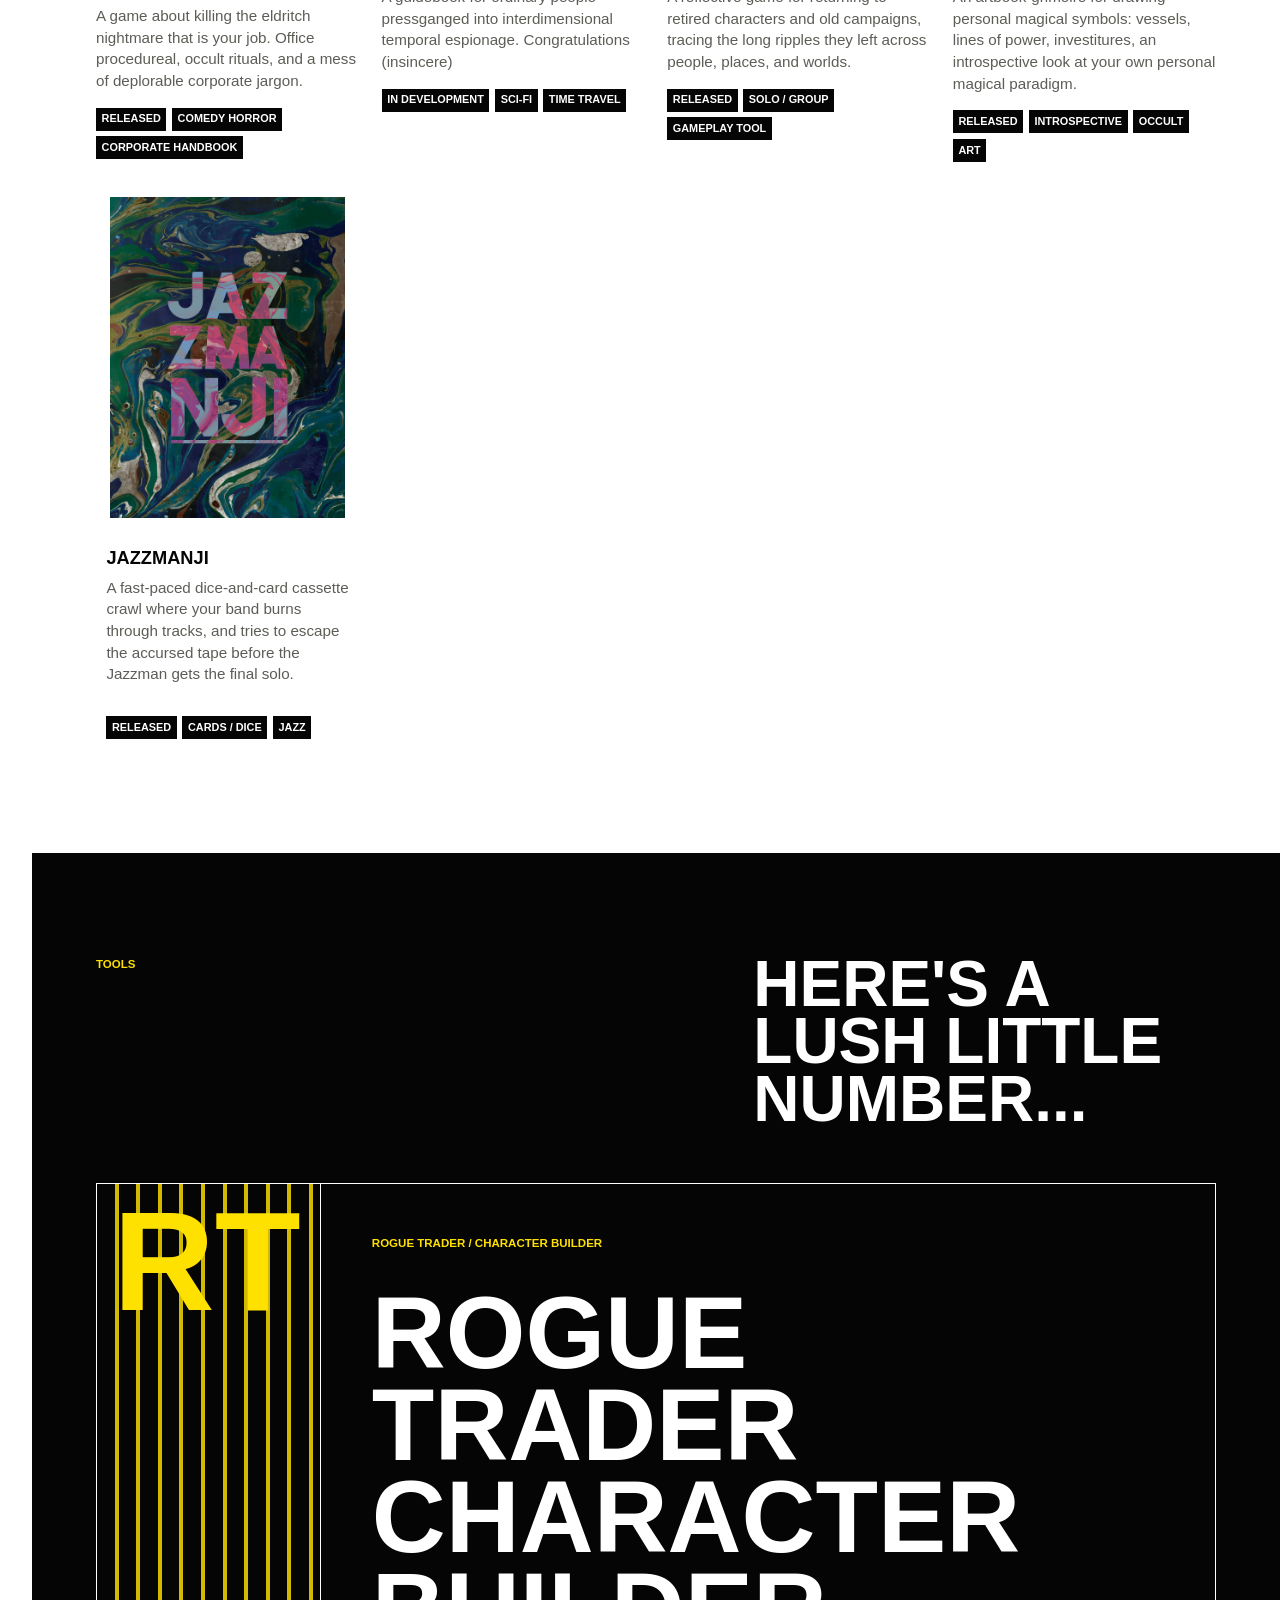
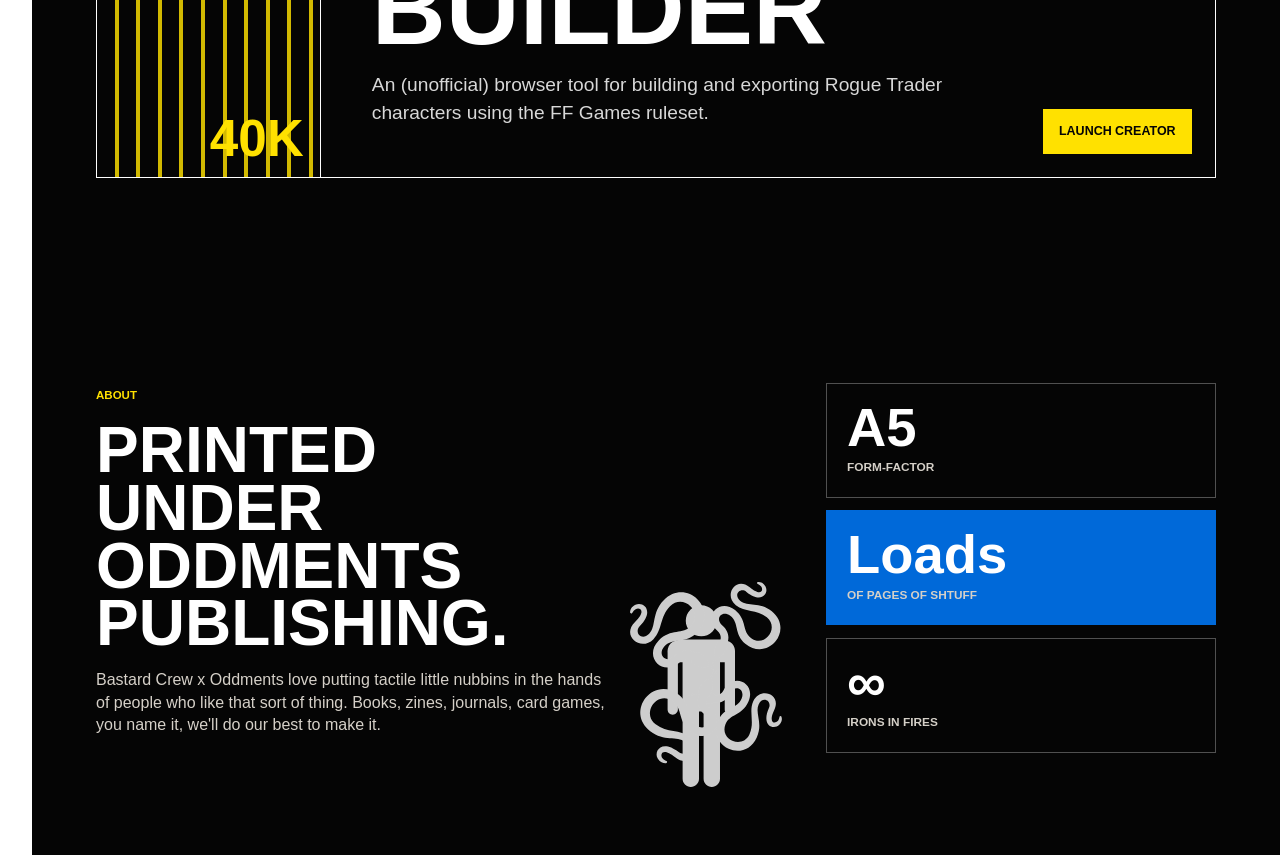
==== commit 1690de6c: "Update index.html" ====
--- a/index.html
+++ b/index.html
@@ -9,6 +9,11 @@
       content="A personal TTRPG creator website for showcasing books, play aids, and strange tabletop work."
     >
     <link rel="icon" href="assets/polyhedral-logo.svg" type="image/svg+xml">
+    <link rel="prefetch" href="threads.html" as="document">
+    <link rel="prefetch" href="glyph.html" as="document">
+    <link rel="prefetch" href="assets/threads-tarot.jpg" as="image">
+    <link rel="prefetch" href="assets/threads-glitched-mountains.jpg" as="image">
+    <link rel="prefetch" href="assets/glyph-page-12-hero.jpg" as="image">
     <link rel="stylesheet" href="styles.css">
   </head>
   <body data-cy="page-home">
--- a/styles.css
+++ b/styles.css
@@ -1,2384 +1 @@
-:root {
-  color-scheme: light;
-  --black: #050505;
-  --ink: #111111;
-  --muted: #5d5d57;
-  --paper: #ffffff;
-  --paper-cool: #ffffff;
-  --paper-warm: #ffffff;
-  --blue: #0069d9;
-  --yellow: #ffe100;
-  --red: #f25045;
-  --book-hover: #0057d9;
-  --green: #00a987;
-  --pink: #ff3ea5;
-  --teal-dark: #174f52;
-  --grey-meat: #8d817c;
-  --white: #ffffff;
-}
-
-* {
-  box-sizing: border-box;
-}
-
-html {
-  scroll-behavior: smooth;
-}
-
-body {
-  margin: 0;
-  background:
-    linear-gradient(90deg, transparent 0 2rem, rgba(5, 5, 5, 0.12) 2rem 2.08rem, transparent 2.08rem),
-    var(--paper);
-  color: var(--ink);
-  font-family: "Arial Narrow", Arial, "Helvetica Neue", Helvetica, sans-serif;
-  line-height: 1.42;
-}
-
-a {
-  color: inherit;
-}
-
-.scroll-float {
-  transform: translate3d(var(--float-x, 0), var(--float-y, 0), 0);
-  will-change: transform;
-}
-
-.page-rail {
-  position: fixed;
-  inset: 0 auto 0 0;
-  z-index: 20;
-  display: flex;
-  flex-direction: column;
-  justify-content: space-between;
-  width: 2rem;
-  padding: 5rem 0 1rem;
-  border-right: 1px solid rgba(5, 5, 5, 0.16);
-  background: rgba(255, 255, 255, 0.88);
-  color: var(--black);
-  font-family: Georgia, "Times New Roman", serif;
-  font-size: 0.74rem;
-}
-
-.page-rail span {
-  writing-mode: vertical-rl;
-  transform: rotate(180deg);
-}
-
-.site-header,
-main,
-.site-footer {
-  margin-left: 2rem;
-}
-
-.site-header {
-  position: sticky;
-  top: 0;
-  z-index: 10;
-  display: grid;
-  grid-template-columns: minmax(0, 1fr) auto;
-  align-items: center;
-  gap: 1.5rem;
-  min-height: 4.8rem;
-  padding: 0 clamp(1rem, 4vw, 3rem);
-  background: rgba(255, 255, 255, 0.94);
-  border-bottom: 1px solid rgba(5, 5, 5, 0.24);
-}
-
-.brand {
-  display: inline-grid;
-  grid-template-columns: auto minmax(0, 1fr);
-  align-items: center;
-  gap: 0.85rem;
-  max-width: 36rem;
-}
-
-.logo-stack {
-  display: inline-flex;
-  align-items: center;
-  gap: 0.28rem;
-  align-self: center;
-}
-
-.logo-link {
-  display: grid;
-  width: 3.35rem;
-  height: 3.35rem;
-  place-items: center;
-  background: var(--paper);
-  text-decoration: none;
-  transform: scale(1);
-  transform-origin: center;
-  transition:
-    filter 170ms ease,
-    transform 170ms ease;
-}
-
-.logo-link.is-logo-hovered,
-.logo-link:focus-visible {
-  position: relative;
-  z-index: 2;
-  filter: contrast(1.08);
-  transform: scale(1.16);
-}
-
-.logo-link:focus-visible {
-  outline: 2px solid var(--black);
-  outline-offset: 0.18rem;
-}
-
-.logo-link img {
-  display: block;
-  width: 100%;
-  height: 100%;
-  object-fit: contain;
-}
-
-.logo-link-poly img {
-  width: 3.02rem;
-  height: 3.02rem;
-}
-
-.logo-link-oddments img {
-  width: 2.62rem;
-  height: 3.28rem;
-  transform: translateY(-0.02rem);
-}
-
-.brand-copy {
-  text-decoration: none;
-}
-
-.brand-copy strong,
-.brand-copy small {
-  display: block;
-}
-
-.brand-copy strong {
-  font-size: 0.95rem;
-  font-weight: 900;
-  letter-spacing: 0;
-  text-transform: uppercase;
-}
-
-.brand-copy small {
-  color: var(--muted);
-  font-size: 0.77rem;
-}
-
-.main-nav {
-  display: flex;
-  align-items: center;
-  gap: 1.2rem;
-  font-size: 0.74rem;
-  font-weight: 900;
-  text-transform: uppercase;
-}
-
-.main-nav a {
-  position: relative;
-  text-decoration: none;
-}
-
-.main-nav a::after {
-  content: "";
-  position: absolute;
-  left: 0;
-  right: 0;
-  bottom: -0.35rem;
-  height: 0.18rem;
-  background: transparent;
-}
-
-.main-nav a:hover::after,
-.main-nav a:focus-visible::after {
-  background: var(--black);
-}
-
-.nav-cta {
-  padding: 0.48rem 0.68rem;
-  background: var(--black);
-  color: var(--paper);
-}
-
-.hero {
-  position: relative;
-  display: grid;
-  grid-template-columns: minmax(0, 0.92fr) minmax(21rem, 1fr);
-  min-height: calc(100svh - 4.8rem);
-  overflow: hidden;
-}
-
-.hero::before {
-  content: "";
-  position: absolute;
-  z-index: 0;
-  top: 6.8rem;
-  left: 45%;
-  width: 18rem;
-  height: 2.4rem;
-  background: var(--yellow);
-}
-
-.hero-copy {
-  position: relative;
-  z-index: 1;
-  display: flex;
-  flex-direction: column;
-  justify-content: center;
-  min-width: 0;
-  padding: clamp(3rem, 8vw, 7rem) clamp(1.2rem, 5vw, 4.5rem);
-}
-
-.eyebrow {
-  display: inline-flex;
-  width: fit-content;
-  margin: 0 0 1.2rem;
-  color: var(--black);
-  font-size: 0.72rem;
-  font-weight: 900;
-  letter-spacing: 0;
-  text-transform: uppercase;
-}
-
-h1,
-h2,
-h3,
-p {
-  margin-top: 0;
-}
-
-h1 {
-  max-width: 10ch;
-  margin-bottom: 1.4rem;
-  font-size: clamp(3.2rem, 7.2vw, 7.6rem);
-  font-weight: 900;
-  letter-spacing: 0;
-  line-height: 0.83;
-  text-transform: uppercase;
-}
-
-h2 {
-  max-width: 13ch;
-  margin-bottom: 1rem;
-  font-size: clamp(2.2rem, 5vw, 5.6rem);
-  font-weight: 900;
-  letter-spacing: 0;
-  line-height: 0.9;
-  text-transform: uppercase;
-}
-
-h3 {
-  margin-bottom: 0.6rem;
-  font-size: 1.14rem;
-  font-weight: 900;
-  letter-spacing: 0;
-  line-height: 1.05;
-  text-transform: uppercase;
-}
-
-.hero-copy p:not(.eyebrow) {
-  max-width: 39rem;
-  color: var(--muted);
-  font-size: 1rem;
-}
-
-.hero-jp {
-  margin-top: 1.4rem;
-  color: var(--black) !important;
-  font-size: 0.92rem !important;
-  font-weight: 900;
-  letter-spacing: 0;
-}
-
-.hero-actions {
-  display: flex;
-  flex-wrap: wrap;
-  gap: 0.65rem;
-  margin-top: 2rem;
-}
-
-.button {
-  display: inline-flex;
-  align-items: center;
-  justify-content: center;
-  min-height: 2.9rem;
-  padding: 0.8rem 1rem;
-  border: 1px solid var(--black);
-  font-size: 0.78rem;
-  font-weight: 900;
-  text-decoration: none;
-  text-transform: uppercase;
-}
-
-.button.primary {
-  background: var(--black);
-  color: var(--paper);
-}
-
-.button.secondary {
-  background: transparent;
-}
-
-.button.secondary:hover,
-.button.secondary:focus-visible {
-  background: var(--yellow);
-  outline: 0;
-}
-
-.hero-art {
-  position: relative;
-  min-height: 38rem;
-  background:
-    linear-gradient(90deg, transparent 0 calc(100% - 7.5rem), rgba(5, 5, 5, 0.1) calc(100% - 7.5rem) calc(100% - 7.36rem), transparent calc(100% - 7.36rem)),
-    linear-gradient(90deg, transparent 0 calc(100% - 4.7rem), rgba(5, 5, 5, 0.1) calc(100% - 4.7rem) calc(100% - 4.56rem), transparent calc(100% - 4.56rem)),
-    var(--white);
-  overflow: hidden;
-}
-
-.hero-glyph {
-  position: absolute;
-  inset: 6% 4% 15% 13%;
-}
-
-.hero-glyph::before,
-.hero-glyph::after {
-  content: "";
-  position: absolute;
-  inset: 0;
-  background-position: center;
-  background-repeat: no-repeat;
-  background-size: contain;
-}
-
-.hero-glyph::before {
-  background-image: url("assets/vector-eye.svg");
-}
-
-.hero-glyph::after {
-  background-image: url("assets/vector-eye-closed.svg");
-  opacity: 0;
-}
-
-.hero-glyph span {
-  display: none;
-}
-
-.hero-glyph.is-blinking::before {
-  animation: hero-eye-open 420ms steps(1, end);
-}
-
-.hero-glyph.is-blinking::after {
-  animation: hero-eye-closed 420ms steps(1, end);
-}
-
-@keyframes hero-eye-open {
-  0%,
-  100% {
-    opacity: 1;
-  }
-
-  35%,
-  66% {
-    opacity: 0;
-  }
-}
-
-@keyframes hero-eye-closed {
-  0%,
-  100% {
-    opacity: 0;
-  }
-
-  35%,
-  66% {
-    opacity: 1;
-  }
-}
-
-.glyph-ring {
-  position: absolute;
-  top: 0;
-  right: 1%;
-  width: min(38vw, 31rem);
-  aspect-ratio: 1;
-  border: clamp(1.6rem, 3vw, 2.6rem) solid var(--black);
-  border-right-color: transparent;
-  border-radius: 50%;
-}
-
-.glyph-shelf,
-.glyph-cross,
-.glyph-stem {
-  position: absolute;
-  background: var(--black);
-}
-
-.glyph-shelf {
-  top: 35%;
-  right: 0;
-  width: 52%;
-  height: clamp(1.1rem, 2vw, 1.9rem);
-}
-
-.glyph-stem {
-  bottom: 3%;
-  right: 31%;
-  width: clamp(1.6rem, 3vw, 2.4rem);
-  height: 45%;
-}
-
-.glyph-cross {
-  bottom: 21%;
-  right: -2%;
-  width: 70%;
-  height: clamp(1.5rem, 2.7vw, 2.4rem);
-}
-
-.hero-tabs {
-  position: absolute;
-  top: 0;
-  right: 1.4rem;
-  display: grid;
-  grid-template-columns: repeat(3, 1.25rem);
-  gap: 0.35rem;
-  height: 15rem;
-}
-
-.hero-tabs span {
-  background:
-    radial-gradient(circle, var(--black) 0 0.22rem, transparent 0.25rem) 50% 2rem / 100% 1.2rem repeat-y,
-    var(--paper-cool);
-  box-shadow: -0.2rem 0 0 rgba(5, 5, 5, 0.06);
-}
-
-.book-cover span {
-  font-size: 0.68rem;
-  font-weight: 900;
-  text-transform: uppercase;
-}
-
-.vertical-note {
-  position: absolute;
-  right: 5.4rem;
-  bottom: 17%;
-  color: var(--black);
-  font-size: 1rem;
-  font-weight: 900;
-  letter-spacing: 0;
-  line-height: 1.25;
-  writing-mode: vertical-rl;
-}
-
-.award-badges {
-  position: absolute;
-  left: 11%;
-  bottom: 9%;
-  z-index: 3;
-  display: flex;
-  align-items: end;
-  gap: clamp(0.45rem, 1.2vw, 0.75rem);
-}
-
-.award-badge {
-  display: block;
-  width: min(6.4rem, 17vw);
-  height: auto;
-}
-
-.award-badge-2024 {
-  width: min(5.8rem, 15vw);
-}
-
-.section {
-  padding: clamp(4rem, 8vw, 7rem) clamp(1.2rem, 5vw, 4.5rem);
-  scroll-margin-top: 5.2rem;
-}
-
-.section-heading {
-  display: flex;
-  align-items: end;
-  justify-content: space-between;
-  gap: 1rem;
-  margin-bottom: 2.4rem;
-}
-
-.books-section {
-  background: var(--paper);
-}
-
-.book-grid {
-  display: grid;
-  grid-template-columns: repeat(auto-fit, minmax(13.5rem, 1fr));
-  gap: clamp(1rem, 2vw, 1.4rem);
-}
-
-.book-card {
-  --tilt-x: 0deg;
-  --tilt-y: 0deg;
-  --lift: 0px;
-  position: relative;
-  isolation: isolate;
-  display: grid;
-  grid-template-rows: auto 1fr;
-  gap: 1.1rem;
-  min-height: 31rem;
-  padding: 0;
-  background: transparent;
-  outline: 0;
-  transform: translateY(var(--lift));
-  transition:
-    filter 180ms ease,
-    transform 180ms ease;
-}
-
-.book-card::after {
-  content: "";
-  position: absolute;
-  inset: -0.35rem;
-  z-index: -1;
-  background: var(--book-hover);
-  opacity: 0;
-  transform: translate(0.28rem, 0.28rem);
-  transition:
-    opacity 180ms ease,
-    transform 180ms ease;
-}
-
-.book-card.is-hovered,
-.book-card:focus-visible,
-.book-card:focus-within {
-  --lift: -4px;
-}
-
-.book-card.is-hovered::after,
-.book-card:focus-visible::after,
-.book-card:focus-within::after {
-  opacity: 1;
-  transform: translate(0.16rem, 0.16rem);
-}
-
-.book-card:focus-visible,
-.book-card:focus-within {
-  outline: 2px solid var(--black);
-  outline-offset: 0.45rem;
-}
-
-.book-card-link {
-  position: absolute;
-  inset: 0;
-  z-index: 2;
-  text-decoration: none;
-}
-
-.book-cover {
-  position: relative;
-  display: flex;
-  flex-direction: column;
-  justify-content: space-between;
-  width: 100%;
-  aspect-ratio: 0.76;
-  padding: 1rem;
-  background: var(--white);
-  color: var(--black);
-  overflow: hidden;
-  transform: perspective(900px) rotateX(var(--tilt-x)) rotateY(var(--tilt-y));
-  transform-origin: center;
-  transition:
-    filter 180ms ease,
-    transform 180ms ease;
-}
-
-.book-cover-image {
-  display: block;
-  width: 100%;
-  height: auto;
-  padding: clamp(0.55rem, 1.2vw, 0.8rem);
-  border: 0;
-  object-fit: contain;
-  background: var(--white);
-  transition:
-    background 180ms ease,
-    filter 180ms ease,
-    transform 180ms ease;
-}
-
-.book-card.is-hovered .book-cover,
-.book-card:focus-visible .book-cover,
-.book-card:focus-within .book-cover {
-  filter: saturate(1.04) contrast(1.03);
-}
-
-.book-card.is-hovered .book-cover-image,
-.book-card:focus-visible .book-cover-image,
-.book-card:focus-within .book-cover-image {
-  background: var(--book-hover);
-}
-
-.cover-machine {
-  background:
-    linear-gradient(rgba(242, 80, 69, 0.88), rgba(242, 80, 69, 0.88)),
-    url("assets/tmhmit-banner-eyes.png") center / cover,
-    var(--red);
-  color: var(--yellow);
-}
-
-.cover-machine::before {
-  content: "";
-  position: absolute;
-  inset: auto 1rem 1rem auto;
-  width: 5.5rem;
-  aspect-ratio: 1;
-  background: url("assets/tmhmit-awards-badge.png") center / contain no-repeat;
-}
-
-.cover-memo {
-  background:
-    linear-gradient(90deg, var(--red) 0 0.65rem, transparent 0.65rem),
-    linear-gradient(0deg, transparent 0 82%, var(--paper-warm) 82% 100%),
-    var(--white);
-  color: var(--black);
-}
-
-.cover-clock {
-  background: var(--yellow);
-  color: var(--black);
-}
-
-.cover-memo::before {
-  content: "";
-  position: absolute;
-  top: 21%;
-  left: 1.25rem;
-  width: 78%;
-  height: 0.9rem;
-  background: var(--black);
-  box-shadow:
-    0 2.3rem 0 var(--black),
-    0 4.6rem 0 var(--black);
-}
-
-.cover-gold {
-  background:
-    linear-gradient(0deg, #5a5a56 0 100%),
-    #5a5a56;
-  color: var(--yellow);
-}
-
-.cover-gold::before {
-  content: "";
-  position: absolute;
-  top: 19%;
-  left: 20%;
-  width: 3.7rem;
-  aspect-ratio: 1;
-  border-radius: 50%;
-  background: var(--yellow);
-}
-
-.cover-gold::after {
-  content: "";
-  position: absolute;
-  inset: 9% 14% auto auto;
-  width: 1px;
-  height: 68%;
-  background: var(--yellow);
-}
-
-.book-cover strong {
-  position: relative;
-  z-index: 1;
-  max-width: 8ch;
-  font-size: 1.48rem;
-  font-weight: 900;
-  line-height: 0.92;
-  text-transform: uppercase;
-}
-
-.book-card > div:last-child {
-  display: grid;
-  grid-template-rows: auto 1fr auto;
-  padding-right: 0.5rem;
-}
-
-.book-card p {
-  color: var(--muted);
-  font-size: 0.95rem;
-  transition: color 180ms ease;
-}
-
-.book-card h3 {
-  color: var(--black);
-  text-decoration: underline;
-  text-decoration-color: transparent;
-  text-decoration-thickness: 0.14em;
-  text-underline-offset: 0.16em;
-  transition:
-    color 180ms ease,
-    text-decoration-color 180ms ease;
-}
-
-.book-card.is-hovered h3,
-.book-card:focus-visible h3,
-.book-card:focus-within h3 {
-  color: var(--white);
-  text-decoration-color: var(--white);
-}
-
-.book-card.is-hovered p,
-.book-card:focus-visible p,
-.book-card:focus-within p {
-  color: var(--white);
-}
-
-.book-meta {
-  display: flex;
-  flex-wrap: wrap;
-  gap: 0.35rem;
-  margin-top: 1rem;
-  font-size: 0.68rem;
-  font-weight: 900;
-  text-transform: uppercase;
-}
-
-.book-meta span {
-  padding: 0.24rem 0.35rem;
-  background: var(--black);
-  color: var(--paper);
-  transition:
-    background 180ms ease,
-    color 180ms ease;
-}
-
-.book-card.is-hovered .book-meta span,
-.book-card:focus-visible .book-meta span,
-.book-card:focus-within .book-meta span {
-  background: var(--white);
-  color: var(--book-hover);
-}
-
-.tools-section {
-  background: var(--black);
-  color: var(--white);
-}
-
-.tools-section .section-heading {
-  align-items: start;
-}
-
-.tools-section .eyebrow {
-  color: var(--yellow);
-}
-
-.tool-card {
-  position: relative;
-  display: grid;
-  grid-template-columns: minmax(8rem, 0.32fr) minmax(0, 1fr) auto;
-  align-items: stretch;
-  gap: 0;
-  border: 1px solid var(--white);
-  background: var(--black);
-}
-
-.tool-card-mark {
-  display: grid;
-  align-content: space-between;
-  min-height: 18rem;
-  padding: 1rem;
-  border-right: 1px solid var(--white);
-  background:
-    repeating-linear-gradient(
-      90deg,
-      transparent 0 1.1rem,
-      rgba(255, 225, 0, 0.82) 1.1rem 1.35rem
-    ),
-    var(--black);
-  color: var(--yellow);
-  font-weight: 900;
-  line-height: 0.88;
-  text-transform: uppercase;
-}
-
-.tool-card-mark span:first-child {
-  font-size: clamp(4.5rem, 11vw, 10rem);
-}
-
-.tool-card-mark span:last-child {
-  justify-self: end;
-  font-size: clamp(1.6rem, 4vw, 3.4rem);
-}
-
-.tool-card-copy {
-  display: grid;
-  align-content: center;
-  gap: 1rem;
-  padding: clamp(1.4rem, 4vw, 3.6rem);
-}
-
-.tool-card-copy h3 {
-  max-width: 12ch;
-  margin: 0;
-  color: var(--white);
-  font-size: clamp(2.6rem, 8vw, 7rem);
-  font-weight: 900;
-  line-height: 0.9;
-  text-transform: uppercase;
-}
-
-.tool-card-copy p:not(.eyebrow) {
-  max-width: 42rem;
-  margin: 0;
-  color: #d8d8d8;
-  font-size: clamp(1rem, 1.5vw, 1.2rem);
-}
-
-.tool-card .button {
-  align-self: end;
-  margin: clamp(1rem, 2vw, 1.4rem);
-  background: var(--yellow);
-  color: var(--black);
-}
-
-.machine-page {
-  --machine-red: #f25045;
-  --machine-yellow: #fff200;
-  --machine-dark: #100d0f;
-  --machine-meat: #8d817c;
-  --machine-pink: #ffc2b8;
-  background:
-    linear-gradient(90deg, transparent 0 2rem, rgba(255, 242, 0, 0.28) 2rem 2.08rem, transparent 2.08rem),
-    var(--machine-dark);
-  color: var(--paper);
-}
-
-.machine-page .site-header {
-  background: rgba(16, 13, 15, 0.94);
-  border-bottom-color: rgba(255, 242, 0, 0.42);
-}
-
-.machine-page .brand-copy small,
-.machine-page .main-nav a {
-  color: var(--paper);
-}
-
-.machine-page .nav-cta {
-  background: var(--machine-yellow);
-  color: var(--machine-dark);
-}
-
-.machine-page .main-nav .nav-cta {
-  color: var(--machine-dark);
-}
-
-.machine-page .logo-link {
-  background: var(--machine-dark);
-}
-
-.machine-rail {
-  border-right-color: rgba(255, 242, 0, 0.34);
-  background: rgba(16, 13, 15, 0.92);
-  color: var(--machine-yellow);
-}
-
-.machine-hero {
-  position: relative;
-  display: grid;
-  grid-template-columns: minmax(0, 0.9fr) minmax(20rem, 0.78fr);
-  gap: clamp(2rem, 5vw, 6rem);
-  min-height: calc(100svh - 4.8rem);
-  padding: clamp(4rem, 8vw, 7rem) clamp(1.2rem, 5vw, 4.5rem);
-  background:
-    linear-gradient(90deg, rgba(242, 80, 69, 0.98) 0 58%, transparent 58%),
-    radial-gradient(circle at 78% 34%, rgba(255, 242, 0, 0.22) 0 0.5rem, transparent 0.55rem) 0 0 / 5.2rem 5.2rem,
-    var(--machine-dark);
-  overflow: hidden;
-}
-
-.machine-hero-copy {
-  position: relative;
-  z-index: 1;
-  align-self: center;
-  max-width: 48rem;
-}
-
-.machine-hero .eyebrow,
-.meat-reveal .eyebrow,
-.machine-buy .eyebrow {
-  color: var(--machine-yellow);
-}
-
-.machine-reports .eyebrow {
-  color: var(--machine-dark);
-}
-
-.machine-hero h1 {
-  max-width: 8.5ch;
-  color: var(--machine-yellow);
-  font-size: clamp(4.5rem, 10vw, 10.5rem);
-  line-height: 0.78;
-}
-
-.machine-hero-copy p:not(.eyebrow) {
-  max-width: 37rem;
-  color: var(--machine-dark);
-  font-size: clamp(1rem, 1.4vw, 1.22rem);
-}
-
-.machine-actions {
-  display: flex;
-  flex-wrap: wrap;
-  gap: 0.65rem;
-  margin-top: 2rem;
-}
-
-.machine-page .button.primary {
-  background: var(--machine-dark);
-  color: var(--machine-yellow);
-}
-
-.machine-page .button.secondary {
-  background: var(--paper);
-  color: var(--machine-dark);
-}
-
-.machine-glyph-stage {
-  position: relative;
-  z-index: 1;
-  display: grid;
-  align-self: center;
-  margin-left: clamp(1.5rem, 3.2vw, 4rem);
-  min-height: 34rem;
-  padding: clamp(1rem, 2vw, 1.6rem);
-  background:
-    radial-gradient(circle, rgba(255, 242, 0, 0.34) 0 0.32rem, transparent 0.36rem) 0 0 / 4.2rem 4.2rem,
-    var(--machine-dark);
-}
-
-.machine-glyph-strip {
-  position: relative;
-  z-index: 1;
-  display: grid;
-  grid-template-columns: repeat(2, minmax(0, 1fr));
-  gap: 0.85rem;
-  width: min(38rem, 100%);
-  align-self: center;
-  justify-self: center;
-}
-
-.machine-glyph-strip figure {
-  position: relative;
-  display: grid;
-  min-height: clamp(12rem, 18vw, 17rem);
-  margin: 0;
-  border: 1px solid var(--machine-yellow);
-  background:
-    linear-gradient(135deg, transparent 0 74%, var(--machine-red) 74%),
-    var(--paper);
-}
-
-.machine-glyph-strip img {
-  display: block;
-  width: 100%;
-  height: 100%;
-  max-height: 13rem;
-  padding: clamp(1.1rem, 3vw, 2rem);
-  object-fit: contain;
-  filter: contrast(1.08);
-}
-
-.machine-glyph-strip figcaption {
-  position: absolute;
-  left: 0.55rem;
-  bottom: 0.55rem;
-  max-width: calc(100% - 1.1rem);
-  padding: 0.34rem 0.48rem;
-  background: var(--machine-dark);
-  color: var(--machine-yellow);
-  font-size: 0.68rem;
-  font-weight: 900;
-  line-height: 1;
-  text-transform: uppercase;
-}
-
-.machine-reports {
-  display: grid;
-  grid-template-columns: minmax(0, 0.75fr) minmax(0, 1fr);
-  gap: clamp(2rem, 5vw, 5rem);
-  padding: clamp(4rem, 8vw, 7rem) clamp(1.2rem, 5vw, 4.5rem);
-  background: var(--paper);
-  color: var(--machine-dark);
-}
-
-.machine-reports h2,
-.machine-buy h2 {
-  font-size: clamp(2.6rem, 5.8vw, 6rem);
-  line-height: 0.9;
-}
-
-.machine-report-grid {
-  display: grid;
-  grid-template-columns: repeat(3, minmax(0, 1fr));
-  gap: 0.75rem;
-}
-
-.machine-report-grid article {
-  min-height: 20rem;
-  padding: 1rem;
-  border: 1px solid var(--machine-dark);
-  background:
-    linear-gradient(0deg, transparent 0 70%, var(--machine-pink) 70%),
-    var(--white);
-}
-
-.machine-report-grid span {
-  display: inline-grid;
-  width: 2.1rem;
-  aspect-ratio: 1;
-  place-items: center;
-  background: var(--machine-dark);
-  color: var(--machine-yellow);
-  font-size: 0.74rem;
-  font-weight: 900;
-}
-
-.machine-report-grid h3 {
-  margin-top: 5.35rem;
-  font-size: clamp(1.55rem, 2.6vw, 2.5rem);
-  line-height: 0.9;
-}
-
-.machine-report-grid p {
-  color: var(--muted);
-}
-
-.meat-reveal {
-  min-height: 300vh;
-  background:
-    linear-gradient(90deg, var(--machine-red) 0 0.75rem, transparent 0.75rem),
-    var(--machine-dark);
-}
-
-.meat-reveal-sticky {
-  position: sticky;
-  top: 4.8rem;
-  display: grid;
-  min-height: calc(100svh - 4.8rem);
-  padding: clamp(3rem, 6vw, 5rem) clamp(1.2rem, 5vw, 4.5rem);
-  overflow: hidden;
-}
-
-.meat-reveal h2 {
-  position: relative;
-  z-index: 2;
-  max-width: 12ch;
-  color: var(--paper);
-  font-size: clamp(2.4rem, 5vw, 5.6rem);
-  line-height: 0.9;
-}
-
-.meat-text-field {
-  position: absolute;
-  inset: -70% -5vw -78% -4vw;
-  display: grid;
-  grid-template-columns: repeat(48, minmax(0, 1fr));
-  gap: clamp(0rem, 0.04vw, 0.04rem);
-  align-items: stretch;
-  overflow: hidden;
-}
-
-.meat-reveal-column {
-  position: relative;
-  z-index: 1;
-  display: grid;
-  grid-auto-rows: minmax(0, auto);
-  justify-items: center;
-  gap: clamp(0.18rem, 0.64vh, 0.48rem);
-  min-height: 100%;
-  margin: 0;
-  color: var(--paper);
-  font-weight: 900;
-  line-height: 0.88;
-  text-align: center;
-  text-transform: uppercase;
-  opacity: var(--meat-column-opacity, 0.4);
-  pointer-events: none;
-  transform: translate3d(var(--meat-shift-x, 0), var(--meat-shift-y, 0), 0);
-  transition:
-    color 160ms ease,
-    opacity 160ms ease;
-}
-
-.meat-reveal-column span {
-  display: block;
-  writing-mode: vertical-rl;
-  text-orientation: mixed;
-  font-size: clamp(0.82rem, 1.18vw, 2.08rem);
-  letter-spacing: 0;
-}
-
-.meat-reveal-column:nth-child(odd) {
-  align-self: start;
-}
-
-.meat-reveal-column:nth-child(even) {
-  align-self: end;
-}
-
-.kill-english {
-  color: var(--kill-english-color, var(--paper));
-  transition: color 180ms ease;
-}
-
-.kill-target {
-  color: var(--kill-english-color, var(--paper));
-  font-size: clamp(2.55rem, 5.8vw, 8rem);
-  transform: scale(var(--meat-target-scale, 0.96));
-  transform-origin: center;
-  transition:
-    color 180ms ease,
-    opacity 180ms ease,
-    transform 180ms ease;
-}
-
-.meat-reveal.is-locked .kill-english,
-.meat-reveal.is-locked .kill-target {
-  color: var(--kill-english-color, var(--machine-red));
-}
-
-.meat-reveal.is-locked .kill-target {
-  transform: scale(1);
-}
-
-.machine-buy {
-  display: grid;
-  grid-template-columns: minmax(0, 0.8fr) minmax(16rem, 0.45fr) auto;
-  align-items: end;
-  gap: clamp(1.4rem, 4vw, 3rem);
-  padding: clamp(4rem, 8vw, 7rem) clamp(1.2rem, 5vw, 4.5rem);
-  background: var(--machine-yellow);
-  color: var(--machine-dark);
-}
-
-.machine-buy .eyebrow {
-  color: var(--machine-red);
-}
-
-.machine-buy p {
-  max-width: 31rem;
-  color: var(--machine-dark);
-}
-
-.clock-page {
-  --clock-yellow: #f5c51f;
-  --clock-black: #151316;
-  --clock-paper: #ffffff;
-  --clock-grey: #dedbd2;
-  --clock-red: #f25045;
-  background:
-    linear-gradient(90deg, transparent 0 2rem, rgba(21, 19, 22, 0.18) 2rem 2.08rem, transparent 2.08rem),
-    var(--clock-yellow);
-  color: var(--clock-black);
-}
-
-.clock-page .site-header {
-  background: rgba(255, 255, 255, 0.94);
-  border-bottom-color: var(--clock-black);
-}
-
-.clock-page .nav-cta {
-  background: var(--clock-yellow);
-  color: var(--clock-black);
-}
-
-.clock-rail {
-  border-right-color: rgba(21, 19, 22, 0.32);
-  background: rgba(255, 255, 255, 0.84);
-}
-
-.clock-hero {
-  position: relative;
-  display: grid;
-  grid-template-columns: minmax(0, 0.86fr) minmax(20rem, 0.74fr);
-  min-height: calc(100vh - 5rem);
-  background:
-    repeating-linear-gradient(90deg, transparent 0 1.6rem, rgba(21, 19, 22, 0.2) 1.6rem 1.95rem),
-    var(--clock-yellow);
-  overflow: hidden;
-}
-
-.clock-hero-copy {
-  position: relative;
-  z-index: 1;
-  display: flex;
-  flex-direction: column;
-  justify-content: center;
-  padding: clamp(4rem, 8vw, 7rem) clamp(1.2rem, 5vw, 4.5rem);
-}
-
-.clock-hero .eyebrow,
-.clock-briefing .eyebrow,
-.clock-status .eyebrow {
-  color: var(--clock-black);
-}
-
-.clock-hero h1 {
-  max-width: 7.5ch;
-  font-size: clamp(4rem, 9.4vw, 9.8rem);
-  line-height: 0.78;
-  -webkit-text-stroke: clamp(0.035rem, 0.14vw, 0.12rem) var(--clock-yellow);
-  paint-order: stroke fill;
-  text-shadow: 0.04em 0.04em 0 rgba(245, 197, 31, 0.78);
-}
-
-.clock-hero-copy p:not(.eyebrow) {
-  max-width: 35rem;
-  font-size: clamp(1rem, 1.35vw, 1.2rem);
-}
-
-.clock-actions {
-  display: flex;
-  flex-wrap: wrap;
-  gap: 0.7rem;
-  margin-top: 1.3rem;
-}
-
-.clock-page .button.primary {
-  background: var(--clock-black);
-  color: var(--clock-yellow);
-}
-
-.clock-page .button.secondary {
-  background: var(--clock-paper);
-  color: var(--clock-black);
-}
-
-.clock-hero-system {
-  position: relative;
-  display: grid;
-  min-height: 34rem;
-  padding: clamp(2rem, 5vw, 4rem) clamp(1rem, 3vw, 2.2rem);
-  place-items: center;
-  background:
-    radial-gradient(circle, rgba(21, 19, 22, 0.92) 0 0.28rem, transparent 0.31rem) 0 0 / 4.8rem 4.8rem,
-    var(--clock-black);
-}
-
-.clock-hero-glyphs {
-  position: relative;
-  z-index: 1;
-  display: grid;
-  grid-template-columns: repeat(2, minmax(0, 1fr));
-  gap: clamp(1.25rem, 3vw, 3rem);
-  width: min(42rem, 88%);
-  background: var(--clock-black);
-}
-
-.clock-hero-glyphs figure {
-  position: relative;
-  display: grid;
-  min-height: clamp(12rem, 18vw, 19rem);
-  margin: 0;
-  padding: 0;
-  place-items: center;
-}
-
-.clock-hero-glyphs img {
-  display: block;
-  width: min(16.5rem, 92%);
-  max-height: 16.5rem;
-}
-
-.clock-briefing {
-  display: grid;
-  grid-template-columns: minmax(0, 0.78fr) minmax(0, 1fr);
-  gap: clamp(2rem, 5vw, 5rem);
-  padding: clamp(4rem, 8vw, 7rem) clamp(1.2rem, 5vw, 4.5rem);
-  background: var(--clock-paper);
-}
-
-.clock-briefing h2,
-.clock-status h2 {
-  font-size: clamp(2.8rem, 6vw, 6rem);
-  line-height: 0.88;
-}
-
-.clock-briefing-grid {
-  display: grid;
-  grid-template-columns: repeat(2, minmax(0, 1fr));
-  gap: 0.75rem;
-}
-
-.clock-briefing-grid article {
-  min-height: 17rem;
-  padding: 1rem;
-  border: 1px solid var(--clock-black);
-  background:
-    linear-gradient(0deg, transparent 0 64%, var(--clock-yellow) 64%),
-    var(--white);
-}
-
-.clock-briefing-grid span {
-  display: inline-grid;
-  width: 2.1rem;
-  aspect-ratio: 1;
-  place-items: center;
-  background: var(--clock-black);
-  color: var(--clock-yellow);
-  font-size: 0.74rem;
-  font-weight: 900;
-}
-
-.clock-briefing-grid h3 {
-  margin-top: 4.7rem;
-  font-size: clamp(1.6rem, 2.8vw, 2.7rem);
-  line-height: 0.9;
-}
-
-.clock-briefing-grid p {
-  color: var(--muted);
-}
-
-.clock-glyphs {
-  display: grid;
-  grid-template-columns: repeat(4, minmax(0, 1fr));
-  gap: 1px;
-  padding: 1px;
-  background: var(--clock-black);
-}
-
-.clock-glyphs figure {
-  position: relative;
-  display: grid;
-  min-height: 19rem;
-  margin: 0;
-  padding: 2.2rem;
-  place-items: center;
-  background:
-    linear-gradient(135deg, transparent 0 68%, var(--clock-yellow) 68%),
-    var(--clock-paper);
-}
-
-.clock-glyphs img {
-  width: min(10rem, 72%);
-  max-height: 10rem;
-}
-
-.clock-glyphs figcaption {
-  position: absolute;
-  left: 0.8rem;
-  bottom: 0.8rem;
-  padding: 0.38rem 0.5rem;
-  background: var(--clock-black);
-  color: var(--clock-yellow);
-  font-size: 0.72rem;
-  font-weight: 900;
-  text-transform: uppercase;
-}
-
-.clock-status {
-  display: grid;
-  grid-template-columns: minmax(0, 0.8fr) minmax(16rem, 0.45fr);
-  gap: clamp(2rem, 5vw, 5rem);
-  align-items: end;
-  padding: clamp(4rem, 8vw, 7rem) clamp(1.2rem, 5vw, 4.5rem);
-  background: var(--clock-yellow);
-}
-
-.clock-status p:not(.eyebrow) {
-  color: var(--clock-black);
-}
-
-@media (prefers-reduced-motion: reduce) {
-  .book-card,
-  .book-card::after,
-  .book-cover,
-  .hero-glyph::before,
-  .hero-glyph::after,
-  .logo-link,
-  .scroll-float,
-  .book-card h3,
-  .book-card p,
-  .book-meta span {
-    transition: none;
-  }
-
-  .book-card,
-  .book-cover,
-  .scroll-float,
-  .meat-reveal-column {
-    transform: none;
-  }
-
-  .hero-glyph::before,
-  .hero-glyph::after {
-    animation: none;
-  }
-
-  .hero-glyph::before {
-    opacity: 1;
-  }
-
-  .hero-glyph::after {
-    opacity: 0;
-  }
-
-  .meat-reveal-column {
-    opacity: 0.42;
-    min-height: 100%;
-  }
-
-  .kill-target {
-    color: var(--machine-red);
-    transform: none;
-  }
-}
-
-.about-section {
-  position: relative;
-  display: grid;
-  grid-template-columns: minmax(0, 0.95fr) minmax(8rem, 0.28fr) minmax(18rem, 0.72fr);
-  gap: 2rem;
-  align-items: stretch;
-  background: var(--black);
-  color: var(--paper);
-  overflow: hidden;
-}
-
-.about-section .eyebrow {
-  color: var(--yellow);
-}
-
-.about-section p {
-  color: #d5d0c8;
-}
-
-.about-creature {
-  align-self: end;
-  width: min(14rem, 100%);
-  max-height: 24rem;
-  object-fit: contain;
-  filter: invert(1);
-  opacity: 0.9;
-}
-
-.stats {
-  display: grid;
-  gap: 0.8rem;
-  margin: 0;
-}
-
-.stats div {
-  padding: 1.25rem;
-  border: 1px solid rgba(255, 255, 255, 0.3);
-}
-
-.stats div:nth-child(2) {
-  background: var(--blue);
-  border-color: var(--blue);
-}
-
-.stats dt {
-  font-size: 3.4rem;
-  font-weight: 900;
-  line-height: 0.9;
-}
-
-.stats dd {
-  margin: 0.4rem 0 0;
-  color: #d5d0c8;
-  font-size: 0.74rem;
-  font-weight: 900;
-  text-transform: uppercase;
-}
-
-.site-footer {
-  display: grid;
-  grid-template-columns: minmax(0, 1fr) minmax(18rem, 0.75fr);
-  gap: 2rem;
-  padding: clamp(4rem, 8vw, 7rem) clamp(1.2rem, 5vw, 4.5rem);
-  background:
-    linear-gradient(90deg, var(--pink) 0 34%, transparent 34%),
-    var(--paper);
-  color: var(--black);
-}
-
-.signup-form label {
-  display: block;
-  margin-bottom: 0.55rem;
-  font-size: 0.74rem;
-  font-weight: 900;
-  text-transform: uppercase;
-}
-
-.signup-form div {
-  display: grid;
-  grid-template-columns: minmax(0, 1fr) auto;
-  border: 1px solid var(--black);
-  background: var(--white);
-}
-
-.signup-form input,
-.signup-form button {
-  min-height: 3.25rem;
-  border: 0;
-  font: inherit;
-}
-
-.signup-form input {
-  min-width: 0;
-  padding: 0 0.9rem;
-  background: transparent;
-}
-
-.signup-form button {
-  padding: 0 1rem;
-  border-left: 1px solid var(--black);
-  background: var(--black);
-  color: var(--paper);
-  font-weight: 900;
-  text-transform: uppercase;
-}
-
-.form-note {
-  margin-top: 0.8rem;
-  color: var(--muted);
-  font-size: 0.86rem;
-}
-
-.threads-page {
-  --threads-paper: #ffffff;
-  --threads-ink: #141215;
-  --threads-muted: #6f6462;
-  --threads-violet: #7f2c83;
-  --threads-cyan: #76e7e2;
-  --threads-rust: #9a4a22;
-  --threads-gold: #c9761d;
-  background: var(--threads-paper);
-  color: var(--threads-ink);
-}
-
-.threads-header {
-  background: rgba(255, 255, 255, 0.94);
-}
-
-.threads-header .nav-cta {
-  background: var(--threads-ink);
-  color: var(--threads-paper);
-}
-
-.threads-rail {
-  background: rgba(255, 255, 255, 0.9);
-  color: var(--threads-ink);
-}
-
-.threads-page .eyebrow {
-  color: var(--threads-rust);
-}
-
-.threads-page h1,
-.threads-page h2,
-.threads-page h3 {
-  letter-spacing: 0;
-}
-
-.threads-hero {
-  display: grid;
-  grid-template-columns: minmax(0, 0.88fr) minmax(0, 1fr);
-  min-height: calc(100vh - 5rem);
-  margin-left: 2rem;
-  border-bottom: 1px solid rgba(20, 18, 21, 0.18);
-  background:
-    linear-gradient(90deg, transparent 0 48%, rgba(20, 18, 21, 0.05) 48% 48.12%, transparent 48.12%),
-    var(--threads-paper);
-}
-
-.threads-hero-copy {
-  align-self: center;
-  padding: clamp(4rem, 8vw, 8rem) clamp(2rem, 6vw, 5rem);
-  min-width: 0;
-}
-
-.threads-hero h1 {
-  max-width: 100%;
-  margin: 0;
-  font-family: Georgia, "Times New Roman", serif;
-  font-size: clamp(5rem, 9.7vw, 9.2rem);
-  font-weight: 400;
-  line-height: 0.88;
-  text-transform: none;
-}
-
-.threads-hero-copy > p:not(.eyebrow) {
-  max-width: 34rem;
-  margin: 1.8rem 0 0;
-  font-size: clamp(1.05rem, 1.45vw, 1.4rem);
-  line-height: 1.45;
-}
-
-.threads-actions,
-.threads-buy {
-  display: flex;
-  flex-wrap: wrap;
-  gap: 0.75rem;
-  align-items: center;
-  margin-top: 2rem;
-}
-
-.threads-actions .button.primary,
-.threads-buy .button.primary {
-  background: var(--threads-ink);
-  color: var(--threads-paper);
-}
-
-.threads-actions .button.secondary {
-  background: var(--threads-paper);
-  color: var(--threads-ink);
-}
-
-.threads-hero-art {
-  position: relative;
-  min-height: 42rem;
-  overflow: hidden;
-  background: var(--threads-ink);
-}
-
-.threads-field {
-  position: absolute;
-  inset: 0;
-  width: 100%;
-  height: 100%;
-  object-fit: cover;
-  object-position: 60% 50%;
-  opacity: 0.92;
-}
-
-.threads-rule {
-  position: absolute;
-  top: 0;
-  bottom: 0;
-  width: 1px;
-  background: rgba(255, 255, 255, 0.78);
-}
-
-.threads-rule.rule-one {
-  left: 10%;
-}
-
-.threads-rule.rule-two {
-  left: 13%;
-  background: rgba(201, 118, 29, 0.86);
-}
-
-.threads-intro,
-.threads-buy {
-  display: grid;
-  grid-template-columns: minmax(0, 0.72fr) minmax(0, 1fr);
-  gap: clamp(2rem, 5vw, 5rem);
-  margin-left: 2rem;
-  padding: clamp(4rem, 8vw, 7rem) clamp(1.2rem, 5vw, 5rem);
-  border-bottom: 1px solid rgba(20, 18, 21, 0.18);
-}
-
-.threads-intro h2,
-.threads-buy h2 {
-  max-width: 10ch;
-  margin: 0;
-  font-family: Georgia, "Times New Roman", serif;
-  font-size: clamp(3rem, 7.2vw, 7rem);
-  font-weight: 400;
-  line-height: 0.9;
-  text-transform: none;
-}
-
-.threads-intro-panel {
-  max-width: 43rem;
-  padding: clamp(1.4rem, 3vw, 2.5rem);
-  border-left: 2px solid var(--threads-gold);
-  background: #ffffff;
-  font-family: Georgia, "Times New Roman", serif;
-  font-size: clamp(1.15rem, 1.5vw, 1.45rem);
-  line-height: 1.52;
-  box-shadow: 1rem 1rem 0 rgba(127, 44, 131, 0.14);
-}
-
-.threads-intro-panel p {
-  margin: 0;
-}
-
-.threads-intro-panel p + p {
-  margin-top: 1rem;
-}
-
-.threads-memory-spread {
-  position: relative;
-  min-height: 42rem;
-  margin-left: 2rem;
-  overflow: hidden;
-  background: var(--threads-ink);
-}
-
-.threads-memory-spread > img {
-  width: 100%;
-  min-height: 42rem;
-  object-fit: cover;
-  opacity: 0.9;
-}
-
-.threads-memory-card {
-  position: absolute;
-  left: clamp(1.5rem, 7vw, 7rem);
-  top: 50%;
-  width: min(29rem, calc(100% - 3rem));
-  padding: clamp(1.25rem, 2.8vw, 2.4rem);
-  background: #ffffff;
-  transform: translateY(-50%);
-  box-shadow: 1rem 1rem 0 rgba(20, 18, 21, 0.3);
-}
-
-.threads-memory-card h2 {
-  margin: 0;
-  font-family: Georgia, "Times New Roman", serif;
-  font-size: clamp(2.4rem, 5vw, 4.8rem);
-  font-weight: 400;
-  line-height: 0.92;
-  text-transform: none;
-}
-
-.threads-memory-card p:not(.eyebrow) {
-  margin: 1rem 0 0;
-  font-family: Georgia, "Times New Roman", serif;
-  font-size: 1.1rem;
-  line-height: 1.5;
-}
-
-.threads-buy {
-  align-items: end;
-  margin-top: 0;
-  background: #ffffff;
-}
-
-.threads-buy .button {
-  justify-self: start;
-  margin-top: 0;
-}
-
-.glyph-page {
-  --glyph-black: #050505;
-  --glyph-white: #ffffff;
-  --glyph-paper: #f4f1e9;
-  --glyph-red: #c9342f;
-  --glyph-muted: #5a5650;
-  --glyph-plate-bg: #323337;
-  background: var(--glyph-white);
-  color: var(--glyph-black);
-}
-
-.glyph-header {
-  background: rgba(255, 255, 255, 0.96);
-  border-bottom-color: var(--glyph-black);
-}
-
-.glyph-header .nav-cta {
-  background: var(--glyph-black);
-  color: var(--glyph-white);
-}
-
-.glyph-rail {
-  border-right-color: rgba(5, 5, 5, 0.32);
-  background: var(--glyph-white);
-  color: var(--glyph-black);
-}
-
-.glyph-page .eyebrow {
-  color: var(--glyph-red);
-}
-
-.glyph-hero {
-  display: grid;
-  grid-template-columns: minmax(0, 0.82fr) minmax(20rem, 0.72fr);
-  gap: clamp(1rem, 3vw, 3rem);
-  min-height: calc(100vh - 5rem);
-  margin-left: 2rem;
-  background: linear-gradient(90deg, var(--glyph-white) 0 58%, var(--glyph-plate-bg) 58%);
-  overflow: hidden;
-}
-
-.glyph-hero-copy {
-  align-self: center;
-  padding: clamp(4rem, 8vw, 8rem) clamp(1.5rem, 5vw, 4.5rem);
-}
-
-.glyph-hero h1 {
-  margin: 0;
-  font-family: Georgia, "Times New Roman", serif;
-  font-size: clamp(5rem, 14vw, 15rem);
-  font-weight: 700;
-  line-height: 0.78;
-  letter-spacing: 0;
-}
-
-.glyph-hero-copy > p:not(.eyebrow) {
-  max-width: 36rem;
-  margin: 1.4rem 0 0;
-  font-size: clamp(1.05rem, 1.35vw, 1.32rem);
-  line-height: 1.45;
-}
-
-.glyph-actions {
-  display: flex;
-  flex-wrap: wrap;
-  gap: 0.75rem;
-  margin-top: 2rem;
-}
-
-.glyph-page .button.primary {
-  background: var(--glyph-black);
-  color: var(--glyph-white);
-}
-
-.glyph-page .button.secondary {
-  background: var(--glyph-white);
-  color: var(--glyph-black);
-}
-
-.glyph-cover-stage {
-  display: grid;
-  align-self: center;
-  justify-self: center;
-  width: min(34rem, 76%);
-  background: var(--glyph-plate-bg);
-}
-
-.glyph-cover-stage img {
-  display: block;
-  width: 100%;
-  aspect-ratio: 0.705;
-  object-fit: cover;
-  filter: contrast(1.04);
-}
-
-.glyph-method,
-.glyph-buy {
-  display: grid;
-  grid-template-columns: minmax(0, 0.64fr) minmax(0, 1.16fr);
-  gap: clamp(2rem, 4.2vw, 4.25rem);
-  margin-left: 2rem;
-  padding: clamp(4rem, 8vw, 7rem) clamp(1.2rem, 5vw, 4.5rem);
-  overflow: hidden;
-}
-
-.glyph-method {
-  background: var(--glyph-white);
-}
-
-.glyph-method > div:first-child {
-  min-width: 0;
-  overflow: hidden;
-}
-
-.glyph-method h2,
-.glyph-buy h2 {
-  max-width: 8.6ch;
-  margin: 0;
-  font-family: Georgia, "Times New Roman", serif;
-  font-size: clamp(2.85rem, 3.35vw, 4.25rem);
-  line-height: 0.94;
-  letter-spacing: 0;
-}
-
-.glyph-method-grid {
-  display: grid;
-  grid-template-columns: repeat(3, minmax(0, 1fr));
-  gap: 0.8rem;
-}
-
-.glyph-method-grid article {
-  min-height: 22rem;
-  padding: 1rem;
-  border: 1px solid var(--glyph-black);
-  background:
-    linear-gradient(0deg, transparent 0 68%, var(--glyph-black) 68%),
-    var(--glyph-white);
-}
-
-.glyph-method-grid span {
-  display: inline-grid;
-  width: 2.1rem;
-  aspect-ratio: 1;
-  place-items: center;
-  background: var(--glyph-white);
-  color: var(--glyph-black);
-  font-size: 0.74rem;
-  font-weight: 900;
-}
-
-.glyph-method-grid h3 {
-  margin-top: 6.75rem;
-  font-family: Georgia, "Times New Roman", serif;
-  font-size: clamp(1.45rem, 1.75vw, 2.05rem);
-  line-height: 0.98;
-  letter-spacing: 0;
-}
-
-.glyph-method-grid p {
-  color: var(--glyph-muted);
-}
-
-.glyph-buy {
-  align-items: end;
-  grid-template-columns: minmax(0, 0.84fr) minmax(18rem, 1fr);
-  min-height: calc(100vh - 5rem);
-  background: var(--glyph-black);
-  color: var(--glyph-white);
-}
-
-.glyph-buy h2 {
-  max-width: 11.5ch;
-  font-size: clamp(3.25rem, 5.2vw, 6.6rem);
-}
-
-.glyph-buy .eyebrow {
-  color: var(--glyph-red);
-}
-
-.glyph-buy-panel {
-  display: grid;
-  align-self: stretch;
-  grid-template-rows: 1fr auto;
-  gap: clamp(1.2rem, 3vw, 2rem);
-  min-width: 0;
-}
-
-.glyph-vector-field {
-  position: relative;
-  display: grid;
-  min-height: clamp(24rem, 48vw, 40rem);
-  overflow: hidden;
-}
-
-.glyph-vector-field img {
-  position: absolute;
-  display: block;
-  width: min(36rem, 58%);
-  max-height: 72%;
-  object-fit: contain;
-  opacity: 0.92;
-  filter: invert(1) grayscale(1) contrast(1.12);
-}
-
-.glyph-vector-field img:nth-child(1) {
-  top: 2%;
-  left: 0;
-}
-
-.glyph-vector-field img:nth-child(2) {
-  top: 22%;
-  right: 4%;
-  width: min(38rem, 62%);
-}
-
-.glyph-vector-field img:nth-child(3) {
-  right: 20%;
-  bottom: 0;
-  width: min(32rem, 50%);
-}
-
-.glyph-buy .button {
-  justify-self: start;
-  margin-top: 0;
-  min-width: min(100%, 18rem);
-  padding: 1rem 1.35rem;
-  border: 2px solid var(--glyph-white);
-  background: var(--glyph-white);
-  color: var(--glyph-black);
-  text-align: center;
-  box-shadow: 0.45rem 0.45rem 0 var(--glyph-red);
-}
-
-.visually-hidden {
-  position: absolute;
-  width: 1px;
-  height: 1px;
-  padding: 0;
-  margin: -1px;
-  overflow: hidden;
-  clip: rect(0 0 0 0);
-  white-space: nowrap;
-  border: 0;
-}
-
-@media (max-width: 980px) {
-  .hero,
-  .machine-hero,
-  .machine-reports,
-  .machine-buy,
-  .clock-hero,
-  .clock-briefing,
-  .clock-status,
-  .threads-hero,
-  .threads-intro,
-  .threads-buy,
-  .glyph-hero,
-  .glyph-method,
-  .glyph-buy,
-  .tool-card,
-  .about-section,
-  .site-footer {
-    grid-template-columns: 1fr;
-  }
-
-  .hero::before {
-    left: auto;
-    right: 1rem;
-  }
-
-  .book-grid {
-    grid-template-columns: repeat(2, minmax(0, 1fr));
-  }
-
-  .hero {
-    min-height: auto;
-  }
-
-  .machine-hero {
-    background:
-      linear-gradient(0deg, rgba(242, 80, 69, 0.98) 0 58%, transparent 58%),
-      var(--machine-dark);
-  }
-
-  .machine-hero h1 {
-    max-width: 7.6ch;
-  }
-
-  .machine-report-grid {
-    grid-template-columns: 1fr;
-  }
-
-  .machine-report-grid article {
-    min-height: 15rem;
-  }
-
-  .machine-report-grid h3 {
-    margin-top: 3.35rem;
-  }
-
-  .machine-buy {
-    align-items: start;
-  }
-
-  .clock-briefing-grid,
-  .clock-glyphs {
-    grid-template-columns: 1fr 1fr;
-  }
-
-  .clock-hero-system {
-    min-height: 31rem;
-  }
-
-  .threads-hero-art {
-    min-height: 36rem;
-  }
-
-  .glyph-hero {
-    background: linear-gradient(0deg, var(--glyph-plate-bg) 0 42%, var(--glyph-white) 42%);
-  }
-
-  .glyph-cover-stage {
-    margin-bottom: 4rem;
-  }
-
-  .glyph-buy {
-    min-height: auto;
-  }
-
-  .glyph-buy h2 {
-    max-width: 12ch;
-  }
-
-  .glyph-vector-field {
-    min-height: 28rem;
-  }
-
-  .tool-card .button {
-    justify-self: start;
-  }
-
-  .glyph-method-grid {
-    grid-template-columns: 1fr;
-  }
-
-}
-
-@media (max-width: 680px) {
-  body {
-    background: var(--paper);
-  }
-
-  .scroll-float {
-    transform: none !important;
-    transition: none;
-    will-change: auto;
-  }
-
-  .page-rail {
-    display: none;
-  }
-
-  .site-header,
-  main,
-  .site-footer {
-    margin-left: 0;
-  }
-
-  .site-header {
-    grid-template-columns: 1fr;
-    padding: 1rem;
-  }
-
-  .main-nav {
-    width: 100%;
-    gap: 0.8rem;
-    overflow-x: auto;
-  }
-
-  h1 {
-    font-size: clamp(3rem, 17vw, 5rem);
-  }
-
-  .hero-art {
-    min-height: 29rem;
-    background: var(--white);
-  }
-
-  .hero-tabs,
-  .vertical-note {
-    display: none;
-  }
-
-  .machine-hero,
-  .machine-reports,
-  .meat-reveal-sticky,
-  .machine-buy,
-  .tools-section,
-  .clock-hero-copy,
-  .clock-briefing,
-  .clock-status,
-  .threads-hero-copy,
-  .threads-intro,
-  .threads-buy,
-  .glyph-hero-copy,
-  .glyph-method,
-  .glyph-buy {
-    padding-right: 1rem;
-    padding-left: 1rem;
-  }
-
-  .tool-card-mark {
-    min-height: 11rem;
-    border-right: 0;
-    border-bottom: 1px solid var(--white);
-  }
-
-  .tool-card-copy {
-    padding: 1.1rem;
-  }
-
-  .tool-card-copy h3 {
-    max-width: 10ch;
-    font-size: clamp(2.4rem, 13vw, 4rem);
-  }
-
-  .tool-card .button {
-    width: calc(100% - 2rem);
-    margin: 0 1rem 1rem;
-  }
-
-  .machine-hero {
-    min-height: auto;
-  }
-
-  .machine-glyph-stage {
-    margin-left: 0;
-    min-height: 27rem;
-  }
-
-  .machine-glyph-strip {
-    grid-template-columns: 1fr;
-  }
-
-  .clock-hero {
-    min-height: auto;
-  }
-
-  .clock-hero h1 {
-    font-size: clamp(3.5rem, 15vw, 5.9rem);
-  }
-
-  .clock-hero-system {
-    min-height: 29rem;
-  }
-
-  .clock-hero-glyphs {
-    width: min(28rem, 94%);
-  }
-
-  .clock-hero-glyphs figure {
-    min-height: 12.6rem;
-    padding: 1rem;
-  }
-
-  .clock-hero-glyphs img {
-    width: min(10.5rem, 82%);
-    max-height: 10.5rem;
-  }
-
-  .clock-briefing-grid,
-  .clock-glyphs {
-    grid-template-columns: 1fr;
-  }
-
-  .threads-hero,
-  .threads-intro,
-  .threads-memory-spread,
-  .threads-buy {
-    margin-left: 0;
-  }
-
-  .threads-hero {
-    min-height: auto;
-  }
-
-  .threads-hero h1 {
-    font-size: clamp(4rem, 18vw, 7rem);
-  }
-
-  .threads-hero-art {
-    min-height: 31rem;
-  }
-
-  .threads-intro-panel {
-    font-size: 1.06rem;
-  }
-
-  .threads-memory-card {
-    position: relative;
-    left: auto;
-    top: auto;
-    width: auto;
-    margin: -10rem 1rem 2rem;
-    transform: none;
-  }
-
-  .glyph-hero,
-  .glyph-method,
-  .glyph-buy {
-    margin-left: 0;
-  }
-
-  .glyph-hero {
-    min-height: auto;
-    background: linear-gradient(0deg, var(--glyph-plate-bg) 0 38%, var(--glyph-white) 38%);
-  }
-
-  .glyph-hero h1 {
-    font-size: clamp(4rem, 22vw, 7rem);
-  }
-
-  .glyph-cover-stage {
-    width: min(28rem, 82%);
-    margin-bottom: 3rem;
-  }
-
-  .glyph-method h2,
-  .glyph-buy h2 {
-    font-size: clamp(2.6rem, 16vw, 4.8rem);
-  }
-
-  .glyph-buy-panel {
-    align-self: auto;
-  }
-
-  .glyph-vector-field {
-    min-height: 22rem;
-  }
-
-  .glyph-vector-field img {
-    width: min(21rem, 68%);
-    max-height: 74%;
-  }
-
-  .glyph-vector-field img:nth-child(2) {
-    width: min(22rem, 72%);
-  }
-
-  .glyph-vector-field img:nth-child(3) {
-    right: 4%;
-    width: min(18rem, 56%);
-  }
-
-  .glyph-buy .button {
-    width: 100%;
-  }
-
-  .glyph-method-grid article {
-    min-height: 16rem;
-  }
-
-  .glyph-method-grid h3 {
-    margin-top: 3.5rem;
-  }
-
-  .clock-briefing-grid article,
-  .clock-glyphs figure {
-    min-height: 14rem;
-  }
-
-  .meat-reveal {
-    min-height: 240vh;
-  }
-
-  .meat-text-field {
-    inset: -62% -8vw -70%;
-    grid-template-columns: repeat(22, minmax(0, 1fr));
-    gap: 0.01rem;
-  }
-
-  .meat-reveal-column {
-    gap: 0.2rem;
-  }
-
-  .meat-reveal-column span {
-    font-size: clamp(0.78rem, 3.55vw, 1.82rem);
-  }
-
-  .kill-target {
-    font-size: clamp(2.15rem, 11.5vw, 4.4rem);
-  }
-
-  .hero-glyph {
-    inset: 8% -22% 9% 0;
-  }
-
-  .book-card {
-    min-height: auto;
-  }
-
-  .book-grid {
-    grid-template-columns: 1fr;
-  }
-
-  .book-cover {
-    max-width: 20rem;
-    margin-right: auto;
-    margin-left: auto;
-  }
-
-  .signup-form div {
-    grid-template-columns: 1fr;
-  }
-
-  .signup-form button {
-    border-top: 1px solid var(--black);
-    border-left: 0;
-  }
-}
+:root{color-scheme:light;--black:#050505;--ink:#111111;--muted:#5d5d57;--paper:#ffffff;--paper-cool:#ffffff;--paper-warm:#ffffff;--blue:#0069d9;--yellow:#ffe100;--red:#f25045;--book-hover:#0057d9;--green:#00a987;--pink:#ff3ea5;--teal-dark:#174f52;--grey-meat:#8d817c;--white:#ffffff}*{box-sizing:border-box}html{scroll-behavior:smooth}body{margin:0;background:linear-gradient(90deg,transparent 0 2rem,rgba(5,5,5,0.12) 2rem 2.08rem,transparent 2.08rem),var(--paper);color:var(--ink);font-family:"Arial Narrow",Arial,"Helvetica Neue",Helvetica,sans-serif;line-height:1.42}a{color:inherit}.scroll-float{transform:translate3d(var(--float-x,0),var(--float-y,0),0);will-change:transform}.page-rail{position:fixed;inset:0 auto 0 0;z-index:20;display:flex;flex-direction:column;justify-content:space-between;width:2rem;padding:5rem 0 1rem;border-right:1px solid rgba(5,5,5,0.16);background:rgba(255,255,255,0.88);color:var(--black);font-family:Georgia,"Times New Roman",serif;font-size:0.74rem}.page-rail span{writing-mode:vertical-rl;transform:rotate(180deg)}.site-header,main,.site-footer{margin-left:2rem}.site-header{position:sticky;top:0;z-index:10;display:grid;grid-template-columns:minmax(0,1fr) auto;align-items:center;gap:1.5rem;min-height:4.8rem;padding:0 clamp(1rem,4vw,3rem);background:rgba(255,255,255,0.94);border-bottom:1px solid rgba(5,5,5,0.24)}.brand{display:inline-grid;grid-template-columns:auto minmax(0,1fr);align-items:center;gap:0.85rem;max-width:36rem}.logo-stack{display:inline-flex;align-items:center;gap:0.28rem;align-self:center}.logo-link{display:grid;width:3.35rem;height:3.35rem;place-items:center;background:var(--paper);text-decoration:none;transform:scale(1);transform-origin:center;transition:filter 170ms ease,transform 170ms ease}.logo-link.is-logo-hovered,.logo-link:focus-visible{position:relative;z-index:2;filter:contrast(1.08);transform:scale(1.16)}.logo-link:focus-visible{outline:2px solid var(--black);outline-offset:0.18rem}.logo-link img{display:block;width:100%;height:100%;object-fit:contain}.logo-link-poly img{width:3.02rem;height:3.02rem}.logo-link-oddments img{width:2.62rem;height:3.28rem;transform:translateY(-0.02rem)}.brand-copy{text-decoration:none}.brand-copy strong,.brand-copy small{display:block}.brand-copy strong{font-size:0.95rem;font-weight:900;letter-spacing:0;text-transform:uppercase}.brand-copy small{color:var(--muted);font-size:0.77rem}.main-nav{display:flex;align-items:center;gap:1.2rem;font-size:0.74rem;font-weight:900;text-transform:uppercase}.main-nav a{position:relative;text-decoration:none}.main-nav a::after{content:"";position:absolute;left:0;right:0;bottom:-0.35rem;height:0.18rem;background:transparent}.main-nav a:hover::after,.main-nav a:focus-visible::after{background:var(--black)}.nav-cta{padding:0.48rem 0.68rem;background:var(--black);color:var(--paper)}.hero{position:relative;display:grid;grid-template-columns:minmax(0,0.92fr) minmax(21rem,1fr);min-height:calc(100svh - 4.8rem);overflow:hidden}.hero::before{content:"";position:absolute;z-index:0;top:6.8rem;left:45%;width:18rem;height:2.4rem;background:var(--yellow)}.hero-copy{position:relative;z-index:1;display:flex;flex-direction:column;justify-content:center;min-width:0;padding:clamp(3rem,8vw,7rem) clamp(1.2rem,5vw,4.5rem)}.eyebrow{display:inline-flex;width:fit-content;margin:0 0 1.2rem;color:var(--black);font-size:0.72rem;font-weight:900;letter-spacing:0;text-transform:uppercase}h1,h2,h3,p{margin-top:0}h1{max-width:10ch;margin-bottom:1.4rem;font-size:clamp(3.2rem,7.2vw,7.6rem);font-weight:900;letter-spacing:0;line-height:0.83;text-transform:uppercase}h2{max-width:13ch;margin-bottom:1rem;font-size:clamp(2.2rem,5vw,5.6rem);font-weight:900;letter-spacing:0;line-height:0.9;text-transform:uppercase}h3{margin-bottom:0.6rem;font-size:1.14rem;font-weight:900;letter-spacing:0;line-height:1.05;text-transform:uppercase}.hero-copy p:not(.eyebrow){max-width:39rem;color:var(--muted);font-size:1rem}.hero-jp{margin-top:1.4rem;color:var(--black) !important;font-size:0.92rem !important;font-weight:900;letter-spacing:0}.hero-actions{display:flex;flex-wrap:wrap;gap:0.65rem;margin-top:2rem}.button{display:inline-flex;align-items:center;justify-content:center;min-height:2.9rem;padding:0.8rem 1rem;border:1px solid var(--black);font-size:0.78rem;font-weight:900;text-decoration:none;text-transform:uppercase}.button.primary{background:var(--black);color:var(--paper)}.button.secondary{background:transparent}.button.secondary:hover,.button.secondary:focus-visible{background:var(--yellow);outline:0}.hero-art{position:relative;min-height:38rem;background:linear-gradient(90deg,transparent 0 calc(100% - 7.5rem),rgba(5,5,5,0.1) calc(100% - 7.5rem) calc(100% - 7.36rem),transparent calc(100% - 7.36rem)),linear-gradient(90deg,transparent 0 calc(100% - 4.7rem),rgba(5,5,5,0.1) calc(100% - 4.7rem) calc(100% - 4.56rem),transparent calc(100% - 4.56rem)),var(--white);overflow:hidden}.hero-glyph{position:absolute;inset:6% 4% 15% 13%}.hero-glyph::before,.hero-glyph::after{content:"";position:absolute;inset:0;background-position:center;background-repeat:no-repeat;background-size:contain}.hero-glyph::before{background-image:url("assets/vector-eye.svg")}.hero-glyph::after{background-image:url("assets/vector-eye-closed.svg");opacity:0}.hero-glyph span{display:none}.hero-glyph.is-blinking::before{animation:hero-eye-open 420ms steps(1,end)}.hero-glyph.is-blinking::after{animation:hero-eye-closed 420ms steps(1,end)}@keyframes hero-eye-open{0%,100%{opacity:1}35%,66%{opacity:0}}@keyframes hero-eye-closed{0%,100%{opacity:0}35%,66%{opacity:1}}.glyph-ring{position:absolute;top:0;right:1%;width:min(38vw,31rem);aspect-ratio:1;border:clamp(1.6rem,3vw,2.6rem) solid var(--black);border-right-color:transparent;border-radius:50%}.glyph-shelf,.glyph-cross,.glyph-stem{position:absolute;background:var(--black)}.glyph-shelf{top:35%;right:0;width:52%;height:clamp(1.1rem,2vw,1.9rem)}.glyph-stem{bottom:3%;right:31%;width:clamp(1.6rem,3vw,2.4rem);height:45%}.glyph-cross{bottom:21%;right:-2%;width:70%;height:clamp(1.5rem,2.7vw,2.4rem)}.hero-tabs{position:absolute;top:0;right:1.4rem;display:grid;grid-template-columns:repeat(3,1.25rem);gap:0.35rem;height:15rem}.hero-tabs span{background:radial-gradient(circle,var(--black) 0 0.22rem,transparent 0.25rem) 50% 2rem / 100% 1.2rem repeat-y,var(--paper-cool);box-shadow:-0.2rem 0 0 rgba(5,5,5,0.06)}.book-cover span{font-size:0.68rem;font-weight:900;text-transform:uppercase}.vertical-note{position:absolute;right:5.4rem;bottom:17%;color:var(--black);font-size:1rem;font-weight:900;letter-spacing:0;line-height:1.25;writing-mode:vertical-rl}.award-badges{position:absolute;left:11%;bottom:9%;z-index:3;display:flex;align-items:end;gap:clamp(0.45rem,1.2vw,0.75rem)}.award-badge{display:block;width:min(6.4rem,17vw);height:auto}.award-badge-2024{width:min(5.8rem,15vw)}.section{padding:clamp(4rem,8vw,7rem) clamp(1.2rem,5vw,4.5rem);scroll-margin-top:5.2rem}.section-heading{display:flex;align-items:end;justify-content:space-between;gap:1rem;margin-bottom:2.4rem}.books-section{background:var(--paper)}.book-grid{display:grid;grid-template-columns:repeat(auto-fit,minmax(13.5rem,1fr));gap:clamp(1rem,2vw,1.4rem)}.book-card{--tilt-x:0deg;--tilt-y:0deg;--lift:0px;position:relative;isolation:isolate;display:grid;grid-template-rows:auto 1fr;gap:1.1rem;min-height:31rem;padding:0;background:transparent;outline:0;transform:translateY(var(--lift));transition:filter 180ms ease,transform 180ms ease}.book-card::after{content:"";position:absolute;inset:0;z-index:-1;background:var(--book-hover);opacity:0;transform:translate(0.28rem,0.28rem);transition:opacity 180ms ease,transform 180ms ease}.book-card.is-hovered,.book-card:focus-visible,.book-card:focus-within{--lift:-4px}.book-card.is-hovered::after,.book-card:focus-visible::after,.book-card:focus-within::after{opacity:1;transform:translate(0,0)}.book-card:focus-visible,.book-card:focus-within{outline:2px solid var(--black);outline-offset:0}.book-card-link{position:absolute;inset:0;z-index:2;text-decoration:none}.book-cover{position:relative;display:flex;flex-direction:column;justify-content:space-between;width:100%;aspect-ratio:0.76;padding:1rem;background:var(--white);color:var(--black);overflow:hidden;transform:perspective(900px) rotateX(var(--tilt-x)) rotateY(var(--tilt-y));transform-origin:center;transition:filter 180ms ease,transform 180ms ease}.book-cover-image{display:block;width:100%;height:auto;padding:clamp(0.55rem,1.2vw,0.8rem);border:0;object-fit:contain;background:var(--white);transition:background 180ms ease,filter 180ms ease,transform 180ms ease}.book-card.is-hovered .book-cover,.book-card:focus-visible .book-cover,.book-card:focus-within .book-cover{filter:saturate(1.04) contrast(1.03)}.book-card.is-hovered .book-cover-image,.book-card:focus-visible .book-cover-image,.book-card:focus-within .book-cover-image{background:var(--book-hover)}.cover-machine{background:linear-gradient(rgba(242,80,69,0.88),rgba(242,80,69,0.88)),url("assets/tmhmit-banner-eyes.png") center / cover,var(--red);color:var(--yellow)}.cover-machine::before{content:"";position:absolute;inset:auto 1rem 1rem auto;width:5.5rem;aspect-ratio:1;background:url("assets/tmhmit-awards-badge.png") center / contain no-repeat}.cover-memo{background:linear-gradient(90deg,var(--red) 0 0.65rem,transparent 0.65rem),linear-gradient(0deg,transparent 0 82%,var(--paper-warm) 82% 100%),var(--white);color:var(--black)}.cover-clock{background:var(--yellow);color:var(--black)}.cover-memo::before{content:"";position:absolute;top:21%;left:1.25rem;width:78%;height:0.9rem;background:var(--black);box-shadow:0 2.3rem 0 var(--black),0 4.6rem 0 var(--black)}.cover-gold{background:linear-gradient(0deg,#5a5a56 0 100%),#5a5a56;color:var(--yellow)}.cover-gold::before{content:"";position:absolute;top:19%;left:20%;width:3.7rem;aspect-ratio:1;border-radius:50%;background:var(--yellow)}.cover-gold::after{content:"";position:absolute;inset:9% 14% auto auto;width:1px;height:68%;background:var(--yellow)}.book-cover strong{position:relative;z-index:1;max-width:8ch;font-size:1.48rem;font-weight:900;line-height:0.92;text-transform:uppercase}.book-card>div:last-child{display:grid;grid-template-rows:auto 1fr auto;padding:0 0.65rem 0.75rem}.book-card p{color:var(--muted);font-size:0.95rem;transition:color 180ms ease}.book-card h3{color:var(--black);text-decoration:underline;text-decoration-color:transparent;text-decoration-thickness:0.14em;text-underline-offset:0.16em;transition:color 180ms ease,text-decoration-color 180ms ease}.book-card.is-hovered h3,.book-card:focus-visible h3,.book-card:focus-within h3{color:var(--white);text-decoration-color:var(--white)}.book-card.is-hovered p,.book-card:focus-visible p,.book-card:focus-within p{color:var(--white)}.book-meta{display:flex;flex-wrap:wrap;gap:0.35rem;margin-top:1rem;font-size:0.68rem;font-weight:900;text-transform:uppercase}.book-meta span{padding:0.24rem 0.35rem;background:var(--black);color:var(--paper);transition:background 180ms ease,color 180ms ease}.book-card.is-hovered .book-meta span,.book-card:focus-visible .book-meta span,.book-card:focus-within .book-meta span{background:var(--white);color:var(--book-hover)}.tools-section{background:var(--black);color:var(--white)}.tools-section .section-heading{align-items:start}.tools-section .eyebrow{color:var(--yellow)}.tool-card{position:relative;display:grid;grid-template-columns:minmax(8rem,0.32fr) minmax(0,1fr) auto;align-items:stretch;gap:0;border:1px solid var(--white);background:var(--black)}.tool-card-mark{display:grid;align-content:space-between;min-height:18rem;padding:1rem;border-right:1px solid var(--white);background:repeating-linear-gradient( 90deg,transparent 0 1.1rem,rgba(255,225,0,0.82) 1.1rem 1.35rem ),var(--black);color:var(--yellow);font-weight:900;line-height:0.88;text-transform:uppercase}.tool-card-mark span:first-child{font-size:clamp(4.5rem,11vw,10rem)}.tool-card-mark span:last-child{justify-self:end;font-size:clamp(1.6rem,4vw,3.4rem)}.tool-card-copy{display:grid;align-content:center;gap:1rem;padding:clamp(1.4rem,4vw,3.6rem)}.tool-card-copy h3{max-width:12ch;margin:0;color:var(--white);font-size:clamp(2.6rem,8vw,7rem);font-weight:900;line-height:0.9;text-transform:uppercase}.tool-card-copy p:not(.eyebrow){max-width:42rem;margin:0;color:#d8d8d8;font-size:clamp(1rem,1.5vw,1.2rem)}.tool-card .button{align-self:end;margin:clamp(1rem,2vw,1.4rem);background:var(--yellow);color:var(--black)}.machine-page{--machine-red:#f25045;--machine-yellow:#fff200;--machine-dark:#100d0f;--machine-meat:#8d817c;--machine-pink:#ffc2b8;background:linear-gradient(90deg,transparent 0 2rem,rgba(255,242,0,0.28) 2rem 2.08rem,transparent 2.08rem),var(--machine-dark);color:var(--paper)}.machine-page .site-header{background:rgba(16,13,15,0.94);border-bottom-color:rgba(255,242,0,0.42)}.machine-page .brand-copy small,.machine-page .main-nav a{color:var(--paper)}.machine-page .nav-cta{background:var(--machine-yellow);color:var(--machine-dark)}.machine-page .main-nav .nav-cta{color:var(--machine-dark)}.machine-page .logo-link{background:var(--machine-dark)}.machine-rail{border-right-color:rgba(255,242,0,0.34);background:rgba(16,13,15,0.92);color:var(--machine-yellow)}.machine-hero{position:relative;display:grid;grid-template-columns:minmax(0,0.9fr) minmax(20rem,0.78fr);gap:clamp(2rem,5vw,6rem);min-height:calc(100svh - 4.8rem);padding:clamp(4rem,8vw,7rem) clamp(1.2rem,5vw,4.5rem);background:linear-gradient(90deg,rgba(242,80,69,0.98) 0 58%,transparent 58%),radial-gradient(circle at 78% 34%,rgba(255,242,0,0.22) 0 0.5rem,transparent 0.55rem) 0 0 / 5.2rem 5.2rem,var(--machine-dark);overflow:hidden}.machine-hero-copy{position:relative;z-index:1;align-self:center;max-width:48rem}.machine-hero .eyebrow,.meat-reveal .eyebrow,.machine-buy .eyebrow{color:var(--machine-yellow)}.machine-reports .eyebrow{color:var(--machine-dark)}.machine-hero h1{max-width:8.5ch;color:var(--machine-yellow);font-size:clamp(4.5rem,10vw,10.5rem);line-height:0.78}.machine-hero-copy p:not(.eyebrow){max-width:37rem;color:var(--machine-dark);font-size:clamp(1rem,1.4vw,1.22rem)}.machine-actions{display:flex;flex-wrap:wrap;gap:0.65rem;margin-top:2rem}.machine-page .button.primary{background:var(--machine-dark);color:var(--machine-yellow)}.machine-page .button.secondary{background:var(--paper);color:var(--machine-dark)}.machine-glyph-stage{position:relative;z-index:1;display:grid;align-self:center;margin-left:clamp(1.5rem,3.2vw,4rem);min-height:34rem;padding:clamp(1rem,2vw,1.6rem);background:radial-gradient(circle,rgba(255,242,0,0.34) 0 0.32rem,transparent 0.36rem) 0 0 / 4.2rem 4.2rem,var(--machine-dark)}.machine-glyph-strip{position:relative;z-index:1;display:grid;grid-template-columns:repeat(2,minmax(0,1fr));gap:0.85rem;width:min(38rem,100%);align-self:center;justify-self:center}.machine-glyph-strip figure{position:relative;display:grid;min-height:clamp(12rem,18vw,17rem);margin:0;border:1px solid var(--machine-yellow);background:linear-gradient(135deg,transparent 0 74%,var(--machine-red) 74%),var(--paper)}.machine-glyph-strip img{display:block;width:100%;height:100%;max-height:13rem;padding:clamp(1.1rem,3vw,2rem);object-fit:contain;filter:contrast(1.08)}.machine-glyph-strip figcaption{position:absolute;left:0.55rem;bottom:0.55rem;max-width:calc(100% - 1.1rem);padding:0.34rem 0.48rem;background:var(--machine-dark);color:var(--machine-yellow);font-size:0.68rem;font-weight:900;line-height:1;text-transform:uppercase}.machine-reports{display:grid;grid-template-columns:minmax(0,0.75fr) minmax(0,1fr);gap:clamp(2rem,5vw,5rem);padding:clamp(4rem,8vw,7rem) clamp(1.2rem,5vw,4.5rem);background:var(--paper);color:var(--machine-dark)}.machine-reports h2,.machine-buy h2{font-size:clamp(2.6rem,5.8vw,6rem);line-height:0.9}.machine-report-grid{display:grid;grid-template-columns:repeat(3,minmax(0,1fr));gap:0.75rem}.machine-report-grid article{min-height:20rem;padding:1rem;border:1px solid var(--machine-dark);background:linear-gradient(0deg,transparent 0 70%,var(--machine-pink) 70%),var(--white)}.machine-report-grid span{display:inline-grid;width:2.1rem;aspect-ratio:1;place-items:center;background:var(--machine-dark);color:var(--machine-yellow);font-size:0.74rem;font-weight:900}.machine-report-grid h3{margin-top:5.35rem;font-size:clamp(1.55rem,2.6vw,2.5rem);line-height:0.9}.machine-report-grid p{color:var(--muted)}.meat-reveal{min-height:300vh;background:linear-gradient(90deg,var(--machine-red) 0 0.75rem,transparent 0.75rem),var(--machine-dark)}.meat-reveal-sticky{position:sticky;top:4.8rem;display:grid;min-height:calc(100svh - 4.8rem);padding:clamp(3rem,6vw,5rem) clamp(1.2rem,5vw,4.5rem);overflow:hidden}.meat-reveal h2{position:relative;z-index:2;max-width:12ch;color:var(--paper);font-size:clamp(2.4rem,5vw,5.6rem);line-height:0.9}.meat-text-field{position:absolute;inset:-70% -5vw -78% -4vw;display:grid;grid-template-columns:repeat(48,minmax(0,1fr));gap:clamp(0rem,0.04vw,0.04rem);align-items:stretch;overflow:hidden}.meat-reveal-column{position:relative;z-index:1;display:grid;grid-auto-rows:minmax(0,auto);justify-items:center;gap:clamp(0.18rem,0.64vh,0.48rem);min-height:100%;margin:0;color:var(--paper);font-weight:900;line-height:0.88;text-align:center;text-transform:uppercase;opacity:var(--meat-column-opacity,0.4);pointer-events:none;transform:translate3d(var(--meat-shift-x,0),var(--meat-shift-y,0),0);transition:color 160ms ease,opacity 160ms ease}.meat-reveal-column span{display:block;writing-mode:vertical-rl;text-orientation:mixed;font-size:clamp(0.82rem,1.18vw,2.08rem);letter-spacing:0}.meat-reveal-column:nth-child(odd){align-self:start}.meat-reveal-column:nth-child(even){align-self:end}.kill-english{color:var(--kill-english-color,var(--paper));transition:color 180ms ease}.kill-target{color:var(--kill-english-color,var(--paper));font-size:clamp(2.55rem,5.8vw,8rem);transform:scale(var(--meat-target-scale,0.96));transform-origin:center;transition:color 180ms ease,opacity 180ms ease,transform 180ms ease}.meat-reveal.is-locked .kill-english,.meat-reveal.is-locked .kill-target{color:var(--kill-english-color,var(--machine-red))}.meat-reveal.is-locked .kill-target{transform:scale(1)}.machine-buy{display:grid;grid-template-columns:minmax(0,0.8fr) minmax(16rem,0.45fr) auto;align-items:end;gap:clamp(1.4rem,4vw,3rem);padding:clamp(4rem,8vw,7rem) clamp(1.2rem,5vw,4.5rem);background:var(--machine-yellow);color:var(--machine-dark)}.machine-buy .eyebrow{color:var(--machine-red)}.machine-buy p{max-width:31rem;color:var(--machine-dark)}.clock-page{--clock-yellow:#f5c51f;--clock-black:#151316;--clock-paper:#ffffff;--clock-grey:#dedbd2;--clock-red:#f25045;background:linear-gradient(90deg,transparent 0 2rem,rgba(21,19,22,0.18) 2rem 2.08rem,transparent 2.08rem),var(--clock-yellow);color:var(--clock-black)}.clock-page .site-header{background:rgba(255,255,255,0.94);border-bottom-color:var(--clock-black)}.clock-page .nav-cta{background:var(--clock-yellow);color:var(--clock-black)}.clock-rail{border-right-color:rgba(21,19,22,0.32);background:rgba(255,255,255,0.84)}.clock-hero{position:relative;display:grid;grid-template-columns:minmax(0,0.86fr) minmax(20rem,0.74fr);min-height:calc(100vh - 5rem);background:repeating-linear-gradient(90deg,transparent 0 1.6rem,rgba(21,19,22,0.2) 1.6rem 1.95rem),var(--clock-yellow);overflow:hidden}.clock-hero-copy{position:relative;z-index:1;display:flex;flex-direction:column;justify-content:center;padding:clamp(4rem,8vw,7rem) clamp(1.2rem,5vw,4.5rem)}.clock-hero .eyebrow,.clock-briefing .eyebrow,.clock-status .eyebrow{color:var(--clock-black)}.clock-hero h1{max-width:7.5ch;font-size:clamp(4rem,9.4vw,9.8rem);line-height:0.78;-webkit-text-stroke:clamp(0.035rem,0.14vw,0.12rem) var(--clock-yellow);paint-order:stroke fill;text-shadow:0.04em 0.04em 0 rgba(245,197,31,0.78)}.clock-hero-copy p:not(.eyebrow){max-width:35rem;font-size:clamp(1rem,1.35vw,1.2rem)}.clock-actions{display:flex;flex-wrap:wrap;gap:0.7rem;margin-top:1.3rem}.clock-page .button.primary{background:var(--clock-black);color:var(--clock-yellow)}.clock-page .button.secondary{background:var(--clock-paper);color:var(--clock-black)}.clock-hero-system{position:relative;display:grid;min-height:34rem;padding:clamp(2rem,5vw,4rem) clamp(1rem,3vw,2.2rem);place-items:center;background:radial-gradient(circle,rgba(21,19,22,0.92) 0 0.28rem,transparent 0.31rem) 0 0 / 4.8rem 4.8rem,var(--clock-black)}.clock-hero-glyphs{position:relative;z-index:1;display:grid;grid-template-columns:repeat(2,minmax(0,1fr));gap:clamp(1.25rem,3vw,3rem);width:min(42rem,88%);background:var(--clock-black)}.clock-hero-glyphs figure{position:relative;display:grid;min-height:clamp(12rem,18vw,19rem);margin:0;padding:0;place-items:center}.clock-hero-glyphs img{display:block;width:min(16.5rem,92%);max-height:16.5rem}.clock-briefing{display:grid;grid-template-columns:minmax(0,0.78fr) minmax(0,1fr);gap:clamp(2rem,5vw,5rem);padding:clamp(4rem,8vw,7rem) clamp(1.2rem,5vw,4.5rem);background:var(--clock-paper)}.clock-briefing h2,.clock-status h2{font-size:clamp(2.8rem,6vw,6rem);line-height:0.88}.clock-briefing-grid{display:grid;grid-template-columns:repeat(2,minmax(0,1fr));gap:0.75rem}.clock-briefing-grid article{min-height:17rem;padding:1rem;border:1px solid var(--clock-black);background:linear-gradient(0deg,transparent 0 64%,var(--clock-yellow) 64%),var(--white)}.clock-briefing-grid span{display:inline-grid;width:2.1rem;aspect-ratio:1;place-items:center;background:var(--clock-black);color:var(--clock-yellow);font-size:0.74rem;font-weight:900}.clock-briefing-grid h3{margin-top:4.7rem;font-size:clamp(1.6rem,2.8vw,2.7rem);line-height:0.9}.clock-briefing-grid p{color:var(--muted)}.clock-glyphs{display:grid;grid-template-columns:repeat(4,minmax(0,1fr));gap:1px;padding:1px;background:var(--clock-black)}.clock-glyphs figure{position:relative;display:grid;min-height:19rem;margin:0;padding:2.2rem;place-items:center;background:linear-gradient(135deg,transparent 0 68%,var(--clock-yellow) 68%),var(--clock-paper)}.clock-glyphs img{width:min(10rem,72%);max-height:10rem}.clock-glyphs figcaption{position:absolute;left:0.8rem;bottom:0.8rem;padding:0.38rem 0.5rem;background:var(--clock-black);color:var(--clock-yellow);font-size:0.72rem;font-weight:900;text-transform:uppercase}.clock-status{display:grid;grid-template-columns:minmax(0,0.8fr) minmax(16rem,0.45fr);gap:clamp(2rem,5vw,5rem);align-items:end;padding:clamp(4rem,8vw,7rem) clamp(1.2rem,5vw,4.5rem);background:var(--clock-yellow)}.clock-status p:not(.eyebrow){color:var(--clock-black)}@media (prefers-reduced-motion:reduce){.book-card,.book-card::after,.book-cover,.hero-glyph::before,.hero-glyph::after,.logo-link,.scroll-float,.book-card h3,.book-card p,.book-meta span{transition:none}.book-card,.book-cover,.scroll-float,.meat-reveal-column{transform:none}.hero-glyph::before,.hero-glyph::after{animation:none}.hero-glyph::before{opacity:1}.hero-glyph::after{opacity:0}.meat-reveal-column{opacity:0.42;min-height:100%}.kill-target{color:var(--machine-red);transform:none}}.about-section{position:relative;display:grid;grid-template-columns:minmax(0,0.95fr) minmax(8rem,0.28fr) minmax(18rem,0.72fr);gap:2rem;align-items:stretch;background:var(--black);color:var(--paper);overflow:hidden}.about-section .eyebrow{color:var(--yellow)}.about-section p{color:#d5d0c8}.about-creature{align-self:end;width:min(14rem,100%);max-height:24rem;object-fit:contain;filter:invert(1);opacity:0.9}.stats{display:grid;gap:0.8rem;margin:0}.stats div{padding:1.25rem;border:1px solid rgba(255,255,255,0.3)}.stats div:nth-child(2){background:var(--blue);border-color:var(--blue)}.stats dt{font-size:3.4rem;font-weight:900;line-height:0.9}.stats dd{margin:0.4rem 0 0;color:#d5d0c8;font-size:0.74rem;font-weight:900;text-transform:uppercase}.site-footer{display:grid;grid-template-columns:minmax(0,1fr) minmax(18rem,0.75fr);gap:2rem;padding:clamp(4rem,8vw,7rem) clamp(1.2rem,5vw,4.5rem);background:linear-gradient(90deg,var(--pink) 0 34%,transparent 34%),var(--paper);color:var(--black)}.signup-form label{display:block;margin-bottom:0.55rem;font-size:0.74rem;font-weight:900;text-transform:uppercase}.signup-form div{display:grid;grid-template-columns:minmax(0,1fr) auto;border:1px solid var(--black);background:var(--white)}.signup-form input,.signup-form button{min-height:3.25rem;border:0;font:inherit}.signup-form input{min-width:0;padding:0 0.9rem;background:transparent}.signup-form button{padding:0 1rem;border-left:1px solid var(--black);background:var(--black);color:var(--paper);font-weight:900;text-transform:uppercase}.form-note{margin-top:0.8rem;color:var(--muted);font-size:0.86rem}.threads-page{--threads-paper:#ffffff;--threads-ink:#141215;--threads-muted:#6f6462;--threads-violet:#7f2c83;--threads-cyan:#76e7e2;--threads-rust:#9a4a22;--threads-gold:#c9761d;background:var(--threads-paper);color:var(--threads-ink)}.threads-header{background:rgba(255,255,255,0.94)}.threads-header .nav-cta{background:var(--threads-ink);color:var(--threads-paper)}.threads-rail{background:rgba(255,255,255,0.9);color:var(--threads-ink)}.threads-page .eyebrow{color:var(--threads-rust)}.threads-page h1,.threads-page h2,.threads-page h3{letter-spacing:0}.threads-hero{display:grid;grid-template-columns:minmax(0,0.88fr) minmax(0,1fr);min-height:calc(100vh - 5rem);margin-left:2rem;border-bottom:1px solid rgba(20,18,21,0.18);background:linear-gradient(90deg,transparent 0 48%,rgba(20,18,21,0.05) 48% 48.12%,transparent 48.12%),var(--threads-paper)}.threads-hero-copy{align-self:center;padding:clamp(4rem,8vw,8rem) clamp(2rem,6vw,5rem);min-width:0}.threads-hero h1{max-width:100%;margin:0;font-family:Georgia,"Times New Roman",serif;font-size:clamp(5rem,9.7vw,9.2rem);font-weight:400;line-height:0.88;text-transform:none}.threads-hero-copy>p:not(.eyebrow){max-width:34rem;margin:1.8rem 0 0;font-size:clamp(1.05rem,1.45vw,1.4rem);line-height:1.45}.threads-actions,.threads-buy{display:flex;flex-wrap:wrap;gap:0.75rem;align-items:center;margin-top:2rem}.threads-actions .button.primary,.threads-buy .button.primary{background:var(--threads-ink);color:var(--threads-paper)}.threads-actions .button.secondary{background:var(--threads-paper);color:var(--threads-ink)}.threads-hero-art{position:relative;min-height:42rem;overflow:hidden;background:var(--threads-ink)}.threads-field{position:absolute;inset:0;width:100%;height:100%;object-fit:cover;object-position:60% 50%;opacity:0.92}.threads-rule{position:absolute;top:0;bottom:0;width:1px;background:rgba(255,255,255,0.78)}.threads-rule.rule-one{left:10%}.threads-rule.rule-two{left:13%;background:rgba(201,118,29,0.86)}.threads-intro,.threads-buy{display:grid;grid-template-columns:minmax(0,0.72fr) minmax(0,1fr);gap:clamp(2rem,5vw,5rem);margin-left:2rem;padding:clamp(4rem,8vw,7rem) clamp(1.2rem,5vw,5rem);border-bottom:1px solid rgba(20,18,21,0.18)}.threads-intro h2,.threads-buy h2{max-width:10ch;margin:0;font-family:Georgia,"Times New Roman",serif;font-size:clamp(3rem,7.2vw,7rem);font-weight:400;line-height:0.9;text-transform:none}.threads-intro-panel{max-width:43rem;padding:clamp(1.4rem,3vw,2.5rem);border-left:2px solid var(--threads-gold);background:#ffffff;font-family:Georgia,"Times New Roman",serif;font-size:clamp(1.15rem,1.5vw,1.45rem);line-height:1.52;box-shadow:1rem 1rem 0 rgba(127,44,131,0.14)}.threads-intro-panel p{margin:0}.threads-intro-panel p + p{margin-top:1rem}.threads-memory-spread{position:relative;min-height:42rem;margin-left:2rem;overflow:hidden;background:var(--threads-ink)}.threads-memory-spread>img{width:100%;min-height:42rem;object-fit:cover;opacity:0.9}.threads-memory-card{position:absolute;left:clamp(1.5rem,7vw,7rem);top:50%;width:min(29rem,calc(100% - 3rem));padding:clamp(1.25rem,2.8vw,2.4rem);background:#ffffff;transform:translateY(-50%);box-shadow:1rem 1rem 0 rgba(20,18,21,0.3)}.threads-memory-card h2{margin:0;font-family:Georgia,"Times New Roman",serif;font-size:clamp(2.4rem,5vw,4.8rem);font-weight:400;line-height:0.92;text-transform:none}.threads-memory-card p:not(.eyebrow){margin:1rem 0 0;font-family:Georgia,"Times New Roman",serif;font-size:1.1rem;line-height:1.5}.threads-buy{align-items:end;margin-top:0;background:#ffffff}.threads-buy .button{justify-self:start;margin-top:0}.glyph-page{--glyph-black:#050505;--glyph-white:#ffffff;--glyph-paper:#f4f1e9;--glyph-red:#c9342f;--glyph-muted:#5a5650;--glyph-plate-bg:#323337;background:var(--glyph-white);color:var(--glyph-black)}.glyph-header{background:rgba(255,255,255,0.96);border-bottom-color:var(--glyph-black)}.glyph-header .nav-cta{background:var(--glyph-black);color:var(--glyph-white)}.glyph-rail{border-right-color:rgba(5,5,5,0.32);background:var(--glyph-white);color:var(--glyph-black)}.glyph-page .eyebrow{color:var(--glyph-red)}.glyph-hero{display:grid;grid-template-columns:minmax(0,0.82fr) minmax(20rem,0.72fr);gap:0;min-height:calc(100vh - 5rem);margin-left:2rem;background:linear-gradient(90deg,var(--glyph-white) 0 58%,var(--glyph-plate-bg) 58%);overflow:visible}.glyph-hero-copy{position:relative;z-index:2;align-self:center;padding:clamp(4rem,8vw,8rem) clamp(1.5rem,5vw,4.5rem)}.glyph-hero h1{position:relative;z-index:3;margin:0;font-family:Georgia,"Times New Roman",serif;font-size:clamp(5rem,14vw,15rem);font-weight:700;line-height:0.78;letter-spacing:0;white-space:nowrap}.glyph-hero-copy>p:not(.eyebrow){max-width:36rem;margin:1.4rem 0 0;font-size:clamp(1.05rem,1.35vw,1.32rem);line-height:1.45}.glyph-actions{display:flex;flex-wrap:wrap;gap:0.75rem;margin-top:2rem}.glyph-page .button.primary{background:var(--glyph-black);color:var(--glyph-white)}.glyph-page .button.secondary{background:var(--glyph-white);color:var(--glyph-black)}.glyph-cover-stage{position:relative;z-index:1;display:grid;align-self:stretch;justify-self:stretch;width:100%;height:100%;min-height:calc(100vh - 5rem);background:var(--glyph-plate-bg);overflow:hidden}.glyph-cover-stage img{display:block;width:100%;height:100%;min-height:calc(100vh - 5rem);aspect-ratio:auto;object-fit:cover;object-position:center;filter:contrast(1.04)}.glyph-method,.glyph-buy{display:grid;grid-template-columns:minmax(0,0.64fr) minmax(0,1.16fr);gap:clamp(2rem,4.2vw,4.25rem);margin-left:2rem;padding:clamp(4rem,8vw,7rem) clamp(1.2rem,5vw,4.5rem);overflow:hidden}.glyph-method{background:var(--glyph-white)}.glyph-method>div:first-child{min-width:0;overflow:hidden}.glyph-method h2,.glyph-buy h2{max-width:8.6ch;margin:0;font-family:Georgia,"Times New Roman",serif;font-size:clamp(2.85rem,3.35vw,4.25rem);line-height:0.94;letter-spacing:0}.glyph-method-grid{display:grid;grid-template-columns:repeat(3,minmax(0,1fr));gap:0.8rem}.glyph-method-grid article{min-height:22rem;padding:1rem;border:1px solid var(--glyph-black);background:linear-gradient(0deg,transparent 0 68%,var(--glyph-black) 68%),var(--glyph-white)}.glyph-method-grid span{display:inline-grid;width:2.1rem;aspect-ratio:1;place-items:center;background:var(--glyph-white);color:var(--glyph-black);font-size:0.74rem;font-weight:900}.glyph-method-grid h3{margin-top:6.75rem;font-family:Georgia,"Times New Roman",serif;font-size:clamp(1.45rem,1.75vw,2.05rem);line-height:0.98;letter-spacing:0}.glyph-method-grid p{color:var(--glyph-muted)}.glyph-buy{align-items:end;grid-template-columns:minmax(0,0.84fr) minmax(18rem,1fr);min-height:calc(100vh - 5rem);background:var(--glyph-black);color:var(--glyph-white)}.glyph-buy h2{max-width:11.5ch;font-size:clamp(3.25rem,5.2vw,6.6rem)}.glyph-buy .eyebrow{color:var(--glyph-red)}.glyph-buy-panel{display:grid;align-self:stretch;grid-template-rows:1fr auto;gap:clamp(1.2rem,3vw,2rem);min-width:0}.glyph-vector-field{position:relative;display:grid;min-height:clamp(24rem,48vw,40rem);overflow:hidden}.glyph-vector-field img{position:absolute;display:block;width:min(36rem,58%);max-height:72%;object-fit:contain;opacity:0.92;filter:invert(1) grayscale(1) contrast(1.12)}.glyph-vector-field img:nth-child(1){top:2%;left:0}.glyph-vector-field img:nth-child(2){top:22%;right:4%;width:min(38rem,62%)}.glyph-vector-field img:nth-child(3){right:20%;bottom:0;width:min(32rem,50%)}.glyph-buy .button{justify-self:start;margin-top:0;min-width:min(100%,18rem);padding:1rem 1.35rem;border:2px solid var(--glyph-white);background:var(--glyph-white);color:var(--glyph-black);text-align:center;box-shadow:0.45rem 0.45rem 0 var(--glyph-red)}.visually-hidden{position:absolute;width:1px;height:1px;padding:0;margin:-1px;overflow:hidden;clip:rect(0 0 0 0);white-space:nowrap;border:0}@media (max-width:980px){.hero,.machine-hero,.machine-reports,.machine-buy,.clock-hero,.clock-briefing,.clock-status,.threads-hero,.threads-intro,.threads-buy,.glyph-hero,.glyph-method,.glyph-buy,.tool-card,.about-section,.site-footer{grid-template-columns:1fr}.hero::before{left:auto;right:1rem}.book-grid{grid-template-columns:repeat(2,minmax(0,1fr))}.hero{min-height:auto}.machine-hero{background:linear-gradient(0deg,rgba(242,80,69,0.98) 0 58%,transparent 58%),var(--machine-dark)}.machine-hero h1{max-width:7.6ch}.machine-report-grid{grid-template-columns:1fr}.machine-report-grid article{min-height:15rem}.machine-report-grid h3{margin-top:3.35rem}.machine-buy{align-items:start}.clock-briefing-grid,.clock-glyphs{grid-template-columns:1fr 1fr}.clock-hero-system{min-height:31rem}.threads-hero-art{min-height:36rem}.glyph-hero{background:linear-gradient(0deg,var(--glyph-plate-bg) 0 42%,var(--glyph-white) 42%)}.glyph-cover-stage{margin-bottom:0}.glyph-buy{min-height:auto}.glyph-buy h2{max-width:12ch}.glyph-vector-field{min-height:28rem}.tool-card .button{justify-self:start}.glyph-method-grid{grid-template-columns:1fr}}@media (max-width:680px){body{background:var(--paper)}.scroll-float{transform:none !important;transition:none;will-change:auto}.page-rail{display:none}.site-header,main,.site-footer{margin-left:0}.site-header{grid-template-columns:1fr;padding:1rem}.main-nav{width:100%;gap:0.8rem;overflow-x:auto}h1{font-size:clamp(3rem,17vw,5rem)}.hero-art{min-height:29rem;background:var(--white)}.hero-tabs,.vertical-note{display:none}.machine-hero,.machine-reports,.meat-reveal-sticky,.machine-buy,.tools-section,.clock-hero-copy,.clock-briefing,.clock-status,.threads-hero-copy,.threads-intro,.threads-buy,.glyph-hero-copy,.glyph-method,.glyph-buy{padding-right:1rem;padding-left:1rem}.tool-card-mark{min-height:11rem;border-right:0;border-bottom:1px solid var(--white)}.tool-card-copy{padding:1.1rem}.tool-card-copy h3{max-width:10ch;font-size:clamp(2.4rem,13vw,4rem)}.tool-card .button{width:calc(100% - 2rem);margin:0 1rem 1rem}.machine-hero{min-height:auto}.machine-glyph-stage{margin-left:0;min-height:27rem}.machine-glyph-strip{grid-template-columns:1fr}.clock-hero{min-height:auto}.clock-hero h1{font-size:clamp(3.5rem,15vw,5.9rem)}.clock-hero-system{min-height:29rem}.clock-hero-glyphs{width:min(28rem,94%)}.clock-hero-glyphs figure{min-height:12.6rem;padding:1rem}.clock-hero-glyphs img{width:min(10.5rem,82%);max-height:10.5rem}.clock-briefing-grid,.clock-glyphs{grid-template-columns:1fr}.threads-hero,.threads-intro,.threads-memory-spread,.threads-buy{margin-left:0}.threads-hero{min-height:auto}.threads-hero h1{font-size:clamp(4rem,18vw,7rem)}.threads-hero-art{min-height:31rem}.threads-intro-panel{font-size:1.06rem}.threads-memory-card{position:relative;left:auto;top:auto;width:auto;margin:-10rem 1rem 2rem;transform:none}.glyph-hero,.glyph-method,.glyph-buy{margin-left:0}.glyph-hero{min-height:auto;background:linear-gradient(0deg,var(--glyph-plate-bg) 0 38%,var(--glyph-white) 38%)}.glyph-hero h1{font-size:clamp(4rem,22vw,7rem)}.glyph-cover-stage{width:100%;margin-bottom:0}.glyph-method h2,.glyph-buy h2{font-size:clamp(2.6rem,16vw,4.8rem)}.glyph-buy-panel{align-self:auto}.glyph-vector-field{min-height:22rem}.glyph-vector-field img{width:min(21rem,68%);max-height:74%}.glyph-vector-field img:nth-child(2){width:min(22rem,72%)}.glyph-vector-field img:nth-child(3){right:4%;width:min(18rem,56%)}.glyph-buy .button{width:100%}.glyph-method-grid article{min-height:16rem}.glyph-method-grid h3{margin-top:3.5rem}.clock-briefing-grid article,.clock-glyphs figure{min-height:14rem}.meat-reveal{min-height:240vh}.meat-text-field{inset:-62% -8vw -70%;grid-template-columns:repeat(22,minmax(0,1fr));gap:0.01rem}.meat-reveal-column{gap:0.2rem}.meat-reveal-column span{font-size:clamp(0.78rem,3.55vw,1.82rem)}.kill-target{font-size:clamp(2.15rem,11.5vw,4.4rem)}.hero-glyph{inset:8% -22% 9% 0}.book-card{min-height:auto}.book-grid{grid-template-columns:1fr}.book-cover{max-width:20rem;margin-right:auto;margin-left:auto}.signup-form div{grid-template-columns:1fr}.signup-form button{border-top:1px solid var(--black);border-left:0}}
